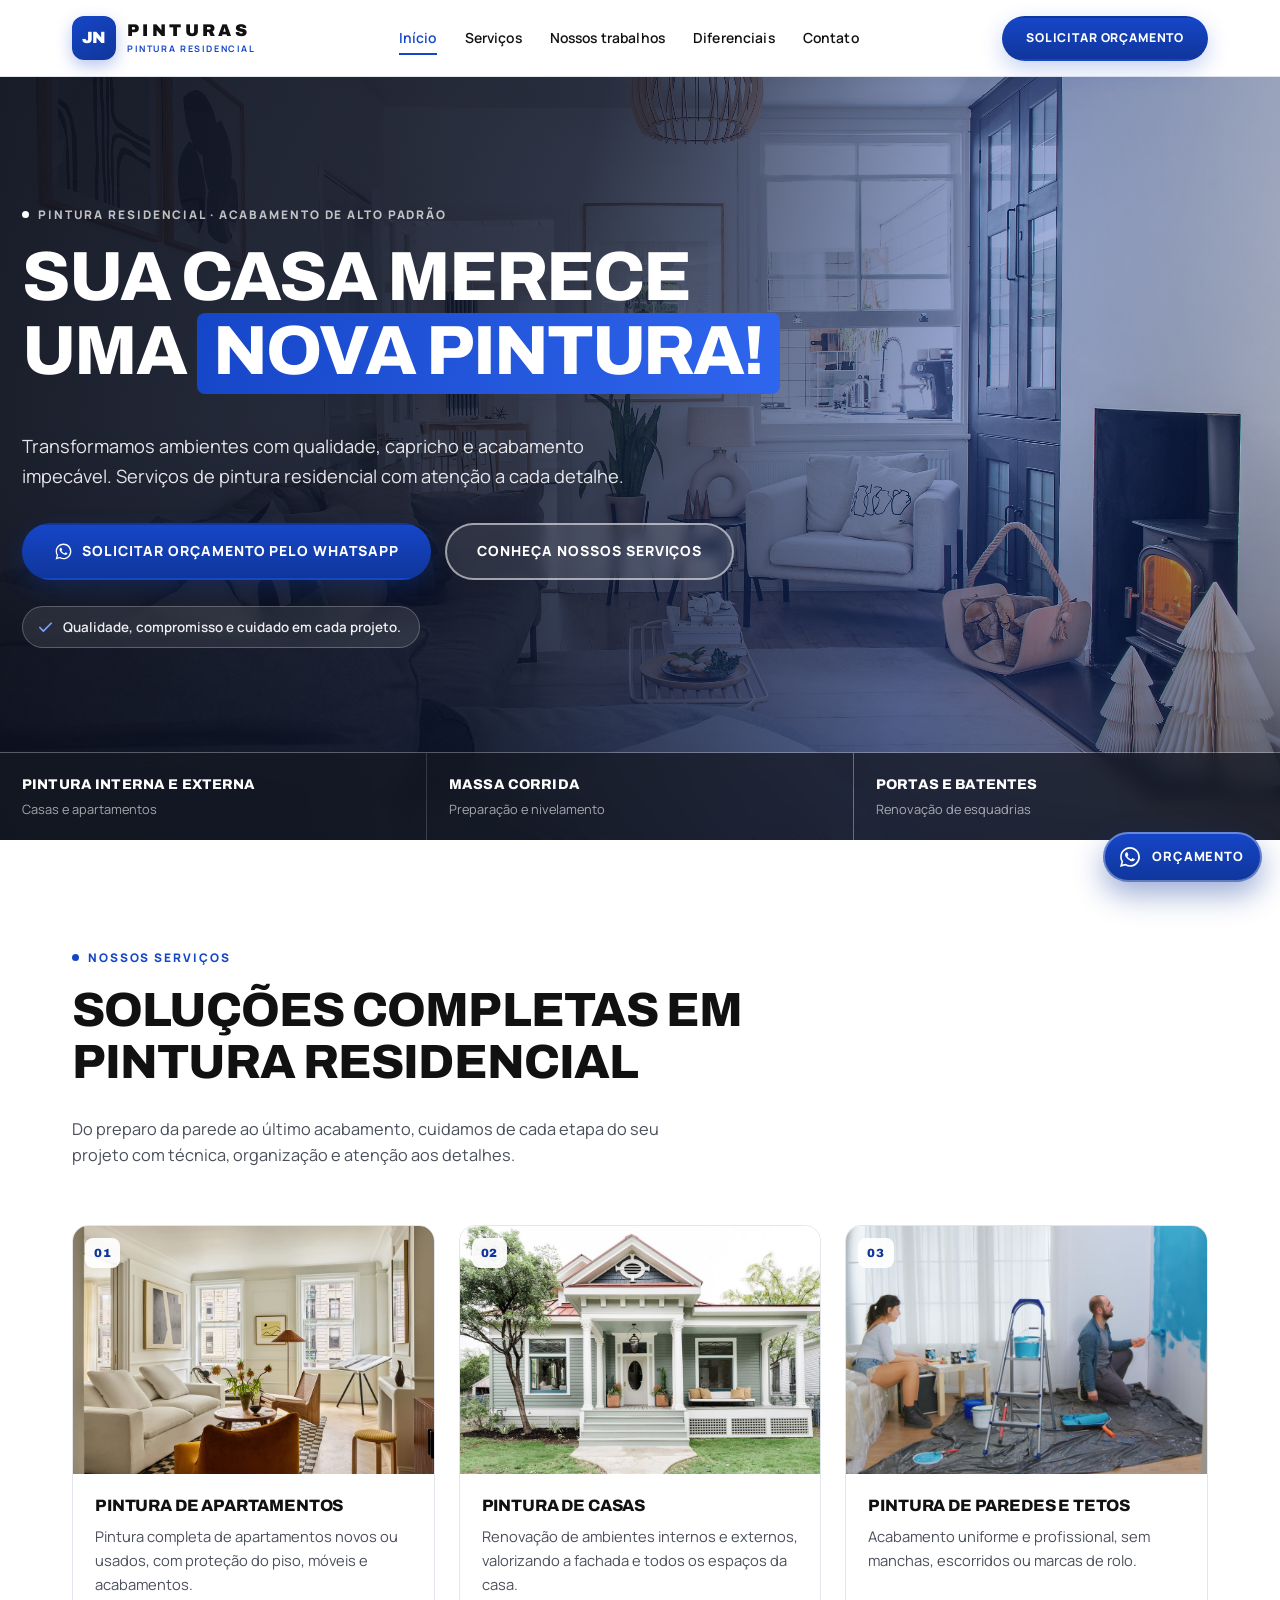
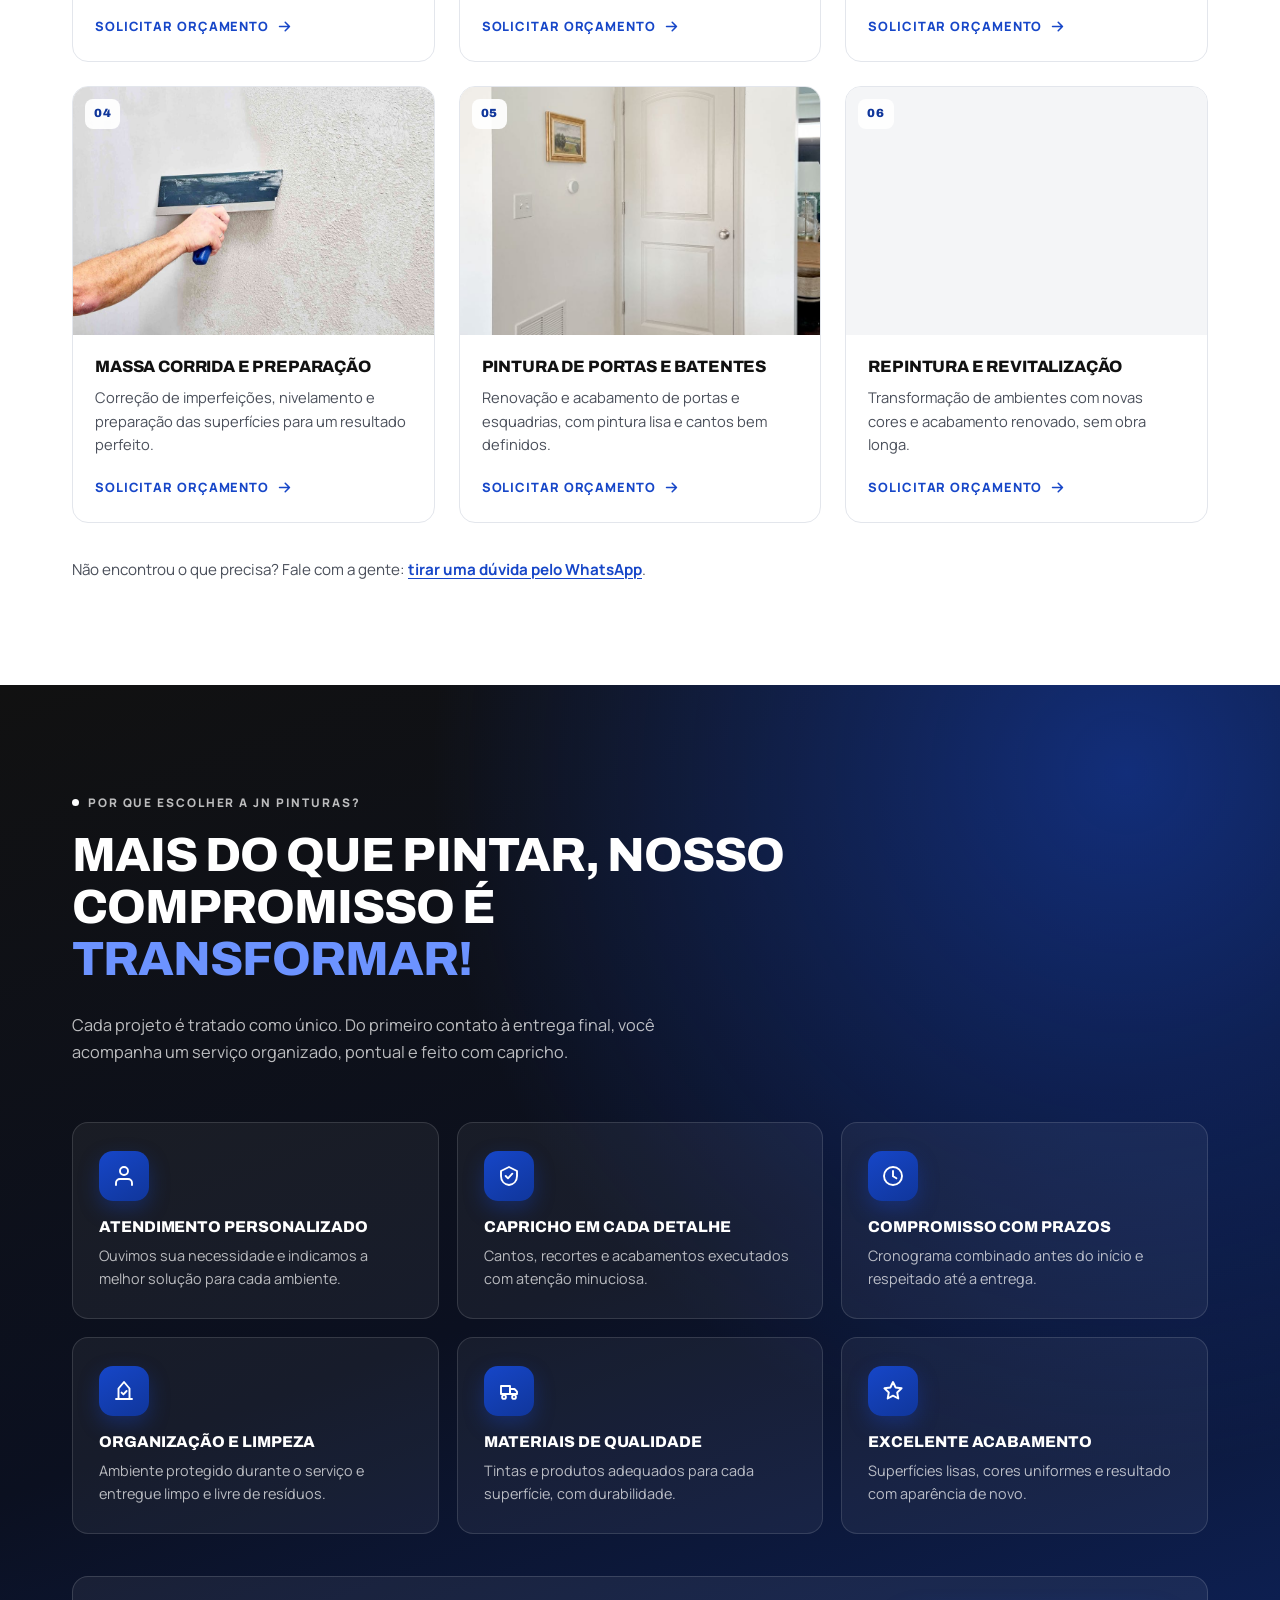
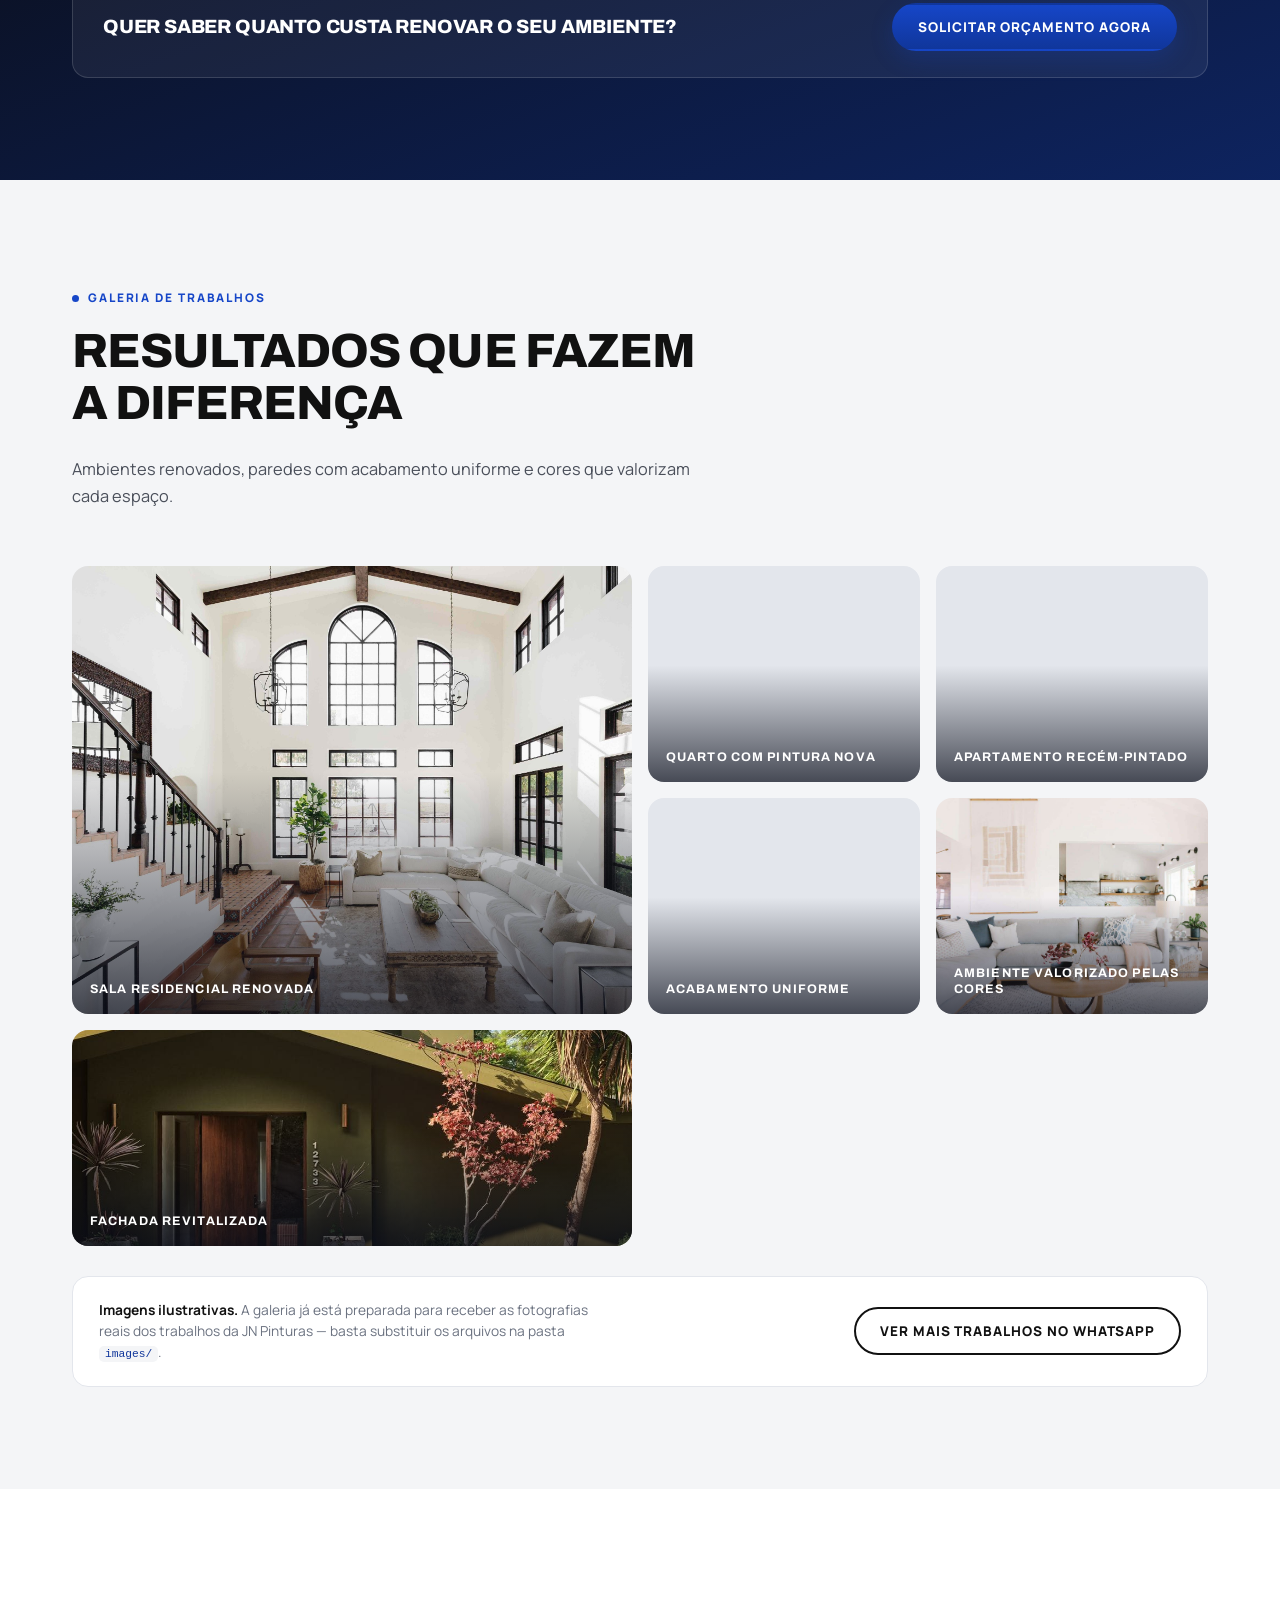
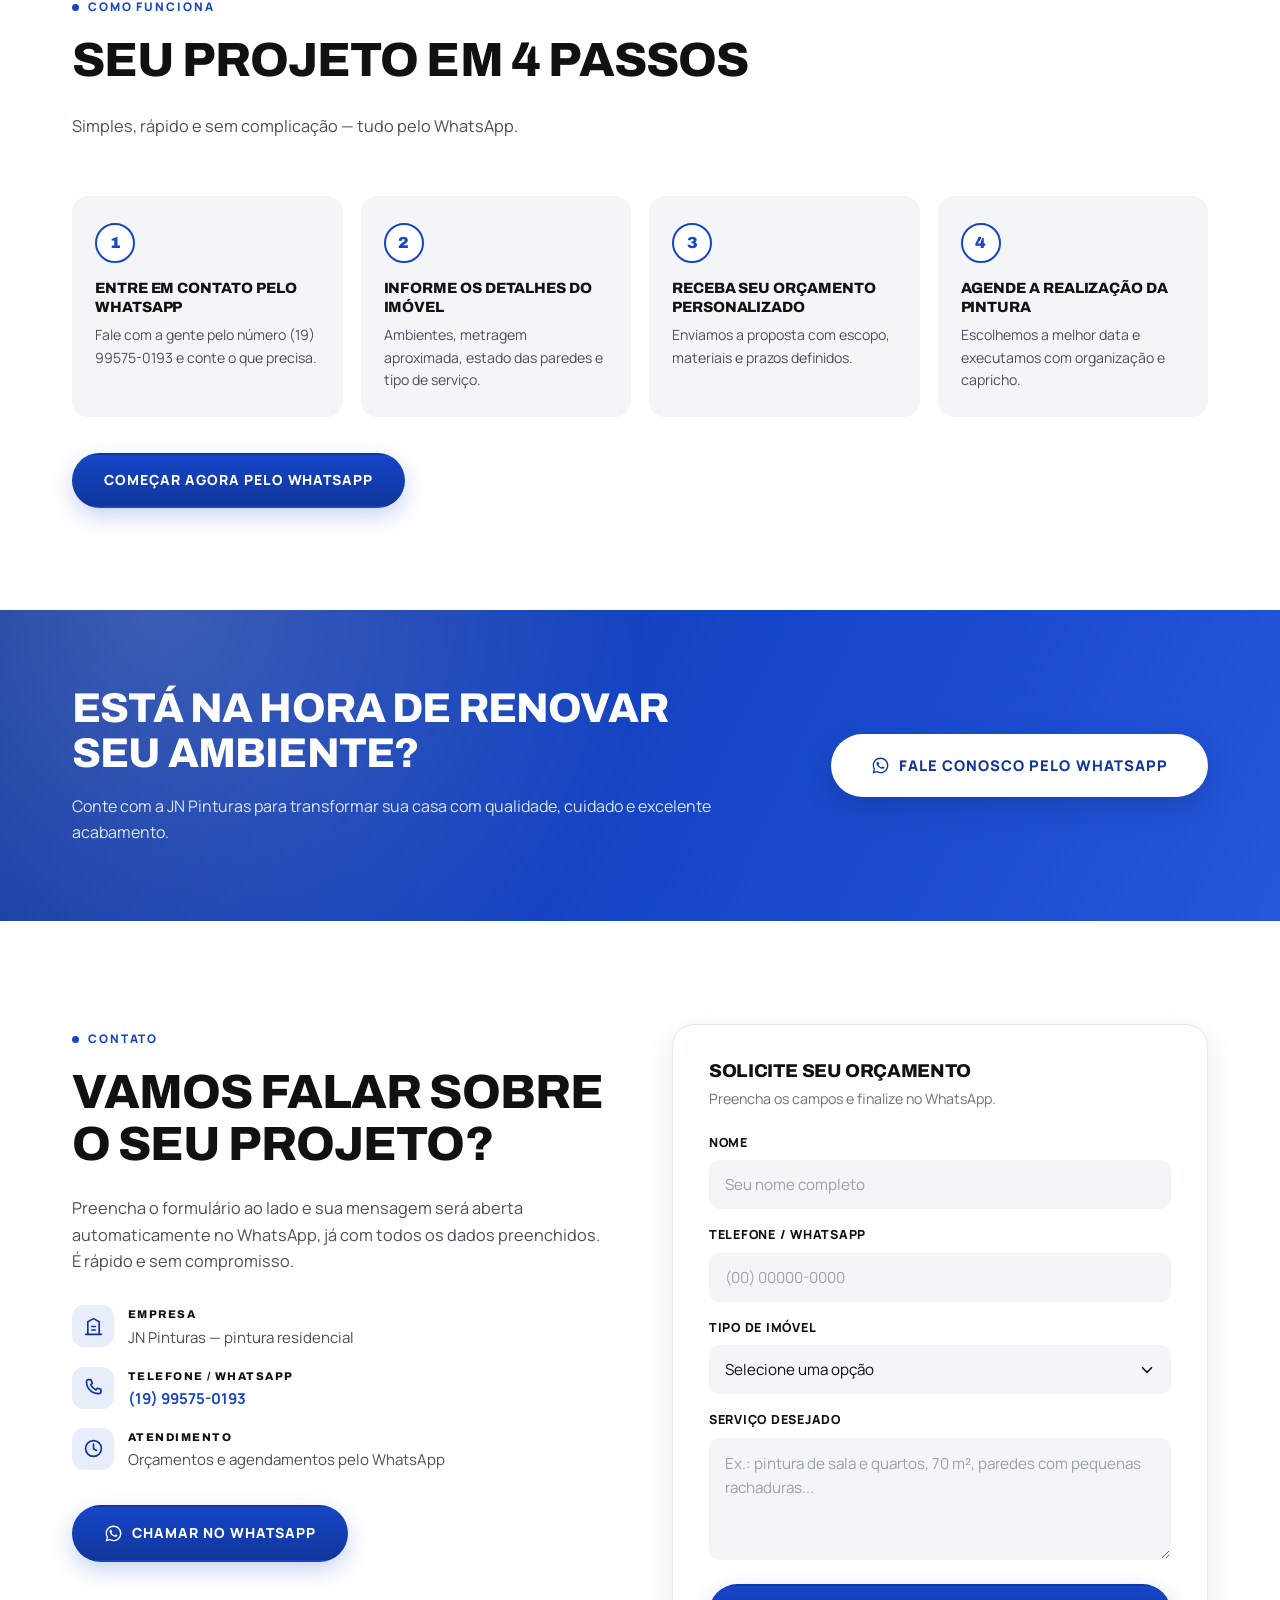
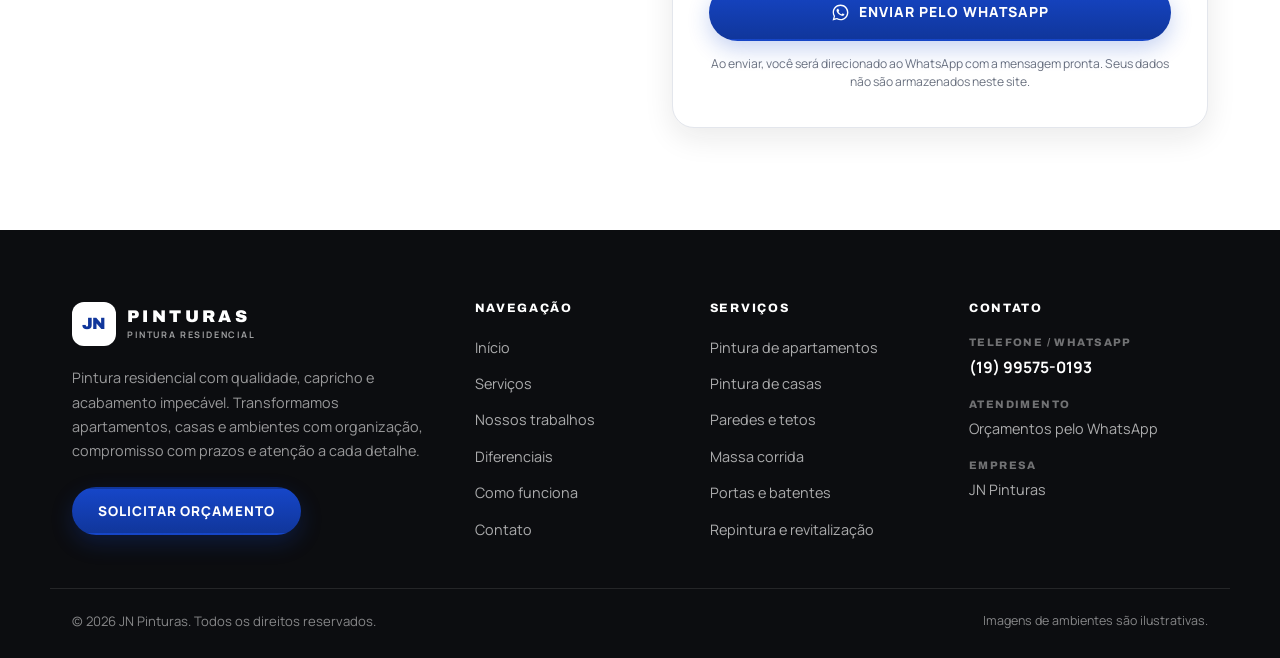
==== index.html @ ca691831 "Add files via upload" ====
<!DOCTYPE html>
<html lang="pt-BR">
<head>
<meta charset="UTF-8">
<meta name="viewport" content="width=device-width, initial-scale=1">
<title>JN Pinturas | Pintura Residencial com Acabamento Impecável</title>
<meta name="description" content="JN Pinturas: pintura residencial de apartamentos, casas, paredes, tetos, portas e batentes. Massa corrida, repintura e revitalização de ambientes com qualidade e capricho. Solicite seu orçamento pelo WhatsApp (19) 99575-0193.">
<meta name="keywords" content="pintura residencial, pintor, pintura de apartamento, pintura de casa, massa corrida, repintura, pintura de paredes e tetos, pintura de portas, JN Pinturas, orçamento de pintura">
<meta name="author" content="JN Pinturas">
<meta name="robots" content="index, follow">
<meta name="theme-color" content="#1646C8">
<link rel="canonical" href="/">

<!-- Open Graph / redes sociais -->
<meta property="og:type" content="website">
<meta property="og:locale" content="pt_BR">
<meta property="og:site_name" content="JN Pinturas">
<meta property="og:title" content="JN Pinturas | Sua casa merece uma nova pintura">
<meta property="og:description" content="Transformamos ambientes com qualidade, capricho e acabamento impecável. Pintura residencial com atenção a cada detalhe. Orçamento pelo WhatsApp.">
<meta property="og:image" content="images/hero-sala-pintada.jpg">
<meta property="og:image:alt" content="Sala residencial moderna com paredes recém-pintadas">
<meta name="twitter:card" content="summary_large_image">
<meta name="twitter:title" content="JN Pinturas | Sua casa merece uma nova pintura">
<meta name="twitter:description" content="Pintura residencial com qualidade, capricho e acabamento impecável. Solicite seu orçamento pelo WhatsApp.">
<meta name="twitter:image" content="images/hero-sala-pintada.jpg">

<link rel="icon" href="images/favicon.svg" type="image/svg+xml">
<link rel="preconnect" href="https://fonts.googleapis.com">
<link rel="preconnect" href="https://fonts.gstatic.com" crossorigin>
<link href="https://fonts.googleapis.com/css2?family=Archivo:wght@600;700;800;900&family=Manrope:wght@400;500;600;700;800&display=swap" rel="stylesheet">
<link rel="stylesheet" href="css/style.css">

<script type="application/ld+json">
{
  "@context": "https://schema.org",
  "@type": "HomeAndConstructionBusiness",
  "name": "JN Pinturas",
  "description": "Serviços de pintura residencial: apartamentos, casas, paredes, tetos, portas e batentes, massa corrida, repintura e revitalização de ambientes.",
  "telephone": "+5519995750193",
  "priceRange": "$$",
  "image": "images/hero-sala-pintada.jpg",
  "areaServed": "Brasil",
  "knowsLanguage": "pt-BR",
  "sameAs": ["https://wa.me/5519995750193"],
  "makesOffer": [
    { "@type": "Offer", "itemOffered": { "@type": "Service", "name": "Pintura de apartamentos" } },
    { "@type": "Offer", "itemOffered": { "@type": "Service", "name": "Pintura de casas" } },
    { "@type": "Offer", "itemOffered": { "@type": "Service", "name": "Pintura de paredes e tetos" } },
    { "@type": "Offer", "itemOffered": { "@type": "Service", "name": "Massa corrida e preparação de superfícies" } },
    { "@type": "Offer", "itemOffered": { "@type": "Service", "name": "Pintura de portas e batentes" } },
    { "@type": "Offer", "itemOffered": { "@type": "Service", "name": "Repintura e revitalização" } }
  ]
}
</script>
</head>
<body>

<a class="skip-link" href="#inicio">Ir para o conteúdo</a>

<!-- ============ CABEÇALHO ============ -->
<header class="site-header" id="topo">
  <div class="container header-inner">
    <a class="logo" href="#inicio" aria-label="JN Pinturas — página inicial">
      <span class="logo-mark" aria-hidden="true">JN</span>
      <span class="logo-type">
        <span class="logo-word">PINTURAS</span>
        <span class="logo-sub">Pintura residencial</span>
      </span>
    </a>

    <nav class="nav" id="nav" aria-label="Navegação principal">
      <ul class="nav-list">
        <li><a class="nav-link" href="#inicio">Início</a></li>
        <li><a class="nav-link" href="#servicos">Serviços</a></li>
        <li><a class="nav-link" href="#trabalhos">Nossos trabalhos</a></li>
        <li><a class="nav-link" href="#diferenciais">Diferenciais</a></li>
        <li><a class="nav-link" href="#contato">Contato</a></li>
      </ul>
      <a class="btn btn-primary btn-block nav-cta wa-link"
         href="https://wa.me/5519995750193"
         data-text="Olá! Gostaria de solicitar um orçamento para pintura residencial."
         target="_blank" rel="noopener">
        <svg class="ico" viewBox="0 0 24 24" aria-hidden="true"><path d="M12.04 2C6.58 2 2.13 6.45 2.13 11.91c0 1.75.46 3.45 1.32 4.95L2 22l5.28-1.38c1.45.79 3.08 1.21 4.76 1.21 5.46 0 9.91-4.45 9.91-9.91C21.95 6.45 17.5 2 12.04 2Zm0 18.13c-1.5 0-2.97-.4-4.25-1.16l-.3-.18-3.14.82.84-3.06-.2-.31a8.16 8.16 0 0 1-1.25-4.33c0-4.53 3.68-8.21 8.21-8.21 4.53 0 8.21 3.68 8.21 8.21 0 4.53-3.68 8.22-8.12 8.22Zm4.5-6.15c-.25-.12-1.46-.72-1.69-.8-.23-.09-.39-.13-.56.12-.16.25-.64.81-.79.97-.14.17-.29.19-.54.06-.25-.12-1.05-.39-2-1.23-.74-.66-1.24-1.47-1.38-1.72-.15-.25-.02-.39.11-.51.11-.11.25-.29.37-.44.12-.14.16-.25.25-.41.08-.17.04-.31-.02-.44-.06-.12-.56-1.34-.76-1.83-.2-.48-.4-.42-.56-.43h-.48c-.16 0-.42.06-.64.31-.22.25-.84.82-.84 2 0 1.18.86 2.32.98 2.48.12.17 1.69 2.58 4.09 3.52.57.25 1.02.39 1.37.5.58.18 1.1.16 1.52.1.46-.07 1.46-.6 1.67-1.18.21-.58.21-1.07.14-1.18-.06-.1-.22-.16-.47-.28Z"/></svg>
        Solicitar orçamento
      </a>
    </nav>

    <div class="header-actions">
      <a class="btn btn-primary header-cta wa-link"
         href="https://wa.me/5519995750193"
         data-text="Olá! Gostaria de solicitar um orçamento para pintura residencial."
         target="_blank" rel="noopener">
        Solicitar orçamento
      </a>
      <button class="menu-toggle" type="button" id="menuToggle" aria-controls="nav" aria-expanded="false" aria-label="Abrir menu">
        <span></span><span></span><span></span>
      </button>
    </div>
  </div>
</header>
<div class="nav-backdrop" id="navBackdrop" hidden></div>

<main>

  <!-- ============ HERO ============ -->
  <section class="hero" id="inicio">
    <div class="hero-media">
      <img src="images/hero-sala-pintada.jpg"
           alt="Sala de estar residencial moderna com paredes claras recém-pintadas e acabamento impecável"
           width="1920" height="1280" fetchpriority="high" decoding="async">
      <span class="hero-scrim" aria-hidden="true"></span>
    </div>

    <div class="container hero-inner">
      <p class="eyebrow eyebrow-light">
        <span class="dot" aria-hidden="true"></span>
        Pintura residencial &middot; acabamento de alto padrão
      </p>

      <h1 class="hero-title">
        Sua casa merece uma
        <span class="hl">nova pintura!</span>
      </h1>

      <p class="hero-sub">
        Transformamos ambientes com qualidade, capricho e acabamento impecável.
        Serviços de pintura residencial com atenção a cada detalhe.
      </p>

      <div class="hero-actions">
        <a class="btn btn-primary btn-lg wa-link"
           href="https://wa.me/5519995750193"
           data-text="Olá! Gostaria de solicitar um orçamento para pintura residencial."
           target="_blank" rel="noopener">
          <svg class="ico" viewBox="0 0 24 24" aria-hidden="true"><path d="M12.04 2C6.58 2 2.13 6.45 2.13 11.91c0 1.75.46 3.45 1.32 4.95L2 22l5.28-1.38c1.45.79 3.08 1.21 4.76 1.21 5.46 0 9.91-4.45 9.91-9.91C21.95 6.45 17.5 2 12.04 2Zm0 18.13c-1.5 0-2.97-.4-4.25-1.16l-.3-.18-3.14.82.84-3.06-.2-.31a8.16 8.16 0 0 1-1.25-4.33c0-4.53 3.68-8.21 8.21-8.21 4.53 0 8.21 3.68 8.21 8.21 0 4.53-3.68 8.22-8.12 8.22Zm4.5-6.15c-.25-.12-1.46-.72-1.69-.8-.23-.09-.39-.13-.56.12-.16.25-.64.81-.79.97-.14.17-.29.19-.54.06-.25-.12-1.05-.39-2-1.23-.74-.66-1.24-1.47-1.38-1.72-.15-.25-.02-.39.11-.51.11-.11.25-.29.37-.44.12-.14.16-.25.25-.41.08-.17.04-.31-.02-.44-.06-.12-.56-1.34-.76-1.83-.2-.48-.4-.42-.56-.43h-.48c-.16 0-.42.06-.64.31-.22.25-.84.82-.84 2 0 1.18.86 2.32.98 2.48.12.17 1.69 2.58 4.09 3.52.57.25 1.02.39 1.37.5.58.18 1.1.16 1.52.1.46-.07 1.46-.6 1.67-1.18.21-.58.21-1.07.14-1.18-.06-.1-.22-.16-.47-.28Z"/></svg>
          Solicitar orçamento pelo WhatsApp
        </a>
        <a class="btn btn-ghost btn-lg" href="#servicos">Conheça nossos serviços</a>
      </div>

      <p class="hero-trust">
        <svg class="ico-check" viewBox="0 0 24 24" aria-hidden="true"><path d="M20 6 9 17l-5-5" fill="none" stroke="currentColor" stroke-width="2.4" stroke-linecap="round" stroke-linejoin="round"/></svg>
        Qualidade, compromisso e cuidado em cada projeto.
      </p>
    </div>

    <ul class="hero-strip" aria-label="Resumo dos serviços oferecidos">
      <li><strong>Pintura interna e externa</strong><span>Casas e apartamentos</span></li>
      <li><strong>Massa corrida</strong><span>Preparação e nivelamento</span></li>
      <li><strong>Portas e batentes</strong><span>Renovação de esquadrias</span></li>
    </ul>
  </section>

  <!-- ============ SERVIÇOS ============ -->
  <section class="section section-light" id="servicos">
    <div class="container">
      <header class="section-head reveal">
        <p class="eyebrow"><span class="dot" aria-hidden="true"></span> Nossos serviços</p>
        <h2 class="section-title">Soluções completas em<br>pintura residencial</h2>
        <p class="section-text">
          Do preparo da parede ao último acabamento, cuidamos de cada etapa do seu projeto
          com técnica, organização e atenção aos detalhes.
        </p>
      </header>

      <div class="cards-grid">
        <article class="card reveal">
          <div class="card-media">
            <img src="images/servico-apartamentos.jpg" alt="Sala de apartamento com paredes claras e acabamento de pintura novo" loading="lazy" decoding="async">
            <span class="card-tag">01</span>
          </div>
          <div class="card-body">
            <h3 class="card-title">Pintura de apartamentos</h3>
            <p class="card-text">Pintura completa de apartamentos novos ou usados, com proteção do piso, móveis e acabamentos.</p>
            <a class="card-link wa-link" href="https://wa.me/5519995750193"
               data-text="Olá! Tenho interesse em pintura de apartamento. Poderia me enviar um orçamento?"
               target="_blank" rel="noopener">
              Solicitar orçamento
              <svg class="ico-arrow" viewBox="0 0 24 24" aria-hidden="true"><path d="M5 12h14M13 6l6 6-6 6" fill="none" stroke="currentColor" stroke-width="2.2" stroke-linecap="round" stroke-linejoin="round"/></svg>
            </a>
          </div>
        </article>

        <article class="card reveal">
          <div class="card-media">
            <img src="images/servico-casas.jpg" alt="Fachada de casa residencial com pintura externa renovada" loading="lazy" decoding="async">
            <span class="card-tag">02</span>
          </div>
          <div class="card-body">
            <h3 class="card-title">Pintura de casas</h3>
            <p class="card-text">Renovação de ambientes internos e externos, valorizando a fachada e todos os espaços da casa.</p>
            <a class="card-link wa-link" href="https://wa.me/5519995750193"
               data-text="Olá! Gostaria de um orçamento para pintura de casa, interna e externa."
               target="_blank" rel="noopener">
              Solicitar orçamento
              <svg class="ico-arrow" viewBox="0 0 24 24" aria-hidden="true"><path d="M5 12h14M13 6l6 6-6 6" fill="none" stroke="currentColor" stroke-width="2.2" stroke-linecap="round" stroke-linejoin="round"/></svg>
            </a>
          </div>
        </article>

        <article class="card reveal">
          <div class="card-media">
            <img src="images/servico-paredes-tetos.jpg" alt="Profissional aplicando tinta em parede com rolo durante pintura residencial" loading="lazy" decoding="async">
            <span class="card-tag">03</span>
          </div>
          <div class="card-body">
            <h3 class="card-title">Pintura de paredes e tetos</h3>
            <p class="card-text">Acabamento uniforme e profissional, sem manchas, escorridos ou marcas de rolo.</p>
            <a class="card-link wa-link" href="https://wa.me/5519995750193"
               data-text="Olá! Gostaria de um orçamento para pintura de paredes e tetos."
               target="_blank" rel="noopener">
              Solicitar orçamento
              <svg class="ico-arrow" viewBox="0 0 24 24" aria-hidden="true"><path d="M5 12h14M13 6l6 6-6 6" fill="none" stroke="currentColor" stroke-width="2.2" stroke-linecap="round" stroke-linejoin="round"/></svg>
            </a>
          </div>
        </article>

        <article class="card reveal">
          <div class="card-media">
            <img src="images/servico-massa-corrida.jpg" alt="Aplicação de massa corrida com espátula para nivelar a parede antes da pintura" loading="lazy" decoding="async">
            <span class="card-tag">04</span>
          </div>
          <div class="card-body">
            <h3 class="card-title">Massa corrida e preparação</h3>
            <p class="card-text">Correção de imperfeições, nivelamento e preparação das superfícies para um resultado perfeito.</p>
            <a class="card-link wa-link" href="https://wa.me/5519995750193"
               data-text="Olá! Preciso de massa corrida e preparação de paredes. Gostaria de um orçamento."
               target="_blank" rel="noopener">
              Solicitar orçamento
              <svg class="ico-arrow" viewBox="0 0 24 24" aria-hidden="true"><path d="M5 12h14M13 6l6 6-6 6" fill="none" stroke="currentColor" stroke-width="2.2" stroke-linecap="round" stroke-linejoin="round"/></svg>
            </a>
          </div>
        </article>

        <article class="card reveal">
          <div class="card-media">
            <img src="images/servico-portas-batentes.jpg" alt="Porta interna e batentes com pintura nova em ambiente residencial" loading="lazy" decoding="async">
            <span class="card-tag">05</span>
          </div>
          <div class="card-body">
            <h3 class="card-title">Pintura de portas e batentes</h3>
            <p class="card-text">Renovação e acabamento de portas e esquadrias, com pintura lisa e cantos bem definidos.</p>
            <a class="card-link wa-link" href="https://wa.me/5519995750193"
               data-text="Olá! Gostaria de um orçamento para pintura de portas e batentes."
               target="_blank" rel="noopener">
              Solicitar orçamento
              <svg class="ico-arrow" viewBox="0 0 24 24" aria-hidden="true"><path d="M5 12h14M13 6l6 6-6 6" fill="none" stroke="currentColor" stroke-width="2.2" stroke-linecap="round" stroke-linejoin="round"/></svg>
            </a>
          </div>
        </article>

        <article class="card reveal">
          <div class="card-media">
            <img src="images/servico-repintura.jpg" alt="Sala residencial revitalizada com nova pintura em tons claros" loading="lazy" decoding="async">
            <span class="card-tag">06</span>
          </div>
          <div class="card-body">
            <h3 class="card-title">Repintura e revitalização</h3>
            <p class="card-text">Transformação de ambientes com novas cores e acabamento renovado, sem obra longa.</p>
            <a class="card-link wa-link" href="https://wa.me/5519995750193"
               data-text="Olá! Quero revitalizar um ambiente com repintura. Pode me enviar um orçamento?"
               target="_blank" rel="noopener">
              Solicitar orçamento
              <svg class="ico-arrow" viewBox="0 0 24 24" aria-hidden="true"><path d="M5 12h14M13 6l6 6-6 6" fill="none" stroke="currentColor" stroke-width="2.2" stroke-linecap="round" stroke-linejoin="round"/></svg>
            </a>
          </div>
        </article>
      </div>

      <p class="section-note reveal">
        Não encontrou o que precisa? Fale com a gente:
        <a class="wa-link link-blue" href="https://wa.me/5519995750193"
           data-text="Olá! Gostaria de conhecer os serviços da JN PINTURAS."
           target="_blank" rel="noopener">tirar uma dúvida pelo WhatsApp</a>.
      </p>
    </div>
  </section>

  <!-- ============ DIFERENCIAIS ============ -->
  <section class="section section-dark" id="diferenciais">
    <div class="container">
      <header class="section-head section-head-dark reveal">
        <p class="eyebrow eyebrow-light"><span class="dot" aria-hidden="true"></span> Por que escolher a JN Pinturas?</p>
        <h2 class="section-title">Mais do que pintar, nosso compromisso é <span class="text-blue">transformar!</span></h2>
        <p class="section-text">
          Cada projeto é tratado como único. Do primeiro contato à entrega final, você acompanha
          um serviço organizado, pontual e feito com capricho.
        </p>
      </header>

      <div class="features-grid">
        <article class="feature reveal">
          <span class="feature-icon" aria-hidden="true">
            <svg viewBox="0 0 24 24"><path d="M20 21v-2a4 4 0 0 0-4-4H8a4 4 0 0 0-4 4v2" fill="none" stroke="currentColor" stroke-width="1.9" stroke-linecap="round"/><circle cx="12" cy="7" r="4" fill="none" stroke="currentColor" stroke-width="1.9"/></svg>
          </span>
          <h3 class="feature-title">Atendimento personalizado</h3>
          <p class="feature-text">Ouvimos sua necessidade e indicamos a melhor solução para cada ambiente.</p>
        </article>

        <article class="feature reveal">
          <span class="feature-icon" aria-hidden="true">
            <svg viewBox="0 0 24 24"><path d="M12 3 4 7v5c0 5 3.4 8.4 8 9 4.6-.6 8-4 8-9V7l-8-4Z" fill="none" stroke="currentColor" stroke-width="1.9" stroke-linejoin="round"/><path d="m8.7 12 2.3 2.3 4.3-4.6" fill="none" stroke="currentColor" stroke-width="1.9" stroke-linecap="round" stroke-linejoin="round"/></svg>
          </span>
          <h3 class="feature-title">Capricho em cada detalhe</h3>
          <p class="feature-text">Cantos, recortes e acabamentos executados com atenção minuciosa.</p>
        </article>

        <article class="feature reveal">
          <span class="feature-icon" aria-hidden="true">
            <svg viewBox="0 0 24 24"><circle cx="12" cy="12" r="9" fill="none" stroke="currentColor" stroke-width="1.9"/><path d="M12 7v5.2l3.4 2" fill="none" stroke="currentColor" stroke-width="1.9" stroke-linecap="round"/></svg>
          </span>
          <h3 class="feature-title">Compromisso com prazos</h3>
          <p class="feature-text">Cronograma combinado antes do início e respeitado até a entrega.</p>
        </article>

        <article class="feature reveal">
          <span class="feature-icon" aria-hidden="true">
            <svg viewBox="0 0 24 24"><path d="M4 20h16" fill="none" stroke="currentColor" stroke-width="1.9" stroke-linecap="round"/><path d="M6.5 20V9.5L12 3l5.5 6.5V20" fill="none" stroke="currentColor" stroke-width="1.9" stroke-linecap="round" stroke-linejoin="round"/><path d="m9.6 13.6 1.8 1.8 3.2-3.4" fill="none" stroke="currentColor" stroke-width="1.9" stroke-linecap="round" stroke-linejoin="round"/></svg>
          </span>
          <h3 class="feature-title">Organização e limpeza</h3>
          <p class="feature-text">Ambiente protegido durante o serviço e entregue limpo e livre de resíduos.</p>
        </article>

        <article class="feature reveal">
          <span class="feature-icon" aria-hidden="true">
            <svg viewBox="0 0 24 24"><path d="M4 7h9v8H4z" fill="none" stroke="currentColor" stroke-width="1.9" stroke-linejoin="round"/><path d="M13 10h4.5L20 12.6V15h-7z" fill="none" stroke="currentColor" stroke-width="1.9" stroke-linejoin="round"/><circle cx="7" cy="18" r="1.9" fill="none" stroke="currentColor" stroke-width="1.9"/><circle cx="17" cy="18" r="1.9" fill="none" stroke="currentColor" stroke-width="1.9"/></svg>
          </span>
          <h3 class="feature-title">Materiais de qualidade</h3>
          <p class="feature-text">Tintas e produtos adequados para cada superfície, com durabilidade.</p>
        </article>

        <article class="feature reveal">
          <span class="feature-icon" aria-hidden="true">
            <svg viewBox="0 0 24 24"><path d="m12 3 2.6 5.5 6 .8-4.4 4.2 1.1 6L12 16.7 6.7 19.5l1.1-6L3.4 9.3l6-.8Z" fill="none" stroke="currentColor" stroke-width="1.9" stroke-linejoin="round"/></svg>
          </span>
          <h3 class="feature-title">Excelente acabamento</h3>
          <p class="feature-text">Superfícies lisas, cores uniformes e resultado com aparência de novo.</p>
        </article>
      </div>

      <div class="dark-cta reveal">
        <p>Quer saber quanto custa renovar o seu ambiente?</p>
        <a class="btn btn-primary wa-link"
           href="https://wa.me/5519995750193"
           data-text="Olá! Gostaria de solicitar um orçamento para pintura residencial."
           target="_blank" rel="noopener">
          Solicitar orçamento agora
        </a>
      </div>
    </div>
  </section>

  <!-- ============ GALERIA ============ -->
  <section class="section section-gray" id="trabalhos">
    <div class="container">
      <header class="section-head reveal">
        <p class="eyebrow"><span class="dot" aria-hidden="true"></span> Galeria de trabalhos</p>
        <h2 class="section-title">Resultados que fazem<br>a diferença</h2>
        <p class="section-text">
          Ambientes renovados, paredes com acabamento uniforme e cores que valorizam cada espaço.
        </p>
      </header>

      <div class="gallery">
        <figure class="gallery-item gallery-item-lg reveal">
          <img src="images/galeria-sala.jpg" alt="Sala residencial renovada com paredes pintadas em tom claro e acabamento uniforme" loading="lazy" decoding="async">
          <figcaption>Sala residencial renovada</figcaption>
        </figure>

        <figure class="gallery-item reveal">
          <img src="images/galeria-quarto.jpg" alt="Quarto com pintura nova em tons suaves e paredes impecáveis" loading="lazy" decoding="async">
          <figcaption>Quarto com pintura nova</figcaption>
        </figure>

        <figure class="gallery-item reveal">
          <img src="images/galeria-apartamento.jpg" alt="Apartamento recém-pintado com paredes neutras e iluminação natural" loading="lazy" decoding="async">
          <figcaption>Apartamento recém-pintado</figcaption>
        </figure>

        <figure class="gallery-item reveal">
          <img src="images/galeria-paredes.jpg" alt="Parede com acabamento uniforme e pintura em tom claro" loading="lazy" decoding="async">
          <figcaption>Acabamento uniforme</figcaption>
        </figure>

        <figure class="gallery-item reveal">
          <img src="images/galeria-sala-2.jpg" alt="Sala de estar com pintura nova e cores neutras valorizando os móveis" loading="lazy" decoding="async">
          <figcaption>Ambiente valorizado pelas cores</figcaption>
        </figure>

        <figure class="gallery-item gallery-item-wide reveal">
          <img src="images/galeria-fachada.jpg" alt="Fachada residencial com pintura externa renovada e acabamento cuidado" loading="lazy" decoding="async">
          <figcaption>Fachada revitalizada</figcaption>
        </figure>
      </div>

      <div class="gallery-foot reveal">
        <p>
          <strong>Imagens ilustrativas.</strong> A galeria já está preparada para receber as fotografias
          reais dos trabalhos da JN Pinturas — basta substituir os arquivos na pasta <code>images/</code>.
        </p>
        <a class="btn btn-outline wa-link"
           href="https://wa.me/5519995750193"
           data-text="Olá! Gostaria de ver mais fotos de trabalhos de pintura e solicitar um orçamento."
           target="_blank" rel="noopener">
          Ver mais trabalhos no WhatsApp
        </a>
      </div>
    </div>
  </section>

  <!-- ============ COMO FUNCIONA ============ -->
  <section class="section section-light" id="como-funciona">
    <div class="container">
      <header class="section-head reveal">
        <p class="eyebrow"><span class="dot" aria-hidden="true"></span> Como funciona</p>
        <h2 class="section-title">Seu projeto em 4 passos</h2>
        <p class="section-text">Simples, rápido e sem complicação — tudo pelo WhatsApp.</p>
      </header>

      <ol class="steps">
        <li class="step reveal">
          <span class="step-num">1</span>
          <h3 class="step-title">Entre em contato pelo WhatsApp</h3>
          <p class="step-text">Fale com a gente pelo número (19) 99575-0193 e conte o que precisa.</p>
        </li>
        <li class="step reveal">
          <span class="step-num">2</span>
          <h3 class="step-title">Informe os detalhes do imóvel</h3>
          <p class="step-text">Ambientes, metragem aproximada, estado das paredes e tipo de serviço.</p>
        </li>
        <li class="step reveal">
          <span class="step-num">3</span>
          <h3 class="step-title">Receba seu orçamento personalizado</h3>
          <p class="step-text">Enviamos a proposta com escopo, materiais e prazos definidos.</p>
        </li>
        <li class="step reveal">
          <span class="step-num">4</span>
          <h3 class="step-title">Agende a realização da pintura</h3>
          <p class="step-text">Escolhemos a melhor data e executamos com organização e capricho.</p>
        </li>
      </ol>

      <div class="steps-cta reveal">
        <a class="btn btn-primary btn-lg wa-link"
           href="https://wa.me/5519995750193"
           data-text="Olá! Gostaria de solicitar um orçamento para pintura residencial."
           target="_blank" rel="noopener">
          Começar agora pelo WhatsApp
        </a>
      </div>
    </div>
  </section>

  <!-- ============ CTA FINAL ============ -->
  <section class="cta-band">
    <div class="container cta-band-inner reveal">
      <div>
        <h2 class="cta-title">Está na hora de renovar seu ambiente?</h2>
        <p class="cta-text">
          Conte com a JN Pinturas para transformar sua casa com qualidade, cuidado e excelente acabamento.
        </p>
      </div>
      <a class="btn btn-light btn-xl wa-link"
         href="https://wa.me/5519995750193"
         data-text="Olá! Gostaria de renovar meu ambiente. Pode me enviar um orçamento de pintura?"
         target="_blank" rel="noopener">
        <svg class="ico" viewBox="0 0 24 24" aria-hidden="true"><path d="M12.04 2C6.58 2 2.13 6.45 2.13 11.91c0 1.75.46 3.45 1.32 4.95L2 22l5.28-1.38c1.45.79 3.08 1.21 4.76 1.21 5.46 0 9.91-4.45 9.91-9.91C21.95 6.45 17.5 2 12.04 2Zm0 18.13c-1.5 0-2.97-.4-4.25-1.16l-.3-.18-3.14.82.84-3.06-.2-.31a8.16 8.16 0 0 1-1.25-4.33c0-4.53 3.68-8.21 8.21-8.21 4.53 0 8.21 3.68 8.21 8.21 0 4.53-3.68 8.22-8.12 8.22Zm4.5-6.15c-.25-.12-1.46-.72-1.69-.8-.23-.09-.39-.13-.56.12-.16.25-.64.81-.79.97-.14.17-.29.19-.54.06-.25-.12-1.05-.39-2-1.23-.74-.66-1.24-1.47-1.38-1.72-.15-.25-.02-.39.11-.51.11-.11.25-.29.37-.44.12-.14.16-.25.25-.41.08-.17.04-.31-.02-.44-.06-.12-.56-1.34-.76-1.83-.2-.48-.4-.42-.56-.43h-.48c-.16 0-.42.06-.64.31-.22.25-.84.82-.84 2 0 1.18.86 2.32.98 2.48.12.17 1.69 2.58 4.09 3.52.57.25 1.02.39 1.37.5.58.18 1.1.16 1.52.1.46-.07 1.46-.6 1.67-1.18.21-.58.21-1.07.14-1.18-.06-.1-.22-.16-.47-.28Z"/></svg>
        Fale conosco pelo WhatsApp
      </a>
    </div>
  </section>

  <!-- ============ CONTATO ============ -->
  <section class="section section-light" id="contato">
    <div class="container">
      <div class="contact-grid">
        <div class="contact-info reveal">
          <p class="eyebrow"><span class="dot" aria-hidden="true"></span> Contato</p>
          <h2 class="section-title">Vamos falar sobre<br>o seu projeto?</h2>
          <p class="section-text">
            Preencha o formulário ao lado e sua mensagem será aberta automaticamente no WhatsApp,
            já com todos os dados preenchidos. É rápido e sem compromisso.
          </p>

          <ul class="contact-list">
            <li>
              <span class="contact-ico" aria-hidden="true">
                <svg viewBox="0 0 24 24"><path d="M3 21h18" fill="none" stroke="currentColor" stroke-width="1.9" stroke-linecap="round"/><path d="M5.5 21V6.5L12 3l6.5 3.5V21" fill="none" stroke="currentColor" stroke-width="1.9" stroke-linejoin="round"/><path d="M10 12h4M10 16h4" fill="none" stroke="currentColor" stroke-width="1.9" stroke-linecap="round"/></svg>
              </span>
              <span>
                <strong>Empresa</strong>
                JN Pinturas — pintura residencial
              </span>
            </li>
            <li>
              <span class="contact-ico" aria-hidden="true">
                <svg viewBox="0 0 24 24"><path d="M6.6 3h2.5l1.6 4.2-2 1.5a12.5 12.5 0 0 0 6.1 6.1l1.5-2L20.5 14v2.5A2.5 2.5 0 0 1 18 19c-8 0-14-6-14-14a2.5 2.5 0 0 1 2.6-2Z" fill="none" stroke="currentColor" stroke-width="1.9" stroke-linejoin="round"/></svg>
              </span>
              <span>
                <strong>Telefone / WhatsApp</strong>
                <a class="wa-link" href="https://wa.me/5519995750193"
                   data-text="Olá! Gostaria de solicitar um orçamento para pintura residencial."
                   target="_blank" rel="noopener">(19) 99575-0193</a>
              </span>
            </li>
            <li>
              <span class="contact-ico" aria-hidden="true">
                <svg viewBox="0 0 24 24"><circle cx="12" cy="12" r="9" fill="none" stroke="currentColor" stroke-width="1.9"/><path d="M12 7v5.2l3.4 2" fill="none" stroke="currentColor" stroke-width="1.9" stroke-linecap="round"/></svg>
              </span>
              <span>
                <strong>Atendimento</strong>
                Orçamentos e agendamentos pelo WhatsApp
              </span>
            </li>
          </ul>

          <a class="btn btn-wa btn-lg wa-link"
             href="https://wa.me/5519995750193"
             data-text="Olá! Gostaria de conhecer os serviços da JN PINTURAS."
             target="_blank" rel="noopener">
            <svg class="ico" viewBox="0 0 24 24" aria-hidden="true"><path d="M12.04 2C6.58 2 2.13 6.45 2.13 11.91c0 1.75.46 3.45 1.32 4.95L2 22l5.28-1.38c1.45.79 3.08 1.21 4.76 1.21 5.46 0 9.91-4.45 9.91-9.91C21.95 6.45 17.5 2 12.04 2Zm0 18.13c-1.5 0-2.97-.4-4.25-1.16l-.3-.18-3.14.82.84-3.06-.2-.31a8.16 8.16 0 0 1-1.25-4.33c0-4.53 3.68-8.21 8.21-8.21 4.53 0 8.21 3.68 8.21 8.21 0 4.53-3.68 8.22-8.12 8.22Zm4.5-6.15c-.25-.12-1.46-.72-1.69-.8-.23-.09-.39-.13-.56.12-.16.25-.64.81-.79.97-.14.17-.29.19-.54.06-.25-.12-1.05-.39-2-1.23-.74-.66-1.24-1.47-1.38-1.72-.15-.25-.02-.39.11-.51.11-.11.25-.29.37-.44.12-.14.16-.25.25-.41.08-.17.04-.31-.02-.44-.06-.12-.56-1.34-.76-1.83-.2-.48-.4-.42-.56-.43h-.48c-.16 0-.42.06-.64.31-.22.25-.84.82-.84 2 0 1.18.86 2.32.98 2.48.12.17 1.69 2.58 4.09 3.52.57.25 1.02.39 1.37.5.58.18 1.1.16 1.52.1.46-.07 1.46-.6 1.67-1.18.21-.58.21-1.07.14-1.18-.06-.1-.22-.16-.47-.28Z"/></svg>
            Chamar no WhatsApp
          </a>
        </div>

        <div class="contact-form-wrap reveal">
          <form class="quote-form" id="quoteForm" novalidate>
            <h3 class="form-title">Solicite seu orçamento</h3>
            <p class="form-sub">Preencha os campos e finalize no WhatsApp.</p>

            <div class="field">
              <label for="nome">Nome</label>
              <input type="text" id="nome" name="nome" autocomplete="name" required
                     placeholder="Seu nome completo" aria-describedby="nome-err">
              <span class="field-error" id="nome-err" role="alert"></span>
            </div>

            <div class="field">
              <label for="telefone">Telefone / WhatsApp</label>
              <input type="tel" id="telefone" name="telefone" autocomplete="tel" inputmode="tel" required
                     placeholder="(00) 00000-0000" maxlength="15" aria-describedby="telefone-err">
              <span class="field-error" id="telefone-err" role="alert"></span>
            </div>

            <div class="field">
              <label for="imovel">Tipo de imóvel</label>
              <select id="imovel" name="imovel" required aria-describedby="imovel-err">
                <option value="" selected disabled>Selecione uma opção</option>
                <option value="Apartamento">Apartamento</option>
                <option value="Casa">Casa</option>
                <option value="Casa em condomínio">Casa em condomínio</option>
                <option value="Sala comercial">Sala comercial</option>
                <option value="Outro">Outro</option>
              </select>
              <span class="field-error" id="imovel-err" role="alert"></span>
            </div>

            <div class="field">
              <label for="servico">Serviço desejado</label>
              <textarea id="servico" name="servico" rows="4" required
                        placeholder="Ex.: pintura de sala e quartos, 70 m², paredes com pequenas rachaduras..."
                        aria-describedby="servico-err"></textarea>
              <span class="field-error" id="servico-err" role="alert"></span>
            </div>

            <button class="btn btn-primary btn-block btn-lg" type="submit">
              <svg class="ico" viewBox="0 0 24 24" aria-hidden="true"><path d="M12.04 2C6.58 2 2.13 6.45 2.13 11.91c0 1.75.46 3.45 1.32 4.95L2 22l5.28-1.38c1.45.79 3.08 1.21 4.76 1.21 5.46 0 9.91-4.45 9.91-9.91C21.95 6.45 17.5 2 12.04 2Zm0 18.13c-1.5 0-2.97-.4-4.25-1.16l-.3-.18-3.14.82.84-3.06-.2-.31a8.16 8.16 0 0 1-1.25-4.33c0-4.53 3.68-8.21 8.21-8.21 4.53 0 8.21 3.68 8.21 8.21 0 4.53-3.68 8.22-8.12 8.22Zm4.5-6.15c-.25-.12-1.46-.72-1.69-.8-.23-.09-.39-.13-.56.12-.16.25-.64.81-.79.97-.14.17-.29.19-.54.06-.25-.12-1.05-.39-2-1.23-.74-.66-1.24-1.47-1.38-1.72-.15-.25-.02-.39.11-.51.11-.11.25-.29.37-.44.12-.14.16-.25.25-.41.08-.17.04-.31-.02-.44-.06-.12-.56-1.34-.76-1.83-.2-.48-.4-.42-.56-.43h-.48c-.16 0-.42.06-.64.31-.22.25-.84.82-.84 2 0 1.18.86 2.32.98 2.48.12.17 1.69 2.58 4.09 3.52.57.25 1.02.39 1.37.5.58.18 1.1.16 1.52.1.46-.07 1.46-.6 1.67-1.18.21-.58.21-1.07.14-1.18-.06-.1-.22-.16-.47-.28Z"/></svg>
              Enviar pelo WhatsApp
            </button>

            <p class="form-feedback" id="formFeedback" role="status" aria-live="polite"></p>
            <p class="form-privacy">
              Ao enviar, você será direcionado ao WhatsApp com a mensagem pronta.
              Seus dados não são armazenados neste site.
            </p>
          </form>
        </div>
      </div>
    </div>
  </section>

</main>

<!-- ============ RODAPÉ ============ -->
<footer class="site-footer">
  <div class="container footer-grid">
    <div class="footer-brand">
      <a class="logo logo-light" href="#inicio" aria-label="JN Pinturas — página inicial">
        <span class="logo-mark" aria-hidden="true">JN</span>
        <span class="logo-type">
          <span class="logo-word">PINTURAS</span>
          <span class="logo-sub">Pintura residencial</span>
        </span>
      </a>
      <p class="footer-text">
        Pintura residencial com qualidade, capricho e acabamento impecável.
        Transformamos apartamentos, casas e ambientes com organização,
        compromisso com prazos e atenção a cada detalhe.
      </p>
      <a class="btn btn-primary wa-link" href="https://wa.me/5519995750193"
         data-text="Olá! Gostaria de solicitar um orçamento para pintura residencial."
         target="_blank" rel="noopener">
        Solicitar orçamento
      </a>
    </div>

    <nav class="footer-col" aria-label="Navegação do rodapé">
      <h3 class="footer-title">Navegação</h3>
      <ul class="footer-links">
        <li><a href="#inicio">Início</a></li>
        <li><a href="#servicos">Serviços</a></li>
        <li><a href="#trabalhos">Nossos trabalhos</a></li>
        <li><a href="#diferenciais">Diferenciais</a></li>
        <li><a href="#como-funciona">Como funciona</a></li>
        <li><a href="#contato">Contato</a></li>
      </ul>
    </nav>

    <div class="footer-col">
      <h3 class="footer-title">Serviços</h3>
      <ul class="footer-links">
        <li><a href="#servicos">Pintura de apartamentos</a></li>
        <li><a href="#servicos">Pintura de casas</a></li>
        <li><a href="#servicos">Paredes e tetos</a></li>
        <li><a href="#servicos">Massa corrida</a></li>
        <li><a href="#servicos">Portas e batentes</a></li>
        <li><a href="#servicos">Repintura e revitalização</a></li>
      </ul>
    </div>

    <div class="footer-col">
      <h3 class="footer-title">Contato</h3>
      <ul class="footer-contact">
        <li>
          <span class="footer-label">Telefone / WhatsApp</span>
          <a class="wa-link" href="https://wa.me/5519995750193"
             data-text="Olá! Gostaria de solicitar um orçamento para pintura residencial."
             target="_blank" rel="noopener">(19) 99575-0193</a>
        </li>
        <li>
          <span class="footer-label">Atendimento</span>
          <span>Orçamentos pelo WhatsApp</span>
        </li>
        <li>
          <span class="footer-label">Empresa</span>
          <span>JN Pinturas</span>
        </li>
      </ul>
    </div>
  </div>

  <div class="container footer-bottom">
    <p>&copy; <span id="anoAtual">2026</span> JN Pinturas. Todos os direitos reservados.</p>
    <p class="footer-note">Imagens de ambientes são ilustrativas.</p>
  </div>
</footer>

<!-- Botão flutuante de WhatsApp -->
<a class="wa-float wa-link"
   href="https://wa.me/5519995750193"
   data-text="Olá! Gostaria de solicitar um orçamento para pintura residencial."
   target="_blank" rel="noopener"
   aria-label="Falar com a JN Pinturas pelo WhatsApp">
  <svg viewBox="0 0 24 24" aria-hidden="true"><path d="M12.04 2C6.58 2 2.13 6.45 2.13 11.91c0 1.75.46 3.45 1.32 4.95L2 22l5.28-1.38c1.45.79 3.08 1.21 4.76 1.21 5.46 0 9.91-4.45 9.91-9.91C21.95 6.45 17.5 2 12.04 2Zm0 18.13c-1.5 0-2.97-.4-4.25-1.16l-.3-.18-3.14.82.84-3.06-.2-.31a8.16 8.16 0 0 1-1.25-4.33c0-4.53 3.68-8.21 8.21-8.21 4.53 0 8.21 3.68 8.21 8.21 0 4.53-3.68 8.22-8.12 8.22Zm4.5-6.15c-.25-.12-1.46-.72-1.69-.8-.23-.09-.39-.13-.56.12-.16.25-.64.81-.79.97-.14.17-.29.19-.54.06-.25-.12-1.05-.39-2-1.23-.74-.66-1.24-1.47-1.38-1.72-.15-.25-.02-.39.11-.51.11-.11.25-.29.37-.44.12-.14.16-.25.25-.41.08-.17.04-.31-.02-.44-.06-.12-.56-1.34-.76-1.83-.2-.48-.4-.42-.56-.43h-.48c-.16 0-.42.06-.64.31-.22.25-.84.82-.84 2 0 1.18.86 2.32.98 2.48.12.17 1.69 2.58 4.09 3.52.57.25 1.02.39 1.37.5.58.18 1.1.16 1.52.1.46-.07 1.46-.6 1.67-1.18.21-.58.21-1.07.14-1.18-.06-.1-.22-.16-.47-.28Z"/></svg>
  <span class="wa-float-label">Orçamento</span>
</a>

<script src="js/main.js" defer></script>
</body>
</html>
---- css/style.css ----
/* ============================================================
   JN PINTURAS — Landing page
   Paleta: branco #FFFFFF | preto #111111 | azul royal #1646C8
           azul escuro #10369B | cinza claro #F4F5F7
   ============================================================ */

/* ---------- Tokens ---------- */
:root {
  --white: #FFFFFF;
  --black: #111111;
  --blue: #1646C8;
  --blue-dark: #10369B;
  --blue-soft: #E8EDFB;
  --gray: #F4F5F7;
  --gray-line: #E3E6EC;
  --ink: #111111;
  --ink-70: #4A4F5A;
  --ink-55: #6B7280;

  --radius-sm: 10px;
  --radius: 16px;
  --radius-lg: 22px;

  --shadow-sm: 0 2px 10px rgba(17, 17, 17, .06);
  --shadow: 0 10px 30px rgba(17, 17, 17, .09);
  --shadow-blue: 0 14px 34px rgba(22, 70, 200, .28);

  --font-display: "Archivo", "Segoe UI", system-ui, -apple-system, sans-serif;
  --font-body: "Manrope", "Segoe UI", system-ui, -apple-system, sans-serif;

  --container: 1180px;
  --header-h: 76px;
  --transition: .28s cubic-bezier(.4, .1, .2, 1);
}

/* ---------- Reset ---------- */
*, *::before, *::after { box-sizing: border-box; }

html {
  scroll-behavior: smooth;
  scroll-padding-top: calc(var(--header-h) + 12px);
  -webkit-text-size-adjust: 100%;
  /* impede que o drawer móvel fora da tela gere scroll horizontal */
  overflow-x: hidden;
  overflow-x: clip;
}

body {
  margin: 0;
  font-family: var(--font-body);
  font-size: 16px;
  line-height: 1.65;
  color: var(--ink);
  background: var(--white);
  -webkit-font-smoothing: antialiased;
  overflow-x: hidden;
}

body.is-locked { overflow: hidden; }

img { max-width: 100%; height: auto; display: block; border: 0; }
svg { display: block; }

h1, h2, h3, h4 {
  font-family: var(--font-display);
  font-weight: 800;
  line-height: 1.08;
  letter-spacing: -.02em;
  text-transform: uppercase;
  margin: 0 0 .5em;
}

p { margin: 0 0 1em; }
ul, ol { margin: 0; padding: 0; list-style: none; }

a { color: var(--blue); text-decoration: none; transition: color var(--transition); }
a:hover { color: var(--blue-dark); }

button { font: inherit; cursor: pointer; }

:focus-visible {
  outline: 3px solid var(--blue);
  outline-offset: 3px;
  border-radius: 6px;
}

.container {
  width: 100%;
  max-width: var(--container);
  margin: 0 auto;
  padding: 0 22px;
}

.skip-link {
  position: absolute;
  left: 12px;
  top: -60px;
  z-index: 999;
  background: var(--blue);
  color: #fff;
  padding: 12px 18px;
  border-radius: 0 0 10px 10px;
  font-weight: 700;
  transition: top var(--transition);
}
.skip-link:focus { top: 0; color: #fff; }

/* ---------- Tipografia auxiliar ---------- */
.eyebrow {
  display: inline-flex;
  align-items: center;
  gap: 9px;
  font-family: var(--font-body);
  font-size: .74rem;
  font-weight: 800;
  letter-spacing: .16em;
  text-transform: uppercase;
  color: var(--blue);
  margin: 0 0 18px;
}
.eyebrow .dot {
  width: 7px;
  height: 7px;
  border-radius: 50%;
  background: var(--blue);
  flex: 0 0 auto;
}
.eyebrow-light { color: rgba(255, 255, 255, .72); }
.eyebrow-light .dot { background: var(--white); }

.section-title {
  font-size: clamp(1.75rem, 4.6vw, 3rem);
  color: var(--ink);
}
.section-text {
  max-width: 62ch;
  color: var(--ink-70);
  font-size: 1.02rem;
  margin-bottom: 0;
}

/* ---------- Botões ---------- */
.btn {
  --btn-bg: var(--blue);
  --btn-fg: #fff;
  display: inline-flex;
  align-items: center;
  justify-content: center;
  gap: 9px;
  padding: 14px 24px;
  border: 2px solid transparent;
  border-radius: 100px;
  background: var(--btn-bg);
  color: var(--btn-fg);
  font-family: var(--font-body);
  font-size: .84rem;
  font-weight: 800;
  letter-spacing: .07em;
  text-transform: uppercase;
  text-align: center;
  line-height: 1.2;
  cursor: pointer;
  transition: transform var(--transition), box-shadow var(--transition),
              background-color var(--transition), color var(--transition),
              border-color var(--transition);
  will-change: transform;
}
.btn .ico { width: 19px; height: 19px; fill: currentColor; flex: 0 0 auto; }

.btn:hover { transform: translateY(-2px); }
.btn:active { transform: translateY(0) scale(.99); }

.btn-primary {
  background: linear-gradient(180deg, var(--blue) 0%, var(--blue-dark) 100%);
  color: #fff;
  box-shadow: 0 8px 22px rgba(22, 70, 200, .24);
}
.btn-primary:hover { color: #fff; box-shadow: var(--shadow-blue); }

.btn-wa {
  background: linear-gradient(180deg, var(--blue) 0%, var(--blue-dark) 100%);
  color: #fff;
  box-shadow: 0 8px 22px rgba(22, 70, 200, .24);
}
.btn-wa:hover { color: #fff; box-shadow: var(--shadow-blue); }

.btn-ghost {
  background: rgba(255, 255, 255, .1);
  border-color: rgba(255, 255, 255, .55);
  color: #fff;
  backdrop-filter: blur(6px);
}
.btn-ghost:hover {
  background: #fff;
  border-color: #fff;
  color: var(--black);
}

.btn-outline {
  background: transparent;
  border-color: var(--black);
  color: var(--black);
}
.btn-outline:hover {
  background: var(--black);
  border-color: var(--black);
  color: #fff;
}

.btn-light {
  background: #fff;
  color: var(--blue-dark);
  box-shadow: 0 10px 28px rgba(9, 26, 74, .22);
}
.btn-light:hover { color: var(--blue); background: var(--gray); }

.btn-lg { padding: 17px 30px; font-size: .87rem; }
.btn-xl { padding: 20px 38px; font-size: .92rem; }
.btn-block { width: 100%; }

.link-blue { font-weight: 700; text-decoration: underline; text-underline-offset: 3px; }

/* ============================================================
   CABEÇALHO
   ============================================================ */
.site-header {
  position: sticky;
  top: 0;
  z-index: 100;
  background: rgba(255, 255, 255, .94);
  backdrop-filter: saturate(180%) blur(14px);
  border-bottom: 1px solid var(--gray-line);
  transition: box-shadow var(--transition), background-color var(--transition);
}
.site-header.is-scrolled {
  box-shadow: 0 6px 24px rgba(17, 17, 17, .09);
}

.header-inner {
  display: flex;
  align-items: center;
  justify-content: space-between;
  gap: 20px;
  min-height: var(--header-h);
}

/* Logotipo tipográfico */
.logo {
  display: inline-flex;
  align-items: center;
  gap: 11px;
  color: var(--ink);
  flex: 0 0 auto;
}
.logo:hover { color: var(--ink); }

.logo-mark {
  display: inline-flex;
  align-items: center;
  justify-content: center;
  width: 44px;
  height: 44px;
  border-radius: 12px;
  background: linear-gradient(150deg, var(--blue) 0%, var(--blue-dark) 100%);
  color: #fff;
  font-family: var(--font-display);
  font-weight: 900;
  font-size: 1.02rem;
  letter-spacing: -.04em;
  line-height: 1;
  box-shadow: 0 6px 16px rgba(22, 70, 200, .3);
}

.logo-type { display: flex; flex-direction: column; line-height: 1; }

.logo-word {
  font-family: var(--font-display);
  font-weight: 900;
  font-size: 1.06rem;
  letter-spacing: .2em;
  color: var(--ink);
  text-transform: uppercase;
}

.logo-sub {
  margin-top: 5px;
  font-family: var(--font-body);
  font-size: .56rem;
  font-weight: 700;
  letter-spacing: .18em;
  text-transform: uppercase;
  color: var(--blue);
}

.logo-light .logo-word { color: #fff; }
.logo-light .logo-sub { color: rgba(255, 255, 255, .6); }
.logo-light .logo-mark {
  background: #fff;
  color: var(--blue-dark);
  box-shadow: none;
}

/* Navegação */
.nav { display: flex; align-items: center; gap: 30px; }

.nav-list {
  display: flex;
  align-items: center;
  gap: 28px;
}

.nav-link {
  position: relative;
  display: inline-block;
  padding: 6px 0;
  color: var(--ink);
  font-size: .87rem;
  font-weight: 600;
  letter-spacing: .01em;
}
.nav-link::after {
  content: "";
  position: absolute;
  left: 0;
  bottom: 0;
  width: 100%;
  height: 2px;
  background: var(--blue);
  transform: scaleX(0);
  transform-origin: left;
  transition: transform var(--transition);
}
.nav-link:hover { color: var(--blue); }
.nav-link:hover::after,
.nav-link.is-active::after { transform: scaleX(1); }
.nav-link.is-active { color: var(--blue); }

.header-actions { display: flex; align-items: center; gap: 12px; }
.nav-cta { display: none; }

.header-cta {
  padding: 13px 22px;
  font-size: .76rem;
  white-space: nowrap;
}

/* Hambúrguer */
.menu-toggle {
  display: none;
  position: relative;
  width: 46px;
  height: 44px;
  padding: 0;
  border: 1px solid var(--gray-line);
  border-radius: 12px;
  background: #fff;
}
.menu-toggle span {
  position: absolute;
  left: 50%;
  width: 20px;
  height: 2px;
  background: var(--ink);
  border-radius: 2px;
  transform: translateX(-50%);
  transition: transform var(--transition), opacity var(--transition), top var(--transition);
}
.menu-toggle span:nth-child(1) { top: 15px; }
.menu-toggle span:nth-child(2) { top: 21px; }
.menu-toggle span:nth-child(3) { top: 27px; }

.menu-toggle[aria-expanded="true"] span:nth-child(1) { top: 21px; transform: translateX(-50%) rotate(45deg); }
.menu-toggle[aria-expanded="true"] span:nth-child(2) { opacity: 0; }
.menu-toggle[aria-expanded="true"] span:nth-child(3) { top: 21px; transform: translateX(-50%) rotate(-45deg); }

.nav-backdrop {
  position: fixed;
  inset: 0;
  background: rgba(17, 17, 17, .45);
  z-index: 90;
  opacity: 0;
  transition: opacity var(--transition);
}
.nav-backdrop.is-visible { opacity: 1; }
.nav-backdrop[hidden] { display: none; }

/* ============================================================
   HERO
   ============================================================ */
.hero {
  position: relative;
  isolation: isolate;
  overflow: hidden;
  background: var(--black);
  padding: 0;
}

.hero-media {
  position: absolute;
  inset: 0;
  z-index: -1;
}
.hero-media img {
  width: 100%;
  height: 100%;
  object-fit: cover;
  object-position: center 58%;
  transform: scale(1.02);
}
.hero-scrim {
  position: absolute;
  inset: 0;
  background:
    linear-gradient(102deg, rgba(9, 13, 26, .93) 0%, rgba(10, 18, 40, .82) 42%, rgba(16, 54, 155, .42) 72%, rgba(16, 54, 155, .18) 100%),
    linear-gradient(0deg, rgba(9, 13, 26, .55) 0%, rgba(9, 13, 26, 0) 55%);
}

.hero-inner {
  position: relative;
  padding-top: clamp(64px, 11vw, 122px);
  padding-bottom: clamp(56px, 9vw, 104px);
  max-width: 860px;
  margin-inline: 0;
}

.hero-title {
  color: #fff;
  font-size: clamp(2.1rem, 6.6vw, 4.35rem);
  letter-spacing: -.03em;
  line-height: 1.02;
  margin-bottom: .55em;
  text-wrap: balance;
}
.hero-title .hl {
  display: inline-block;
  position: relative;
  color: #fff;
  background: linear-gradient(100deg, var(--blue) 0%, #2f66ee 100%);
  padding: .04em .24em .1em;
  border-radius: 8px;
  box-decoration-break: clone;
  -webkit-box-decoration-break: clone;
}

.hero-sub {
  max-width: 56ch;
  color: rgba(255, 255, 255, .88);
  font-size: clamp(1rem, 1.6vw, 1.14rem);
  line-height: 1.62;
  margin-bottom: 32px;
}

.hero-actions {
  display: flex;
  flex-wrap: wrap;
  gap: 14px;
  margin-bottom: 26px;
}

.hero-trust {
  display: inline-flex;
  align-items: center;
  gap: 9px;
  margin: 0;
  padding: 9px 18px 9px 14px;
  border: 1px solid rgba(255, 255, 255, .24);
  border-radius: 100px;
  background: rgba(255, 255, 255, .09);
  color: rgba(255, 255, 255, .92);
  font-size: .84rem;
  font-weight: 600;
  backdrop-filter: blur(6px);
}
.hero-trust .ico-check { width: 17px; height: 17px; color: #7FA0FF; flex: 0 0 auto; }

/* Faixa de resumo sob o hero */
.hero-strip {
  position: relative;
  display: grid;
  grid-template-columns: repeat(3, 1fr);
  gap: 1px;
  background: rgba(255, 255, 255, .16);
  border-top: 1px solid rgba(255, 255, 255, .16);
}
.hero-strip li {
  background: rgba(6, 10, 22, .72);
  backdrop-filter: blur(8px);
  padding: 20px 22px;
  display: flex;
  flex-direction: column;
  gap: 2px;
}
.hero-strip strong {
  font-family: var(--font-display);
  font-size: .88rem;
  font-weight: 800;
  letter-spacing: .01em;
  text-transform: uppercase;
  color: #fff;
}
.hero-strip span { font-size: .8rem; color: rgba(255, 255, 255, .62); }

/* ============================================================
   SEÇÕES
   ============================================================ */
.section { padding: clamp(58px, 8vw, 104px) 0; }
.section-light { background: var(--white); }
.section-gray { background: var(--gray); }

.section-dark {
  position: relative;
  background:
    radial-gradient(circle at 88% 8%, rgba(22, 70, 200, .55) 0%, rgba(22, 70, 200, 0) 46%),
    linear-gradient(160deg, #111111 0%, #0B1020 52%, var(--blue-dark) 145%);
  color: #fff;
  overflow: hidden;
}

.section-head { max-width: 760px; margin-bottom: clamp(34px, 5vw, 56px); }
.section-head .section-title { margin-bottom: .55em; }

.section-head-dark .section-title { color: #fff; }
.section-head-dark .section-text { color: rgba(255, 255, 255, .72); }
.text-blue { color: #6C93FF; }

.section-note {
  margin: 34px 0 0;
  color: var(--ink-70);
  font-size: .95rem;
}

/* ---------- Cards de serviço ---------- */
.cards-grid {
  display: grid;
  grid-template-columns: repeat(3, 1fr);
  gap: 24px;
}

.card {
  display: flex;
  flex-direction: column;
  background: #fff;
  border: 1px solid var(--gray-line);
  border-radius: var(--radius);
  overflow: hidden;
  transition: transform var(--transition), box-shadow var(--transition), border-color var(--transition);
}
.card:hover {
  transform: translateY(-5px);
  border-color: transparent;
  box-shadow: var(--shadow);
}

.card-media {
  position: relative;
  aspect-ratio: 16 / 11;
  overflow: hidden;
  background: var(--gray);
}
.card-media img {
  width: 100%;
  height: 100%;
  object-fit: cover;
  transition: transform .6s cubic-bezier(.2, .6, .2, 1);
}
.card:hover .card-media img { transform: scale(1.06); }

.card-tag {
  position: absolute;
  top: 12px;
  left: 12px;
  display: inline-flex;
  align-items: center;
  justify-content: center;
  min-width: 34px;
  height: 30px;
  padding: 0 9px;
  border-radius: 8px;
  background: rgba(255, 255, 255, .93);
  color: var(--blue-dark);
  font-family: var(--font-display);
  font-size: .74rem;
  font-weight: 900;
  letter-spacing: .05em;
}

.card-body {
  display: flex;
  flex-direction: column;
  flex: 1;
  padding: 22px 22px 24px;
}

.card-title {
  font-size: 1.03rem;
  font-weight: 800;
  letter-spacing: -.01em;
  line-height: 1.22;
  margin-bottom: .55em;
  color: var(--ink);
}

.card-text {
  color: var(--ink-70);
  font-size: .92rem;
  line-height: 1.6;
  margin-bottom: 20px;
}

.card-link {
  display: inline-flex;
  align-items: center;
  gap: 7px;
  margin-top: auto;
  color: var(--blue);
  font-size: .8rem;
  font-weight: 800;
  letter-spacing: .07em;
  text-transform: uppercase;
}
.card-link .ico-arrow {
  width: 17px;
  height: 17px;
  transition: transform var(--transition);
}
.card-link:hover { color: var(--blue-dark); }
.card-link:hover .ico-arrow { transform: translateX(4px); }

/* ---------- Diferenciais ---------- */
.features-grid {
  display: grid;
  grid-template-columns: repeat(3, 1fr);
  gap: 18px;
}

.feature {
  padding: 28px 26px;
  border: 1px solid rgba(255, 255, 255, .13);
  border-radius: var(--radius);
  background: rgba(255, 255, 255, .05);
  transition: background-color var(--transition), border-color var(--transition), transform var(--transition);
}
.feature:hover {
  background: rgba(255, 255, 255, .09);
  border-color: rgba(122, 156, 255, .45);
  transform: translateY(-3px);
}

.feature-icon {
  display: inline-flex;
  align-items: center;
  justify-content: center;
  width: 50px;
  height: 50px;
  margin-bottom: 18px;
  border-radius: 14px;
  background: linear-gradient(150deg, var(--blue) 0%, var(--blue-dark) 100%);
  color: #fff;
  box-shadow: 0 8px 20px rgba(22, 70, 200, .35);
}
.feature-icon svg { width: 24px; height: 24px; }

.feature-title {
  font-size: .98rem;
  letter-spacing: -.005em;
  margin-bottom: .5em;
  color: #fff;
}
.feature-text {
  margin: 0;
  color: rgba(255, 255, 255, .7);
  font-size: .9rem;
  line-height: 1.6;
}

.dark-cta {
  display: flex;
  flex-wrap: wrap;
  align-items: center;
  justify-content: space-between;
  gap: 20px;
  margin-top: 42px;
  padding: 26px 30px;
  border-radius: var(--radius);
  border: 1px solid rgba(255, 255, 255, .14);
  background: rgba(255, 255, 255, .06);
}
.dark-cta p {
  margin: 0;
  font-family: var(--font-display);
  font-size: clamp(1rem, 2vw, 1.2rem);
  font-weight: 800;
  letter-spacing: -.01em;
  text-transform: uppercase;
  color: #fff;
}

/* ---------- Galeria ---------- */
.gallery {
  display: grid;
  grid-template-columns: repeat(4, 1fr);
  grid-auto-rows: 216px;
  gap: 16px;
}

.gallery-item {
  position: relative;
  margin: 0;
  overflow: hidden;
  border-radius: var(--radius);
  background: var(--gray-line);
}
.gallery-item img {
  width: 100%;
  height: 100%;
  object-fit: cover;
  transition: transform .7s cubic-bezier(.2, .6, .2, 1);
}
.gallery-item::after {
  content: "";
  position: absolute;
  inset: 0;
  background: linear-gradient(0deg, rgba(9, 13, 26, .78) 0%, rgba(9, 13, 26, 0) 54%);
  opacity: .92;
  transition: opacity var(--transition);
}
.gallery-item:hover img { transform: scale(1.07); }
.gallery-item:hover::after { opacity: 1; }

.gallery-item figcaption {
  position: absolute;
  left: 18px;
  right: 18px;
  bottom: 16px;
  z-index: 1;
  color: #fff;
  font-family: var(--font-display);
  font-size: .78rem;
  font-weight: 700;
  letter-spacing: .09em;
  text-transform: uppercase;
  line-height: 1.3;
}

.gallery-item-lg {
  grid-column: span 2;
  grid-row: span 2;
}
.gallery-item-wide { grid-column: span 2; }

.gallery-foot {
  display: flex;
  flex-wrap: wrap;
  align-items: center;
  justify-content: space-between;
  gap: 20px;
  margin-top: 30px;
  padding: 22px 26px;
  border-radius: var(--radius);
  background: #fff;
  border: 1px solid var(--gray-line);
}
.gallery-foot p {
  margin: 0;
  max-width: 62ch;
  color: var(--ink-55);
  font-size: .86rem;
  line-height: 1.55;
}
.gallery-foot strong { color: var(--ink); }
.gallery-foot code {
  font-family: ui-monospace, SFMono-Regular, Menlo, monospace;
  font-size: .82em;
  background: var(--gray);
  padding: 2px 6px;
  border-radius: 5px;
  color: var(--blue-dark);
}

/* ---------- Como funciona ---------- */
.steps {
  display: grid;
  grid-template-columns: repeat(4, 1fr);
  gap: 18px;
  counter-reset: step;
}

.step {
  position: relative;
  padding: 26px 22px 24px;
  border-radius: var(--radius);
  background: var(--gray);
  border: 1px solid transparent;
  transition: border-color var(--transition), background-color var(--transition), transform var(--transition);
}
.step:hover {
  background: #fff;
  border-color: var(--blue);
  transform: translateY(-3px);
}

.step-num {
  display: inline-flex;
  align-items: center;
  justify-content: center;
  width: 40px;
  height: 40px;
  margin-bottom: 16px;
  border-radius: 50%;
  background: var(--white);
  border: 2px solid var(--blue);
  color: var(--blue);
  font-family: var(--font-display);
  font-size: 1rem;
  font-weight: 900;
}
.step:hover .step-num {
  background: var(--blue);
  color: #fff;
}

.step-title {
  font-size: .93rem;
  line-height: 1.28;
  letter-spacing: -.005em;
  margin-bottom: .5em;
  color: var(--ink);
}
.step-text {
  margin: 0;
  font-size: .88rem;
  line-height: 1.6;
  color: var(--ink-70);
}

.steps-cta { margin-top: 36px; }

/* ---------- Faixa CTA ---------- */
.cta-band {
  background:
    radial-gradient(circle at 12% 0%, rgba(255, 255, 255, .18) 0%, rgba(255, 255, 255, 0) 42%),
    linear-gradient(115deg, var(--blue-dark) 0%, var(--blue) 55%, #2457DA 100%);
  padding: clamp(46px, 6.5vw, 76px) 0;
  color: #fff;
}
.cta-band-inner {
  display: flex;
  flex-wrap: wrap;
  align-items: center;
  justify-content: space-between;
  gap: 28px;
}
.cta-band-inner > div { max-width: 640px; }
.cta-title {
  color: #fff;
  font-size: clamp(1.6rem, 3.8vw, 2.6rem);
  margin-bottom: .4em;
}
.cta-text {
  margin: 0;
  color: rgba(255, 255, 255, .85);
  font-size: 1rem;
}

/* ---------- Contato ---------- */
.contact-grid {
  display: grid;
  grid-template-columns: 1fr 1fr;
  gap: clamp(32px, 5vw, 64px);
  align-items: start;
}

.contact-list {
  display: flex;
  flex-direction: column;
  gap: 16px;
  margin: 30px 0 32px;
}
.contact-list li {
  display: flex;
  align-items: flex-start;
  gap: 14px;
  font-size: .94rem;
  color: var(--ink-70);
}
.contact-list strong {
  display: block;
  font-family: var(--font-display);
  font-size: .7rem;
  font-weight: 800;
  letter-spacing: .13em;
  text-transform: uppercase;
  color: var(--ink);
  margin-bottom: 2px;
}
.contact-list a { font-weight: 700; color: var(--blue); }
.contact-list a:hover { color: var(--blue-dark); }

.contact-ico {
  display: inline-flex;
  align-items: center;
  justify-content: center;
  width: 42px;
  height: 42px;
  flex: 0 0 auto;
  border-radius: 12px;
  background: var(--blue-soft);
  color: var(--blue-dark);
}
.contact-ico svg { width: 21px; height: 21px; }

/* Formulário */
.contact-form-wrap {
  position: relative;
}
.quote-form {
  padding: clamp(24px, 3.4vw, 36px);
  border-radius: var(--radius-lg);
  background: #fff;
  border: 1px solid var(--gray-line);
  box-shadow: var(--shadow);
}

.form-title {
  font-size: 1.16rem;
  margin-bottom: .35em;
}
.form-sub {
  color: var(--ink-55);
  font-size: .89rem;
  margin-bottom: 22px;
}

.field { margin-bottom: 16px; }

.field label {
  display: block;
  margin-bottom: 7px;
  font-size: .78rem;
  font-weight: 800;
  letter-spacing: .06em;
  text-transform: uppercase;
  color: var(--ink);
}

.field input,
.field select,
.field textarea {
  width: 100%;
  padding: 13px 15px;
  font-family: var(--font-body);
  font-size: .95rem;
  color: var(--ink);
  background: var(--gray);
  border: 1.5px solid transparent;
  border-radius: var(--radius-sm);
  transition: border-color var(--transition), background-color var(--transition), box-shadow var(--transition);
  appearance: none;
}
.field textarea { resize: vertical; min-height: 108px; line-height: 1.55; }

.field select {
  background-image: url("data:image/svg+xml;charset=UTF-8,%3Csvg xmlns='http://www.w3.org/2000/svg' viewBox='0 0 24 24' fill='none' stroke='%23111111' stroke-width='2.2' stroke-linecap='round'%3E%3Cpath d='m6 9 6 6 6-6'/%3E%3C/svg%3E");
  background-repeat: no-repeat;
  background-position: right 14px center;
  background-size: 18px;
  padding-right: 42px;
  cursor: pointer;
}

.field input::placeholder,
.field textarea::placeholder { color: #9AA1AC; }

.field input:focus,
.field select:focus,
.field textarea:focus {
  outline: none;
  background: #fff;
  border-color: var(--blue);
  box-shadow: 0 0 0 4px rgba(22, 70, 200, .12);
}

.field.has-error input,
.field.has-error select,
.field.has-error textarea {
  border-color: #D92D20;
  background: #FEF3F2;
}

.field-error {
  display: none;
  margin-top: 6px;
  color: #D92D20;
  font-size: .78rem;
  font-weight: 600;
}
.field.has-error .field-error { display: block; }

.form-feedback {
  display: none;
  margin: 14px 0 0;
  padding: 11px 14px;
  border-radius: var(--radius-sm);
  background: #ECFDF3;
  color: #05603A;
  font-size: .85rem;
  font-weight: 600;
  text-align: center;
}
.form-feedback.is-visible { display: block; }

.form-privacy {
  margin: 14px 0 0;
  color: var(--ink-55);
  font-size: .76rem;
  line-height: 1.5;
  text-align: center;
}

/* ============================================================
   RODAPÉ
   ============================================================ */
.site-footer {
  background: #0C0D10;
  color: rgba(255, 255, 255, .66);
  padding: clamp(48px, 6vw, 72px) 0 0;
}

.footer-grid {
  display: grid;
  grid-template-columns: 1.55fr .85fr .95fr 1fr;
  gap: 40px 32px;
  padding-bottom: 46px;
}

.footer-text {
  margin: 20px 0 24px;
  max-width: 40ch;
  font-size: .9rem;
  line-height: 1.68;
  color: rgba(255, 255, 255, .58);
}

.footer-title {
  font-size: .76rem;
  font-weight: 800;
  letter-spacing: .14em;
  color: #fff;
  margin-bottom: 18px;
}

.footer-links { display: flex; flex-direction: column; gap: 10px; }
.footer-links a {
  color: rgba(255, 255, 255, .66);
  font-size: .9rem;
  transition: color var(--transition), padding-left var(--transition);
}
.footer-links a:hover { color: #fff; padding-left: 4px; }

.footer-contact { display: flex; flex-direction: column; gap: 16px; }
.footer-contact li { display: flex; flex-direction: column; gap: 3px; font-size: .9rem; }
.footer-label {
  font-family: var(--font-display);
  font-size: .68rem;
  font-weight: 800;
  letter-spacing: .13em;
  text-transform: uppercase;
  color: rgba(255, 255, 255, .42);
}
.footer-contact a { color: #fff; font-weight: 700; font-size: .98rem; }
.footer-contact a:hover { color: #7FA0FF; }

.footer-bottom {
  display: flex;
  flex-wrap: wrap;
  align-items: center;
  justify-content: space-between;
  gap: 10px;
  padding-top: 22px;
  padding-bottom: 26px;
  border-top: 1px solid rgba(255, 255, 255, .1);
}
.footer-bottom p {
  margin: 0;
  font-size: .82rem;
  color: rgba(255, 255, 255, .5);
}
.footer-note { font-size: .78rem !important; }

/* ============================================================
   BOTÃO FLUTUANTE WHATSAPP
   ============================================================ */
.wa-float {
  position: fixed;
  right: 18px;
  bottom: 18px;
  z-index: 120;
  display: inline-flex;
  align-items: center;
  gap: 10px;
  padding: 13px 18px 13px 15px;
  border-radius: 100px;
  background: linear-gradient(180deg, var(--blue) 0%, var(--blue-dark) 100%);
  color: #fff;
  box-shadow: 0 12px 30px rgba(16, 54, 155, .42);
  transition: transform var(--transition), box-shadow var(--transition);
}
.wa-float svg { width: 24px; height: 24px; fill: #fff; flex: 0 0 auto; }
.wa-float-label {
  font-size: .8rem;
  font-weight: 800;
  letter-spacing: .07em;
  text-transform: uppercase;
}
.wa-float:hover {
  color: #fff;
  transform: translateY(-3px) scale(1.02);
  box-shadow: 0 16px 38px rgba(16, 54, 155, .55);
}
.wa-float::before {
  content: "";
  position: absolute;
  inset: 0;
  border-radius: inherit;
  border: 2px solid rgba(255, 255, 255, .35);
  animation: waPulse 2.6s ease-out infinite;
  pointer-events: none;
}
@keyframes waPulse {
  0% { transform: scale(1); opacity: .7; }
  70% { transform: scale(1.18); opacity: 0; }
  100% { transform: scale(1.18); opacity: 0; }
}

/* ============================================================
   REVEAL
   ============================================================ */
.reveal {
  opacity: 0;
  transform: translateY(22px);
  transition: opacity .7s ease, transform .7s cubic-bezier(.2, .6, .2, 1);
}
.reveal.is-visible { opacity: 1; transform: none; }

/* ============================================================
   RESPONSIVO
   ============================================================ */
@media (max-width: 1080px) {
  .nav { gap: 20px; }
  .nav-list { gap: 20px; }
  .header-cta { padding: 12px 18px; font-size: .72rem; }
  .footer-grid { grid-template-columns: 1fr 1fr; }
  .cards-grid { grid-template-columns: repeat(2, 1fr); }
  .features-grid { grid-template-columns: repeat(2, 1fr); }
  .steps { grid-template-columns: repeat(2, 1fr); }
  .gallery { grid-auto-rows: 190px; }
}

@media (max-width: 900px) {
  :root { --header-h: 68px; }

  .header-cta { display: none; }
  .menu-toggle { display: block; }

  /* Drawer */
  .nav {
    position: fixed;
    top: 0;
    right: 0;
    z-index: 95;
    width: min(86vw, 340px);
    height: 100dvh;
    padding: calc(var(--header-h) + 22px) 24px 30px;
    flex-direction: column;
    align-items: stretch;
    justify-content: flex-start;
    gap: 0;
    background: #fff;
    box-shadow: -18px 0 46px rgba(17, 17, 17, .2);
    transform: translateX(100%);
    /* fechado: não pode ser pintado nem capturado fora da viewport */
    visibility: hidden;
    pointer-events: none;
    transition: transform .34s cubic-bezier(.4, .1, .2, 1),
                visibility 0s linear .34s;
    overflow-y: auto;
    overscroll-behavior: contain;
  }
  .nav.is-open {
    transform: translateX(0);
    visibility: visible;
    pointer-events: auto;
    transition: transform .34s cubic-bezier(.4, .1, .2, 1),
                visibility 0s linear 0s;
  }

  .nav-list {
    flex-direction: column;
    align-items: stretch;
    gap: 0;
  }
  .nav-list li { border-bottom: 1px solid var(--gray-line); }
  .nav-link {
    display: block;
    padding: 15px 2px;
    font-size: 1rem;
    font-weight: 700;
  }
  .nav-link::after { display: none; }

  .nav-cta {
    display: inline-flex;
    margin-top: 24px;
    padding: 16px 22px;
  }

  .hero-inner { max-width: 100%; }
  .hero-strip { grid-template-columns: 1fr; }
  .hero-strip li {
    flex-direction: row;
    align-items: baseline;
    gap: 10px;
    padding: 15px 22px;
  }
  .hero-strip li + li { border-top: 1px solid rgba(255, 255, 255, .1); }
  .hero-strip span { font-size: .78rem; }

  .contact-grid { grid-template-columns: 1fr; }
  .dark-cta { flex-direction: column; align-items: flex-start; }
  .cta-band-inner { flex-direction: column; align-items: flex-start; }
  .footer-grid { grid-template-columns: 1fr 1fr; gap: 34px 26px; }
}

@media (max-width: 720px) {
  body { font-size: 15.5px; }

  .section { padding: 54px 0; }
  .container { padding: 0 18px; }

  .hero-inner { padding-top: 56px; padding-bottom: 48px; }
  .hero-title { font-size: clamp(1.9rem, 8.4vw, 2.5rem); }
  .hero-sub { font-size: .98rem; margin-bottom: 26px; }
  .hero-actions { flex-direction: column; align-items: stretch; gap: 11px; }
  .hero-actions .btn { width: 100%; }
  .hero-trust { font-size: .78rem; padding: 9px 14px; }

  .cards-grid { grid-template-columns: 1fr; gap: 16px; }
  .features-grid { grid-template-columns: 1fr; gap: 14px; }
  .steps { grid-template-columns: 1fr; gap: 12px; }

  .feature { padding: 22px 20px; }
  .step { padding: 22px 20px; }

  .gallery {
    grid-template-columns: repeat(2, 1fr);
    grid-auto-rows: 150px;
    gap: 11px;
  }
  .gallery-item-lg { grid-column: span 2; grid-row: span 2; }
  .gallery-item-wide { grid-column: span 2; }
  .gallery-item figcaption { left: 13px; right: 13px; bottom: 12px; font-size: .68rem; }

  .gallery-foot { flex-direction: column; align-items: flex-start; }
  .gallery-foot .btn { width: 100%; }

  .quote-form { padding: 22px 18px; }

  .footer-grid { grid-template-columns: 1fr; gap: 32px; }
  .footer-text { max-width: none; }
  .footer-brand .btn { width: 100%; }

  .wa-float { right: 14px; bottom: 14px; padding: 13px; }
  .wa-float-label { display: none; }
  .wa-float svg { width: 26px; height: 26px; }

  .btn-xl { padding: 17px 26px; font-size: .84rem; width: 100%; }
  .cta-band .btn { width: 100%; }

  .footer-bottom { flex-direction: column; align-items: flex-start; text-align: left; }
}

@media (max-width: 400px) {
  .logo-word { font-size: .95rem; letter-spacing: .14em; }
  .logo-mark { width: 40px; height: 40px; font-size: .94rem; }
  .logo-sub { font-size: .5rem; letter-spacing: .13em; }
  .hero-title { font-size: 1.8rem; }
}

/* ---------- Preferências de usuário ---------- */
@media (prefers-reduced-motion: reduce) {
  html { scroll-behavior: auto; }
  *, *::before, *::after {
    animation-duration: .001ms !important;
    animation-iteration-count: 1 !important;
    transition-duration: .001ms !important;
  }
  .reveal { opacity: 1; transform: none; }
}

/* ---------- Impressão ---------- */
@media print {
  .site-header, .wa-float, .nav-backdrop, .hero-actions { display: none !important; }
  .reveal { opacity: 1 !important; transform: none !important; }
  body { color: #000; }
}
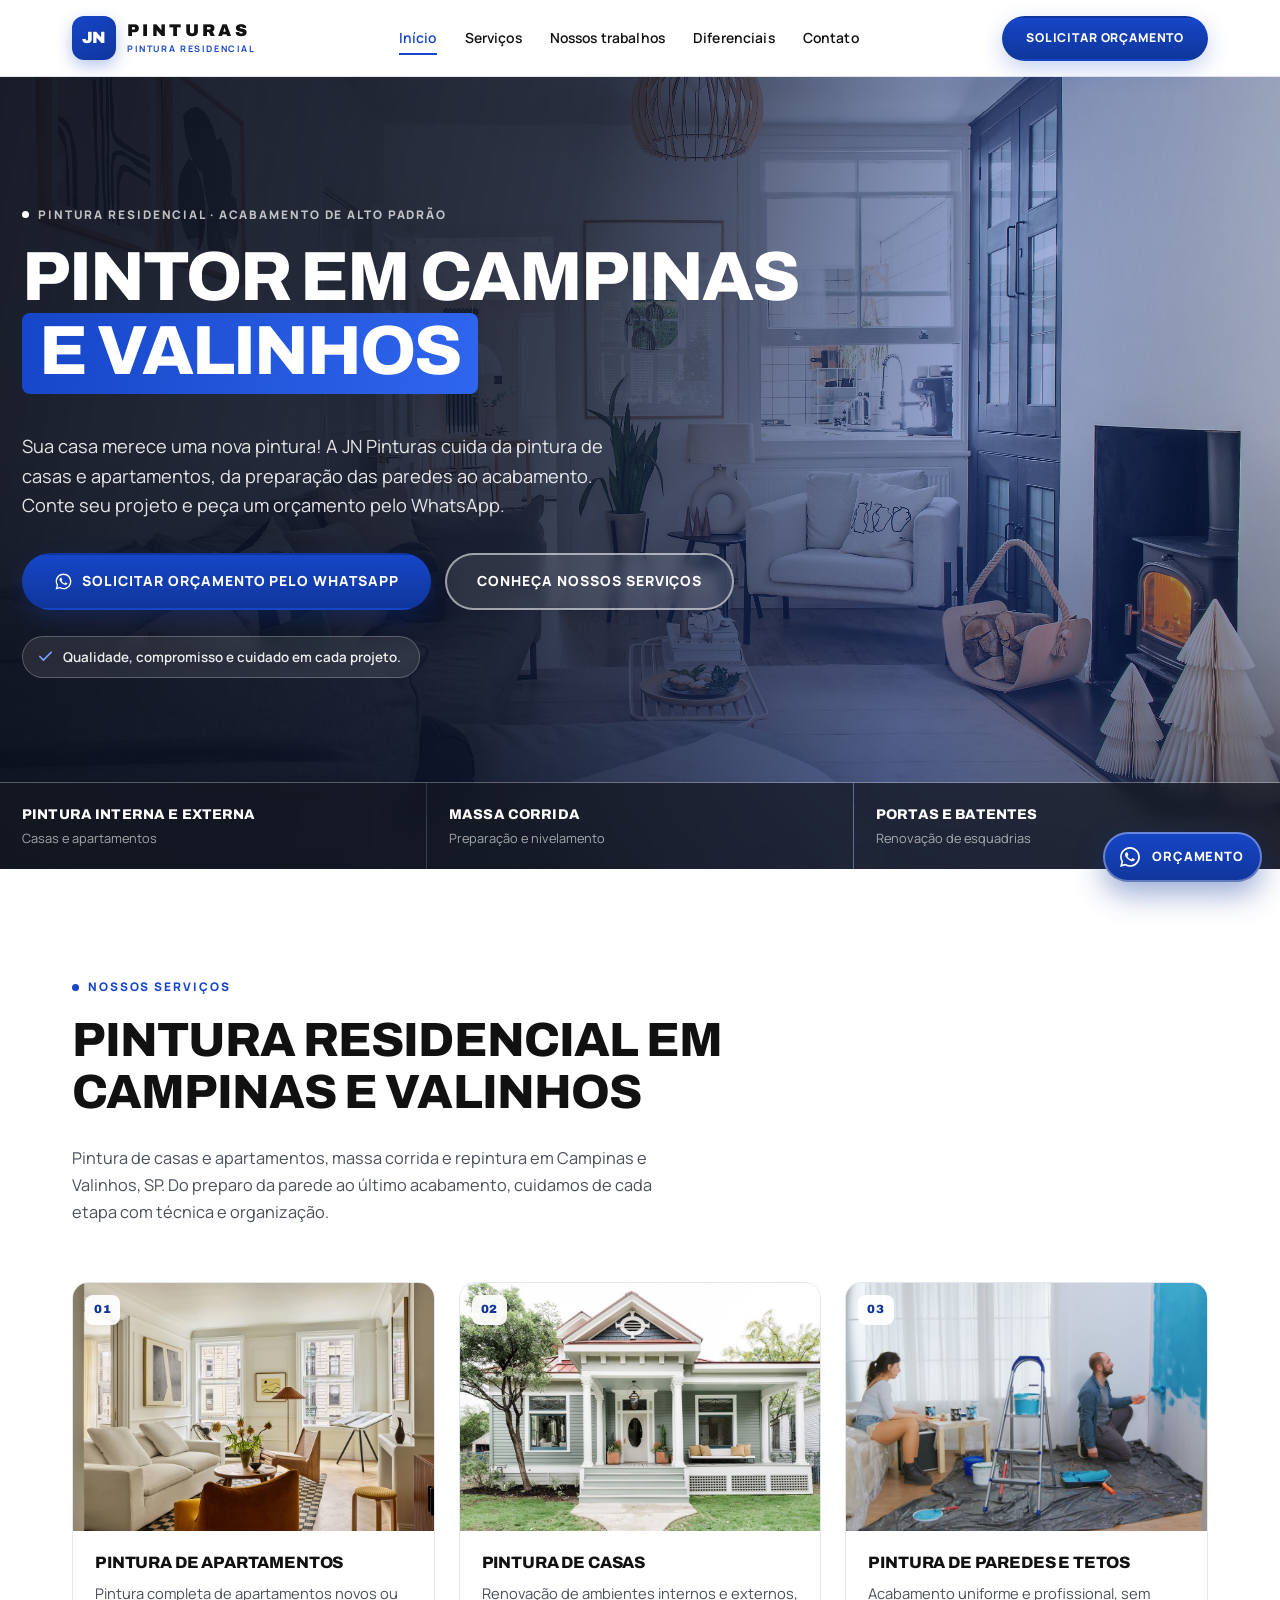
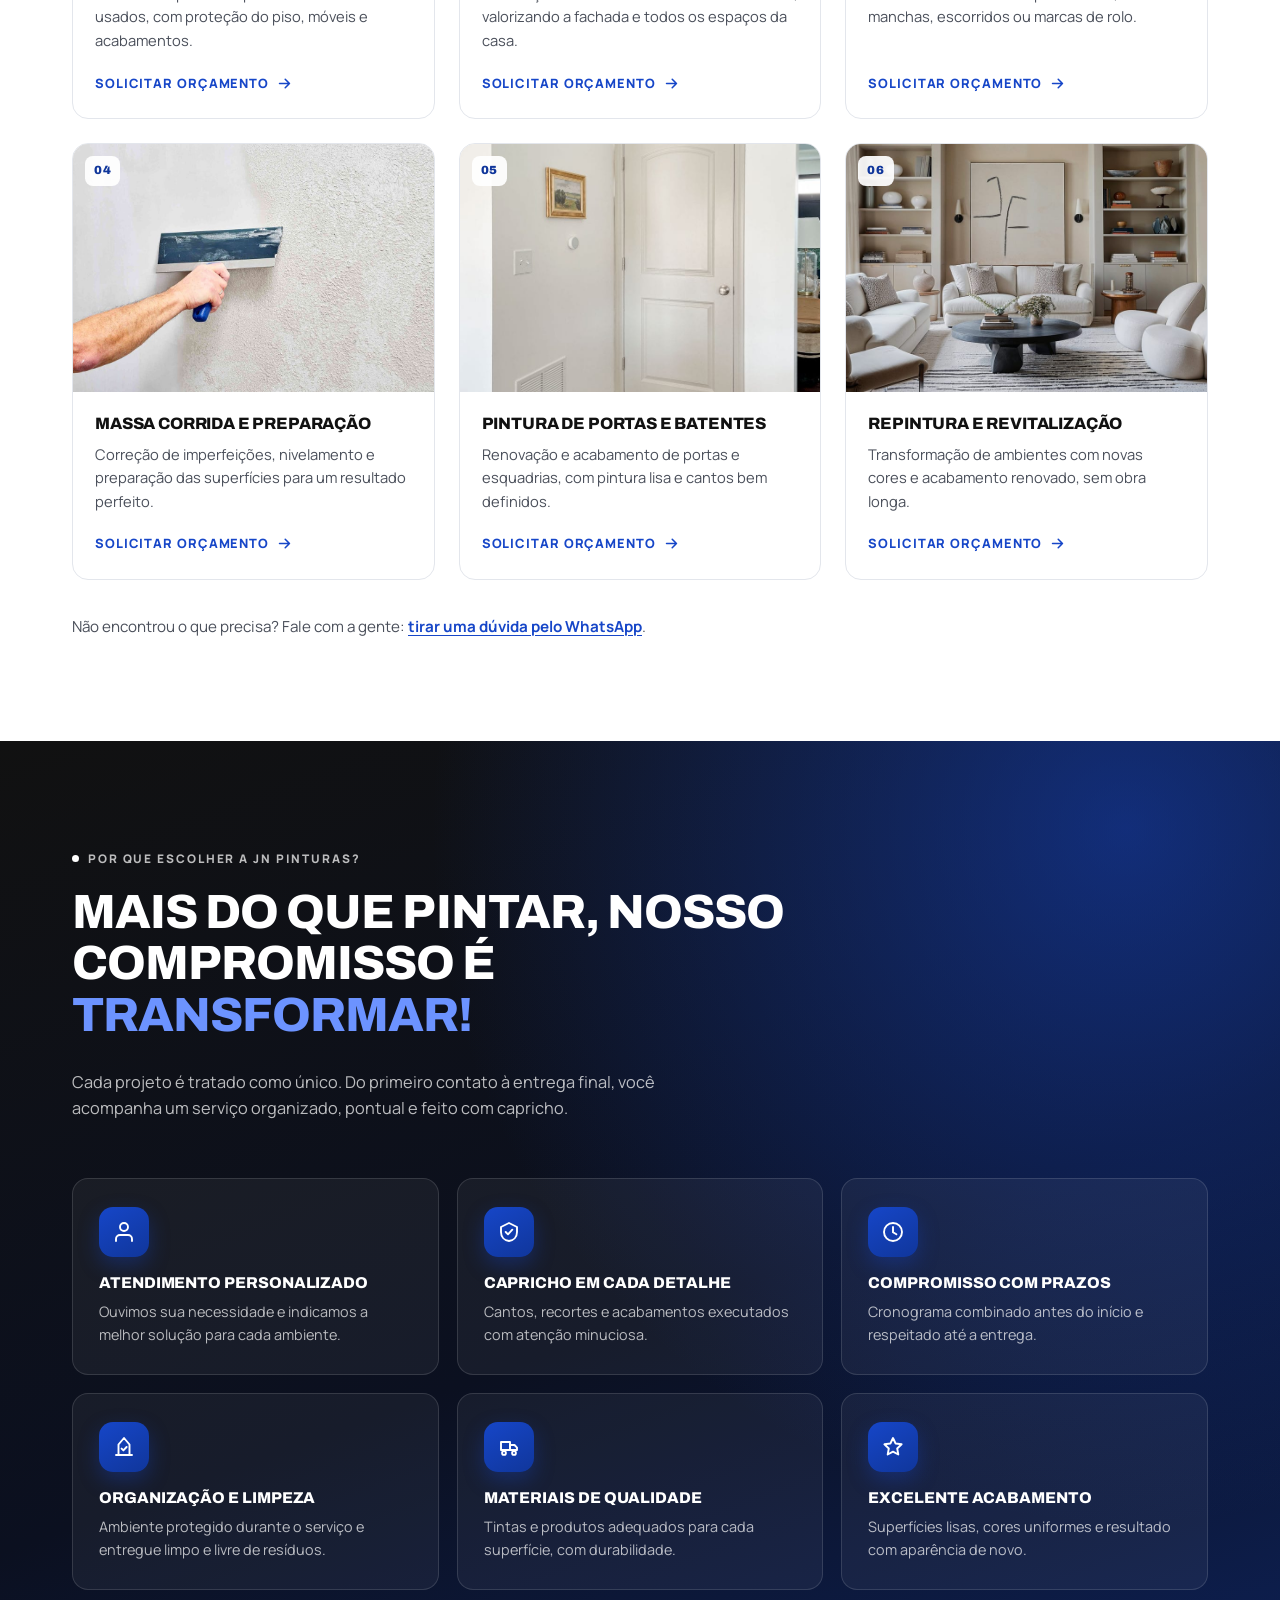
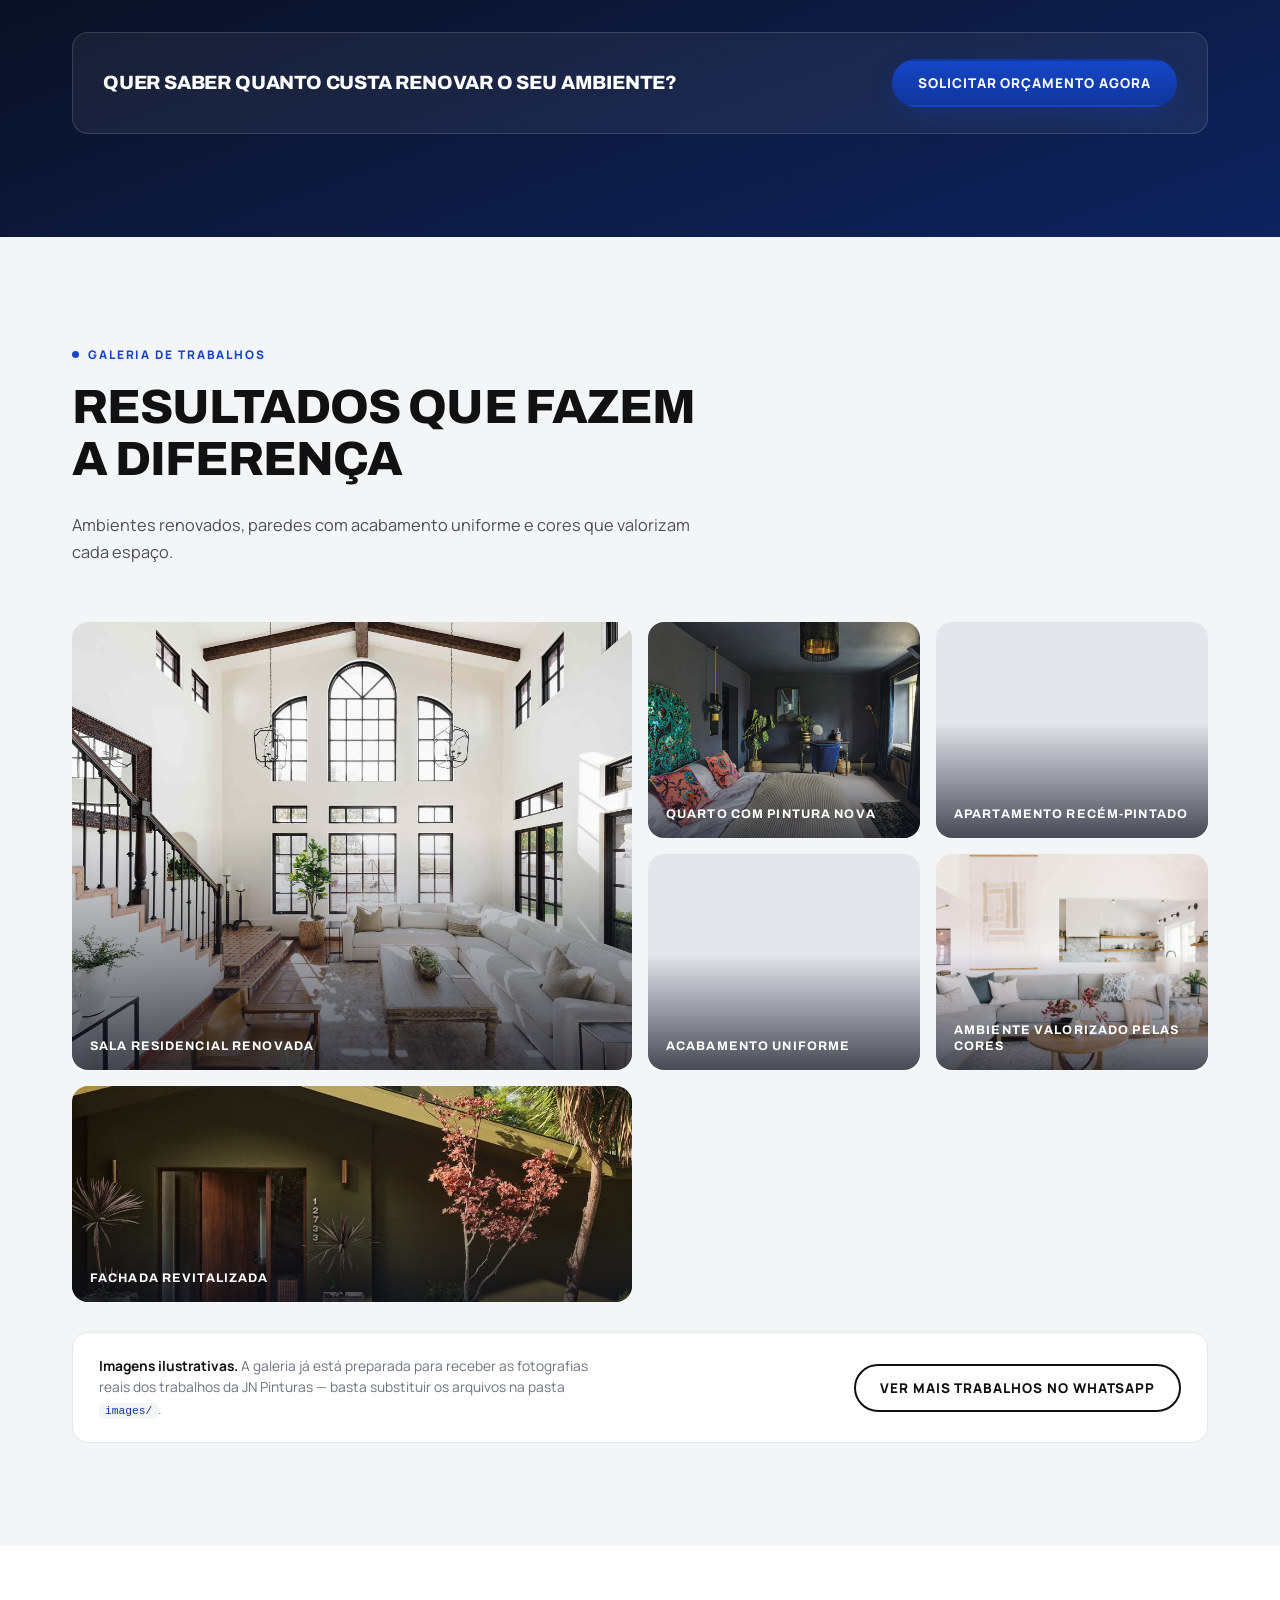
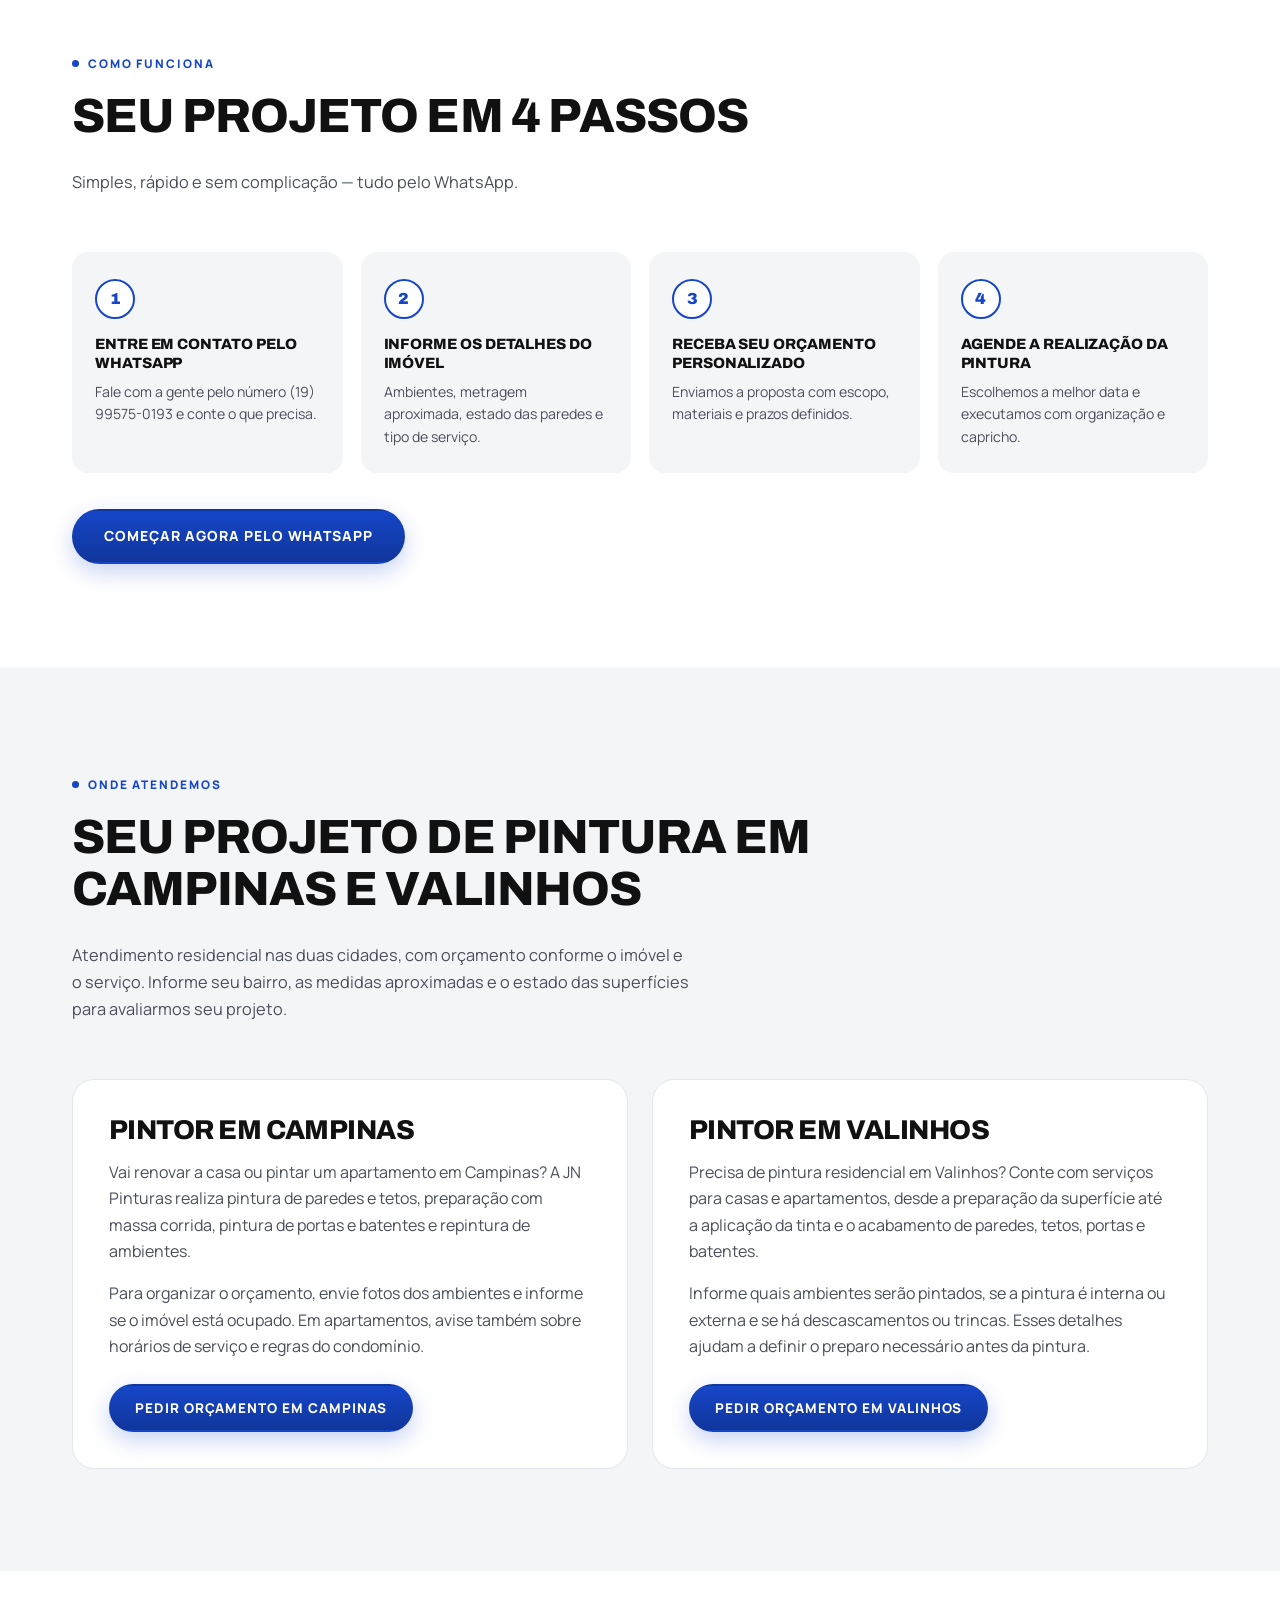
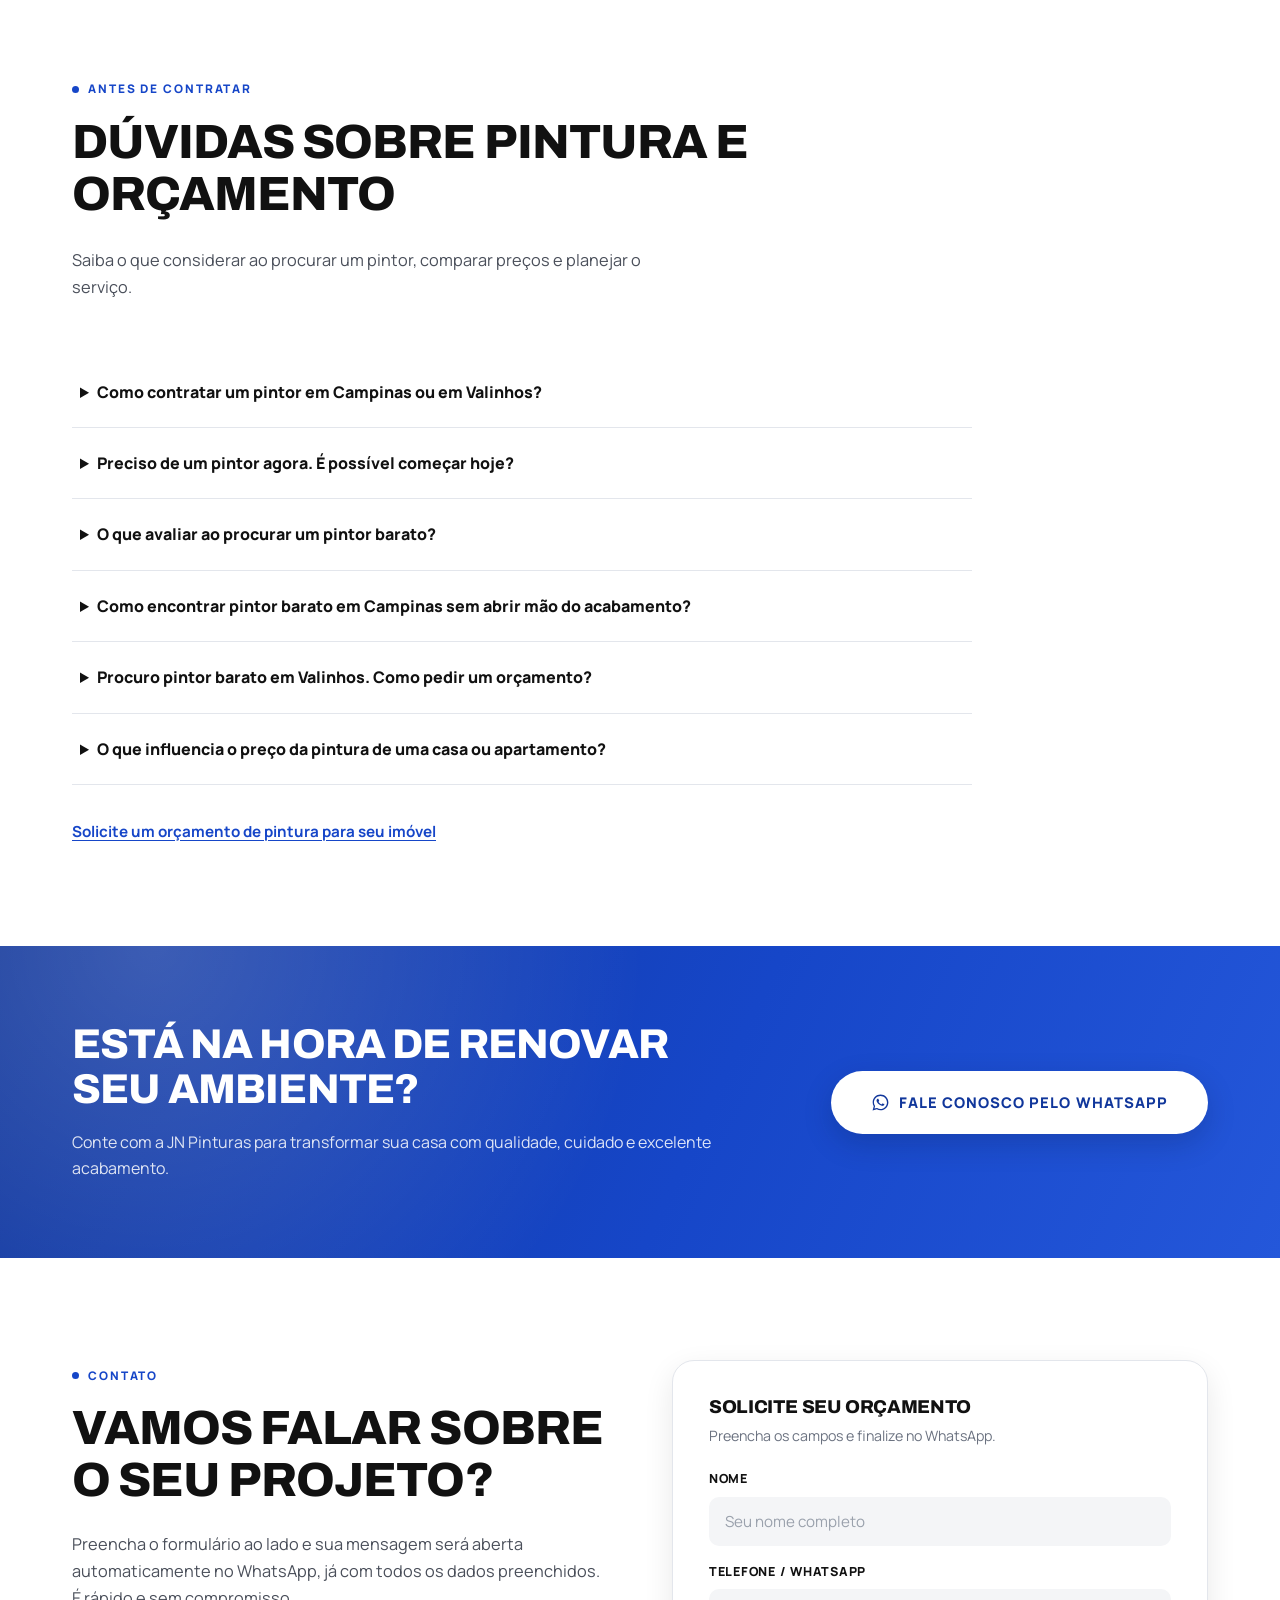
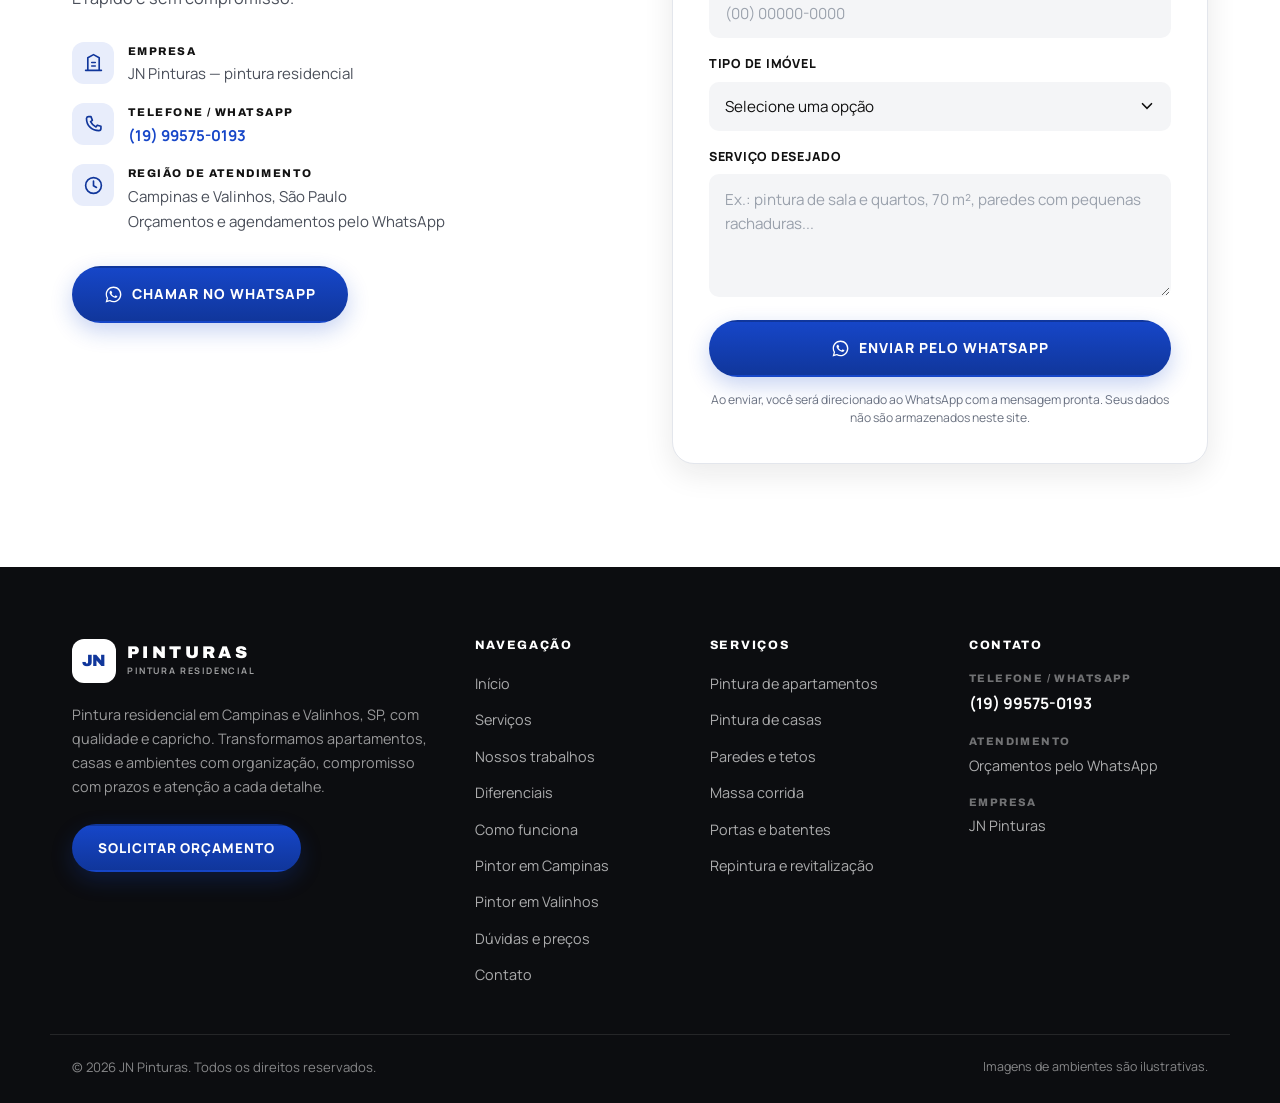
==== commit 0cbdf782: "🦎 GeckoAI: Otimiza SEO local para pintor em Campinas e Valinhos Feito com GeckoAI a pedido do usuári" ====
--- a/index.html
+++ b/index.html
@@ -3,25 +3,24 @@
 <head>
 <meta charset="UTF-8">
 <meta name="viewport" content="width=device-width, initial-scale=1">
-<title>JN Pinturas | Pintura Residencial com Acabamento Impecável</title>
-<meta name="description" content="JN Pinturas: pintura residencial de apartamentos, casas, paredes, tetos, portas e batentes. Massa corrida, repintura e revitalização de ambientes com qualidade e capricho. Solicite seu orçamento pelo WhatsApp (19) 99575-0193.">
-<meta name="keywords" content="pintura residencial, pintor, pintura de apartamento, pintura de casa, massa corrida, repintura, pintura de paredes e tetos, pintura de portas, JN Pinturas, orçamento de pintura">
+<title>Pintor em Campinas e Valinhos | JN Pinturas</title>
+<meta name="description" content="Precisa de pintor em Campinas ou Valinhos? JN Pinturas: pintura de casas e apartamentos, massa corrida e repintura. Peça orçamento pelo WhatsApp (19) 99575-0193.">
 <meta name="author" content="JN Pinturas">
-<meta name="robots" content="index, follow">
+<meta name="robots" content="index, follow, max-image-preview:large">
 <meta name="theme-color" content="#1646C8">
-<link rel="canonical" href="/">
+<!-- Adicionar canonical absoluto somente após confirmar o domínio público oficial. -->
 
 <!-- Open Graph / redes sociais -->
 <meta property="og:type" content="website">
 <meta property="og:locale" content="pt_BR">
 <meta property="og:site_name" content="JN Pinturas">
-<meta property="og:title" content="JN Pinturas | Sua casa merece uma nova pintura">
-<meta property="og:description" content="Transformamos ambientes com qualidade, capricho e acabamento impecável. Pintura residencial com atenção a cada detalhe. Orçamento pelo WhatsApp.">
+<meta property="og:title" content="Pintor em Campinas e Valinhos | JN Pinturas">
+<meta property="og:description" content="Pintura de casas e apartamentos em Campinas e Valinhos, com preparação de paredes e atenção ao acabamento. Solicite seu orçamento pelo WhatsApp.">
 <meta property="og:image" content="images/hero-sala-pintada.jpg">
 <meta property="og:image:alt" content="Sala residencial moderna com paredes recém-pintadas">
 <meta name="twitter:card" content="summary_large_image">
-<meta name="twitter:title" content="JN Pinturas | Sua casa merece uma nova pintura">
-<meta name="twitter:description" content="Pintura residencial com qualidade, capricho e acabamento impecável. Solicite seu orçamento pelo WhatsApp.">
+<meta name="twitter:title" content="Pintor em Campinas e Valinhos | JN Pinturas">
+<meta name="twitter:description" content="Pintura residencial em Campinas e Valinhos: casas, apartamentos, massa corrida e repintura. Peça orçamento pelo WhatsApp.">
 <meta name="twitter:image" content="images/hero-sala-pintada.jpg">
 
 <link rel="icon" href="images/favicon.svg" type="image/svg+xml">
@@ -33,15 +32,16 @@
 <script type="application/ld+json">
 {
   "@context": "https://schema.org",
-  "@type": "HomeAndConstructionBusiness",
+  "@type": "HousePainter",
   "name": "JN Pinturas",
-  "description": "Serviços de pintura residencial: apartamentos, casas, paredes, tetos, portas e batentes, massa corrida, repintura e revitalização de ambientes.",
+  "description": "Pintor em Campinas e Valinhos, SP. Pintura residencial de casas e apartamentos, paredes e tetos, portas e batentes, massa corrida e repintura.",
   "telephone": "+5519995750193",
-  "priceRange": "$$",
   "image": "images/hero-sala-pintada.jpg",
-  "areaServed": "Brasil",
+  "areaServed": [
+    { "@type": "City", "name": "Campinas", "containedInPlace": { "@type": "State", "name": "São Paulo" } },
+    { "@type": "City", "name": "Valinhos", "containedInPlace": { "@type": "State", "name": "São Paulo" } }
+  ],
   "knowsLanguage": "pt-BR",
-  "sameAs": ["https://wa.me/5519995750193"],
   "makesOffer": [
     { "@type": "Offer", "itemOffered": { "@type": "Service", "name": "Pintura de apartamentos" } },
     { "@type": "Offer", "itemOffered": { "@type": "Service", "name": "Pintura de casas" } },
@@ -118,13 +118,13 @@
       </p>
 
       <h1 class="hero-title">
-        Sua casa merece uma
-        <span class="hl">nova pintura!</span>
+        Pintor em Campinas
+        <span class="hl">e Valinhos</span>
       </h1>
 
       <p class="hero-sub">
-        Transformamos ambientes com qualidade, capricho e acabamento impecável.
-        Serviços de pintura residencial com atenção a cada detalhe.
+        Sua casa merece uma nova pintura! A JN Pinturas cuida da pintura de casas e apartamentos,
+        da preparação das paredes ao acabamento. Conte seu projeto e peça um orçamento pelo WhatsApp.
       </p>
 
       <div class="hero-actions">
@@ -156,10 +156,10 @@
     <div class="container">
       <header class="section-head reveal">
         <p class="eyebrow"><span class="dot" aria-hidden="true"></span> Nossos serviços</p>
-        <h2 class="section-title">Soluções completas em<br>pintura residencial</h2>
+        <h2 class="section-title">Pintura residencial em<br>Campinas e Valinhos</h2>
         <p class="section-text">
-          Do preparo da parede ao último acabamento, cuidamos de cada etapa do seu projeto
-          com técnica, organização e atenção aos detalhes.
+          Pintura de casas e apartamentos, massa corrida e repintura em Campinas e Valinhos, SP.
+          Do preparo da parede ao último acabamento, cuidamos de cada etapa com técnica e organização.
         </p>
       </header>
 
@@ -448,6 +448,69 @@
           Começar agora pelo WhatsApp
         </a>
       </div>
+    </div>
+  </section>
+
+  <!-- ============ ATENDIMENTO LOCAL ============ -->
+  <section class="section section-gray" id="atendimento" aria-labelledby="atendimento-titulo">
+    <div class="container">
+      <header class="section-head">
+        <p class="eyebrow"><span class="dot" aria-hidden="true"></span> Onde atendemos</p>
+        <h2 class="section-title" id="atendimento-titulo">Seu projeto de pintura em Campinas e Valinhos</h2>
+        <p class="section-text">Atendimento residencial nas duas cidades, com orçamento conforme o imóvel e o serviço. Informe seu bairro, as medidas aproximadas e o estado das superfícies para avaliarmos seu projeto.</p>
+      </header>
+      <div class="local-services-grid">
+        <article class="local-card" id="pintor-em-campinas">
+          <h3>Pintor em Campinas</h3>
+          <p>Vai renovar a casa ou pintar um apartamento em Campinas? A JN Pinturas realiza pintura de paredes e tetos, preparação com massa corrida, pintura de portas e batentes e repintura de ambientes.</p>
+          <p>Para organizar o orçamento, envie fotos dos ambientes e informe se o imóvel está ocupado. Em apartamentos, avise também sobre horários de serviço e regras do condomínio.</p>
+          <a class="btn btn-primary wa-link" href="https://wa.me/5519995750193" data-text="Olá! Procuro pintor em Campinas. Meu bairro é: ___. Gostaria de um orçamento de pintura." target="_blank" rel="noopener">Pedir orçamento em Campinas</a>
+        </article>
+        <article class="local-card" id="pintor-em-valinhos">
+          <h3>Pintor em Valinhos</h3>
+          <p>Precisa de pintura residencial em Valinhos? Conte com serviços para casas e apartamentos, desde a preparação da superfície até a aplicação da tinta e o acabamento de paredes, tetos, portas e batentes.</p>
+          <p>Informe quais ambientes serão pintados, se a pintura é interna ou externa e se há descascamentos ou trincas. Esses detalhes ajudam a definir o preparo necessário antes da pintura.</p>
+          <a class="btn btn-primary wa-link" href="https://wa.me/5519995750193" data-text="Olá! Procuro pintor em Valinhos. Meu bairro é: ___. Gostaria de um orçamento de pintura." target="_blank" rel="noopener">Pedir orçamento em Valinhos</a>
+        </article>
+      </div>
+    </div>
+  </section>
+
+  <!-- ============ DÚVIDAS FREQUENTES ============ -->
+  <section class="section section-light" id="duvidas" aria-labelledby="duvidas-titulo">
+    <div class="container">
+      <header class="section-head">
+        <p class="eyebrow"><span class="dot" aria-hidden="true"></span> Antes de contratar</p>
+        <h2 class="section-title" id="duvidas-titulo">Dúvidas sobre pintura e orçamento</h2>
+        <p class="section-text">Saiba o que considerar ao procurar um pintor, comparar preços e planejar o serviço.</p>
+      </header>
+      <div class="faq-list">
+        <details>
+          <summary>Como contratar um pintor em Campinas ou em Valinhos?</summary>
+          <p>Entre em contato com a JN Pinturas pelo WhatsApp <a href="https://wa.me/5519995750193" target="_blank" rel="noopener">(19) 99575-0193</a>. Informe a cidade, o bairro, o tipo de imóvel e o serviço desejado. Envie fotos e medidas aproximadas para avaliarmos o escopo e combinarmos os próximos passos.</p>
+        </details>
+        <details>
+          <summary>Preciso de um pintor agora. É possível começar hoje?</summary>
+          <p>Fale pelo WhatsApp e informe sua necessidade e a data desejada. O início do serviço depende da agenda, da localização e da preparação necessária no imóvel. Atendimento no mesmo dia não é garantido; confirme a disponibilidade antes de se programar.</p>
+        </details>
+        <details>
+          <summary>O que avaliar ao procurar um pintor barato?</summary>
+          <p>Compare propostas para o mesmo serviço: preparo da superfície, quantidade de demãos, materiais incluídos, proteção dos móveis e limpeza. O menor valor isolado não garante economia se etapas importantes forem deixadas de fora. Peça um orçamento com o escopo definido.</p>
+        </details>
+        <details>
+          <summary>Como encontrar pintor barato em Campinas sem abrir mão do acabamento?</summary>
+          <p>Informe quais ambientes precisam de pintura e o estado das paredes. O custo depende da área, dos reparos e dos produtos escolhidos. Na JN Pinturas, você pode solicitar um orçamento para seu imóvel em Campinas e comparar o serviço proposto, sem promessa de menor preço.</p>
+        </details>
+        <details>
+          <summary>Procuro pintor barato em Valinhos. Como pedir um orçamento?</summary>
+          <p>Envie fotos do imóvel em Valinhos, medidas aproximadas e os detalhes do acabamento desejado. Avise se haverá troca de cores ou necessidade de massa corrida. Assim, é possível avaliar o trabalho necessário e planejar a pintura de acordo com suas prioridades e seu orçamento.</p>
+        </details>
+        <details>
+          <summary>O que influencia o preço da pintura de uma casa ou apartamento?</summary>
+          <p>Os principais fatores são a área a pintar, a condição da superfície, a preparação necessária, o tipo de tinta, o número de demãos e as condições de acesso. Confirme no orçamento se tintas e outros materiais estão incluídos e qual é o prazo previsto.</p>
+        </details>
+      </div>
+      <p class="section-note"><a href="#contato" class="link-blue">Solicite um orçamento de pintura para seu imóvel</a></p>
     </div>
   </section>
 
@@ -508,7 +571,8 @@
                 <svg viewBox="0 0 24 24"><circle cx="12" cy="12" r="9" fill="none" stroke="currentColor" stroke-width="1.9"/><path d="M12 7v5.2l3.4 2" fill="none" stroke="currentColor" stroke-width="1.9" stroke-linecap="round"/></svg>
               </span>
               <span>
-                <strong>Atendimento</strong>
+                <strong>Região de atendimento</strong>
+                Campinas e Valinhos, São Paulo<br>
                 Orçamentos e agendamentos pelo WhatsApp
               </span>
             </li>
@@ -593,7 +657,7 @@
         </span>
       </a>
       <p class="footer-text">
-        Pintura residencial com qualidade, capricho e acabamento impecável.
+        Pintura residencial em Campinas e Valinhos, SP, com qualidade e capricho.
         Transformamos apartamentos, casas e ambientes com organização,
         compromisso com prazos e atenção a cada detalhe.
       </p>
@@ -612,6 +676,9 @@
         <li><a href="#trabalhos">Nossos trabalhos</a></li>
         <li><a href="#diferenciais">Diferenciais</a></li>
         <li><a href="#como-funciona">Como funciona</a></li>
+        <li><a href="#pintor-em-campinas">Pintor em Campinas</a></li>
+        <li><a href="#pintor-em-valinhos">Pintor em Valinhos</a></li>
+        <li><a href="#duvidas">Dúvidas e preços</a></li>
         <li><a href="#contato">Contato</a></li>
       </ul>
     </nav>
--- a/css/style.css
+++ b/css/style.css
@@ -137,6 +137,43 @@
   color: var(--ink-70);
   font-size: 1.02rem;
   margin-bottom: 0;
+}
+
+/* ---------- Atendimento local e dúvidas ---------- */
+.local-services-grid {
+  display: grid;
+  grid-template-columns: repeat(2, minmax(0, 1fr));
+  gap: 24px;
+}
+.local-card {
+  padding: clamp(24px, 4vw, 36px);
+  background: var(--white);
+  border: 1px solid var(--gray-line);
+  border-radius: var(--radius-lg);
+}
+.local-card h3 { font-size: clamp(1.3rem, 3vw, 1.7rem); }
+.local-card p { color: var(--ink-70); }
+.local-card .btn { margin-top: 8px; }
+.faq-list { max-width: 900px; }
+.faq-list details { border-bottom: 1px solid var(--gray-line); }
+.faq-list summary {
+  padding: 22px 8px;
+  color: var(--ink);
+  font-weight: 800;
+  cursor: pointer;
+  overflow-wrap: anywhere;
+}
+.faq-list details[open] summary { color: var(--blue); }
+.faq-list details p {
+  padding: 0 8px 22px;
+  margin: 0;
+  color: var(--ink-70);
+  max-width: 78ch;
+}
+.faq-list a { text-decoration: underline; }
+@media (max-width: 720px) {
+  .local-services-grid { grid-template-columns: 1fr; }
+  .local-card .btn { width: 100%; }
 }
 
 /* ---------- Botões ---------- */
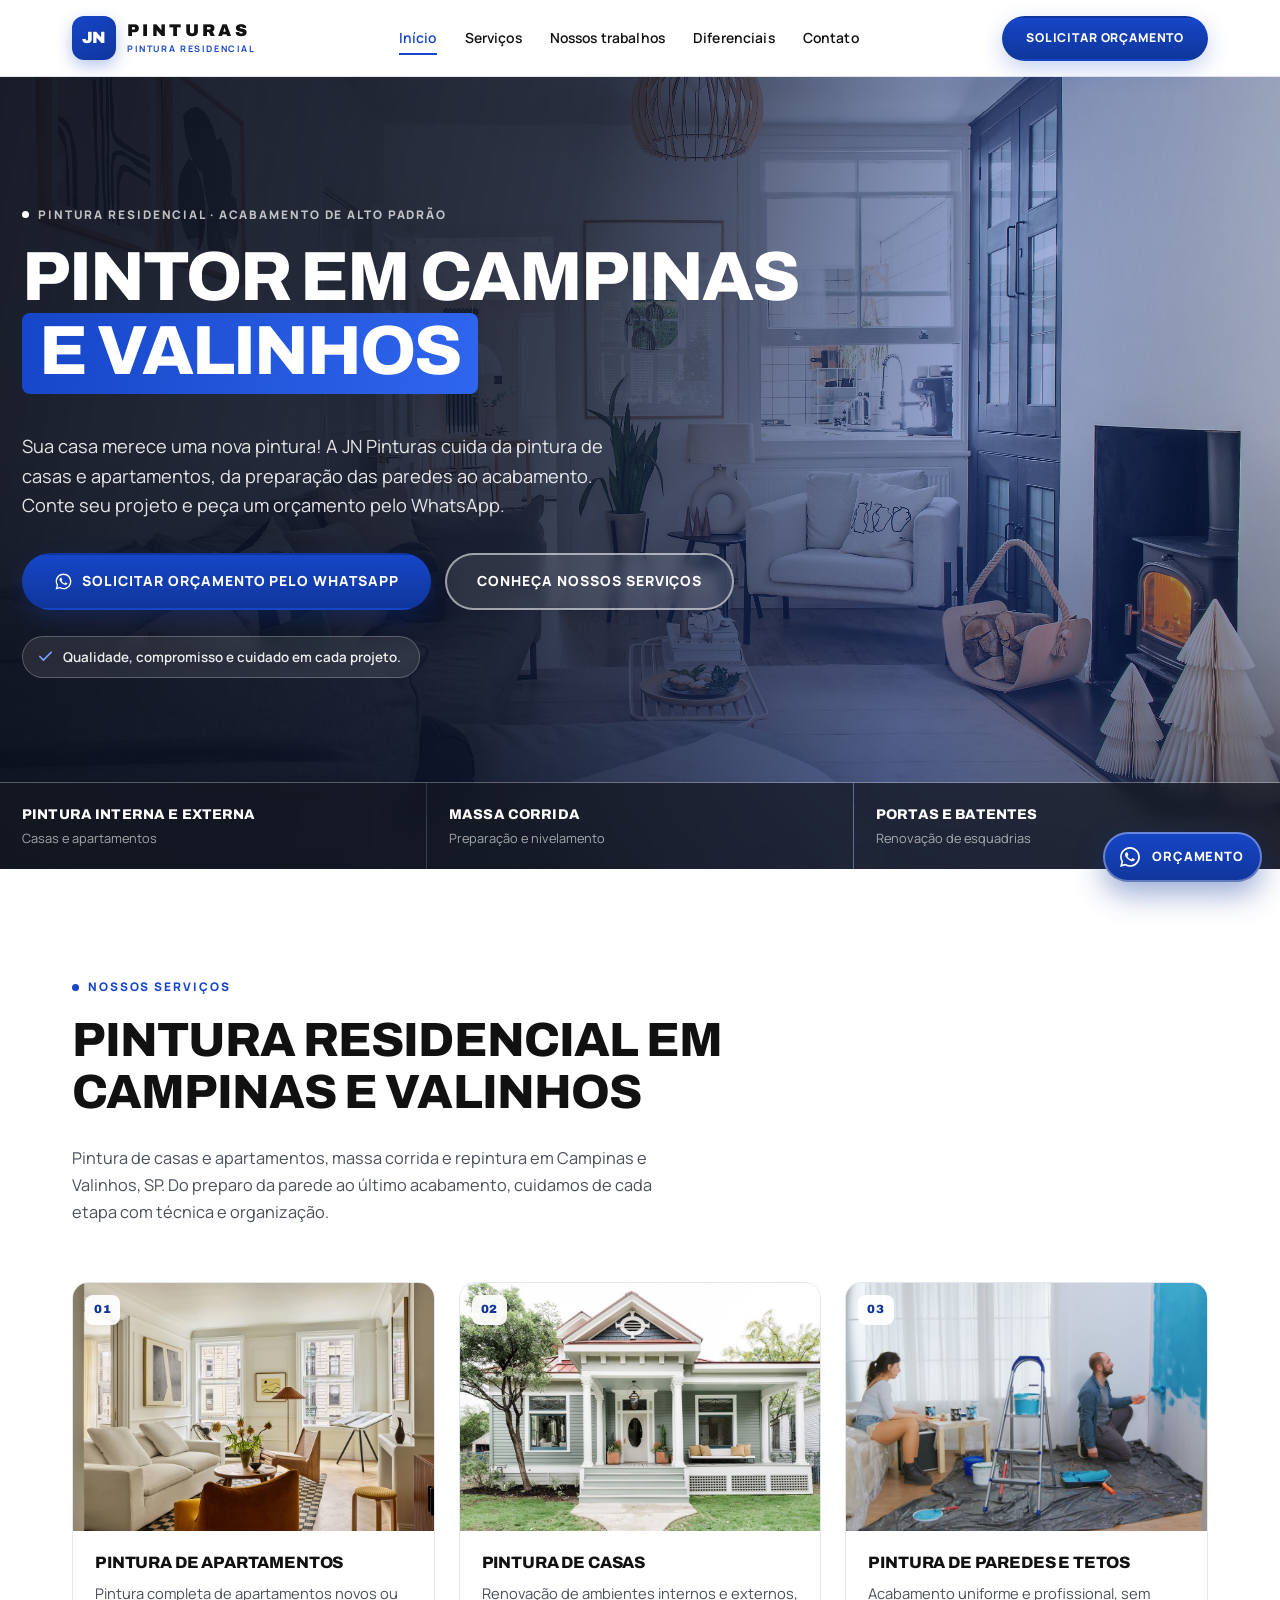
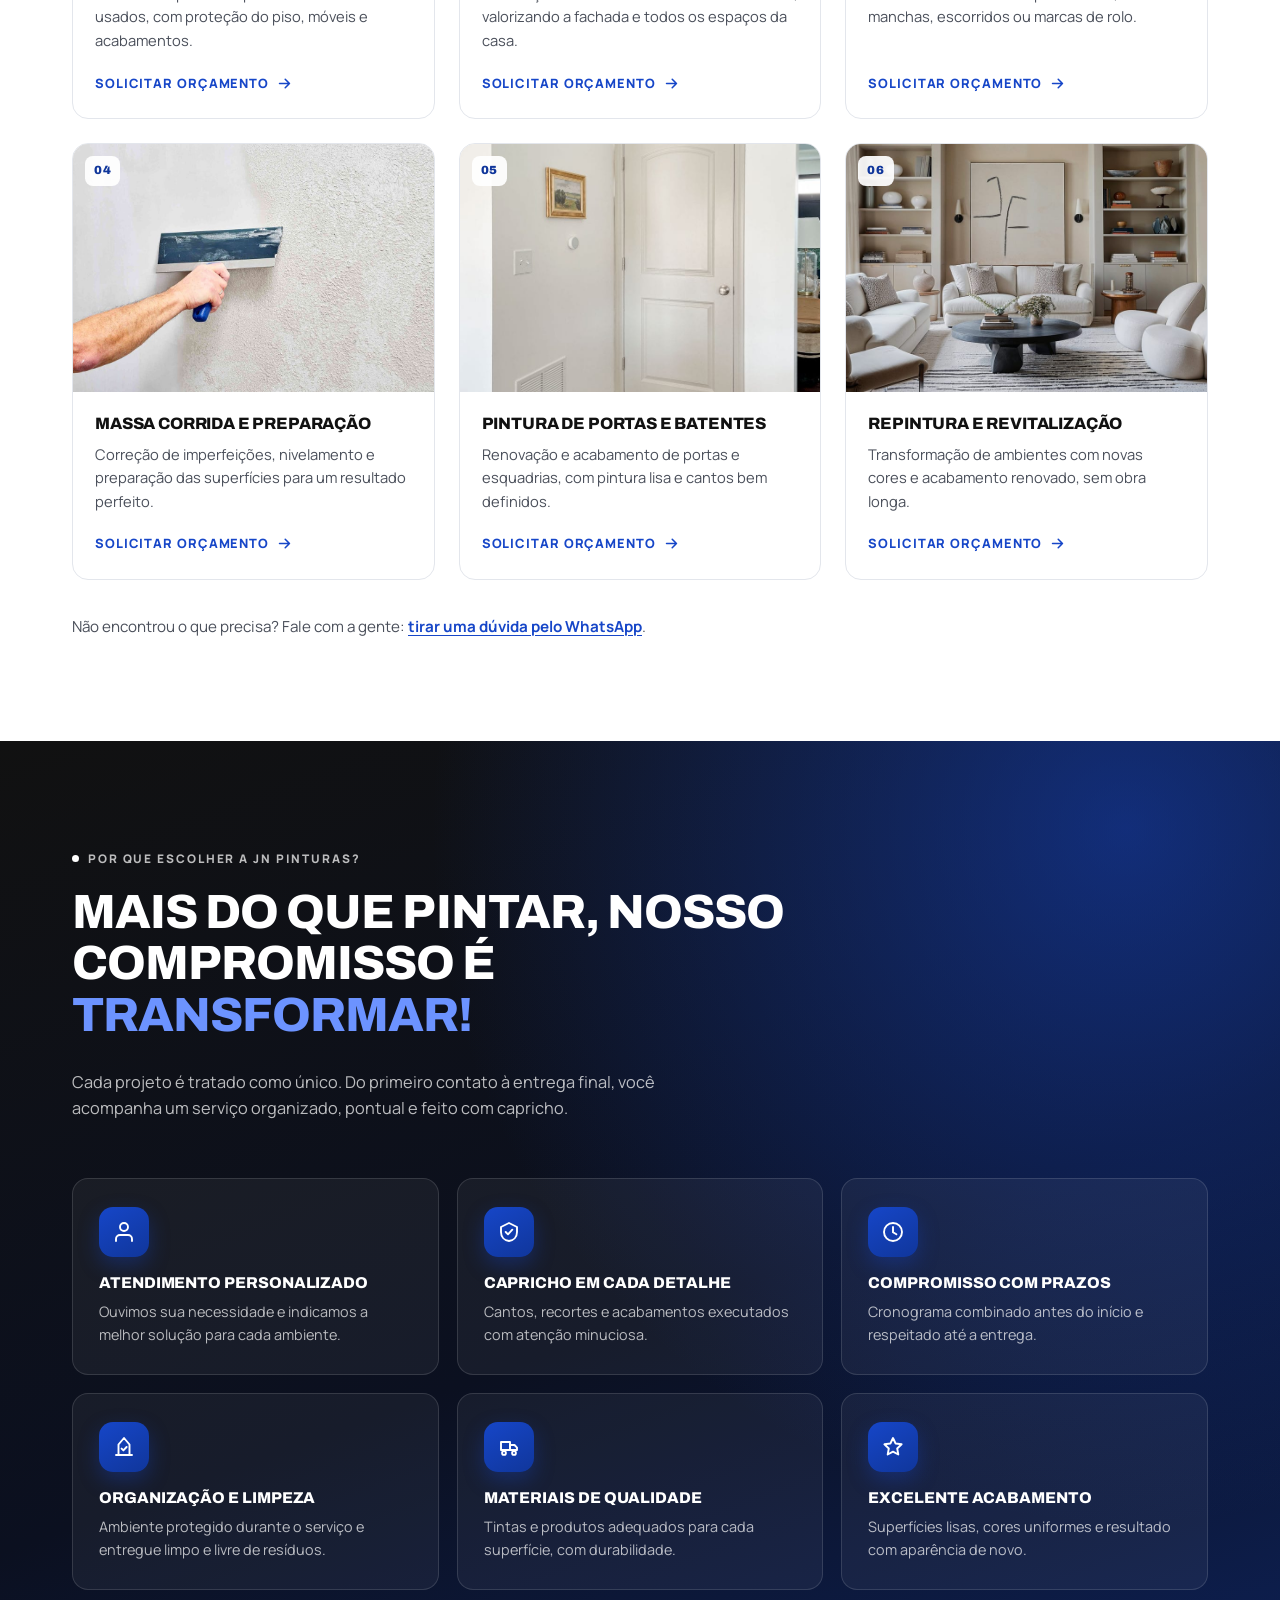
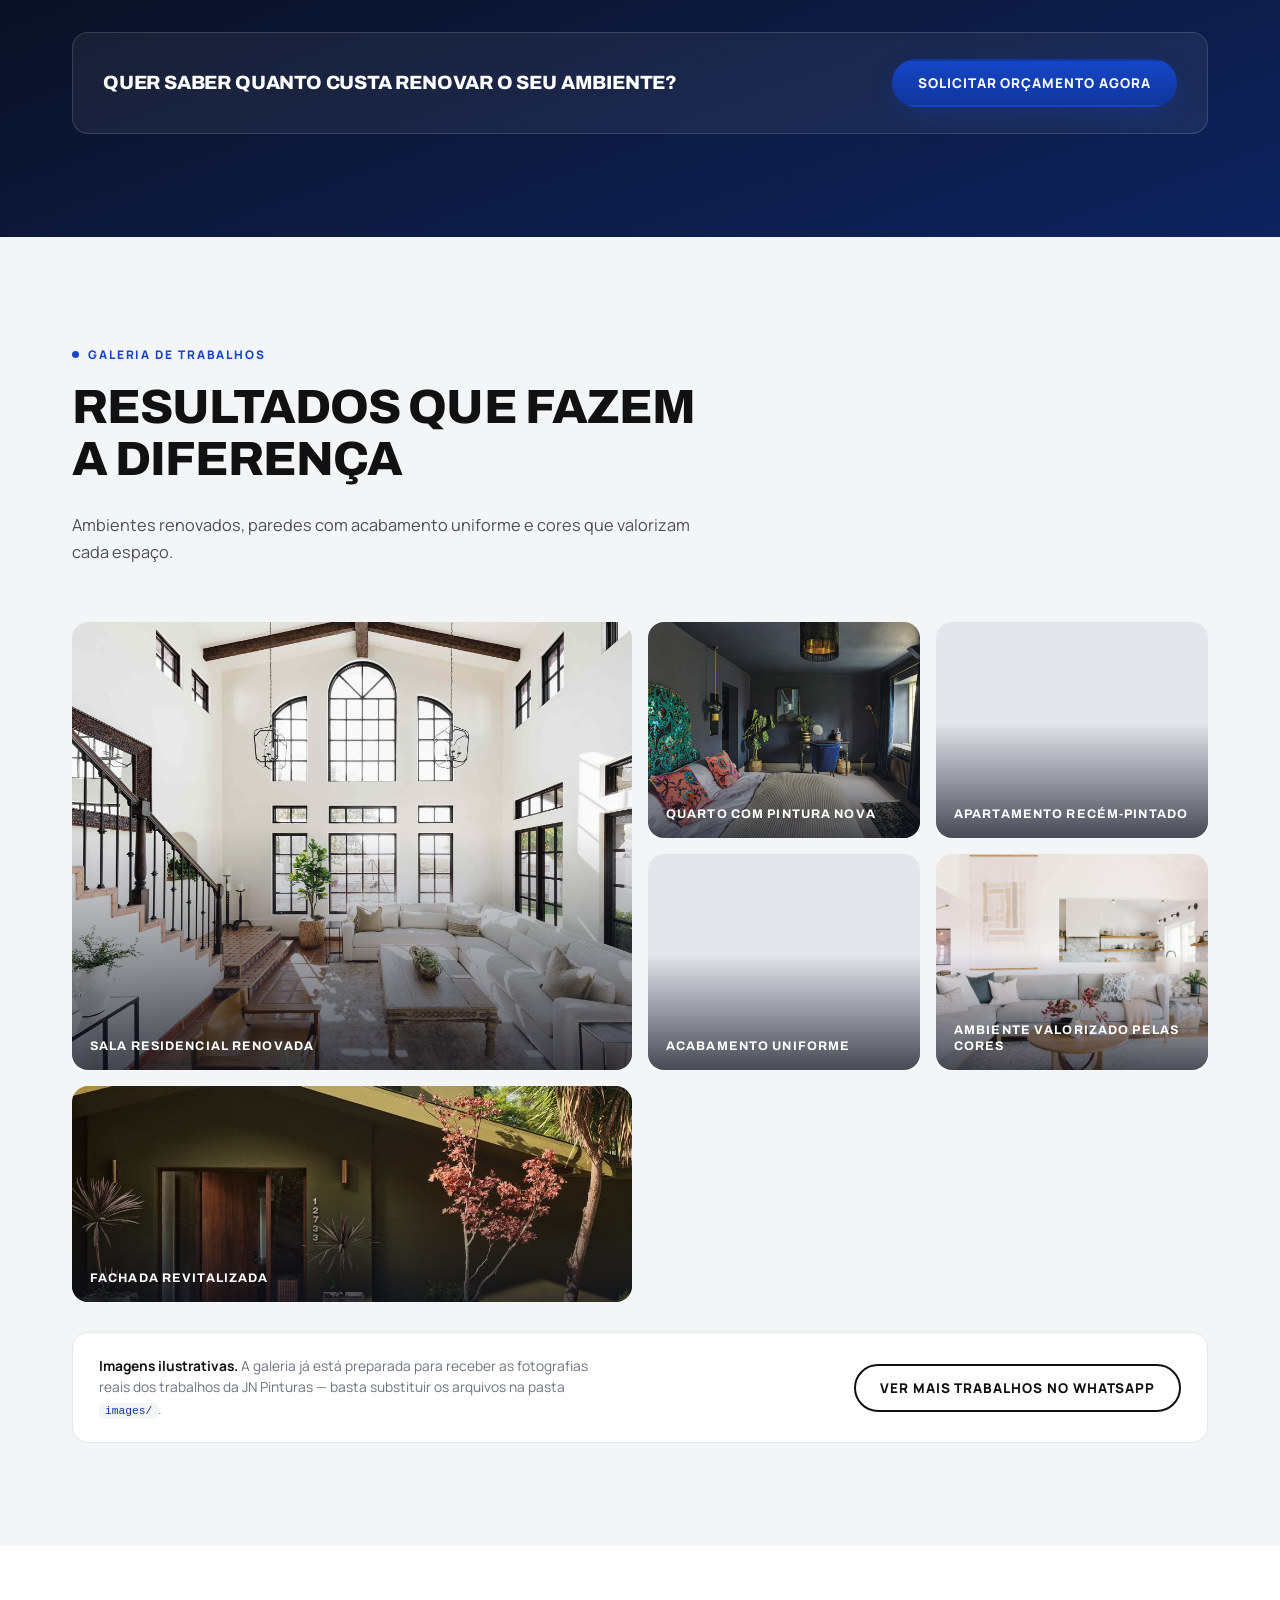
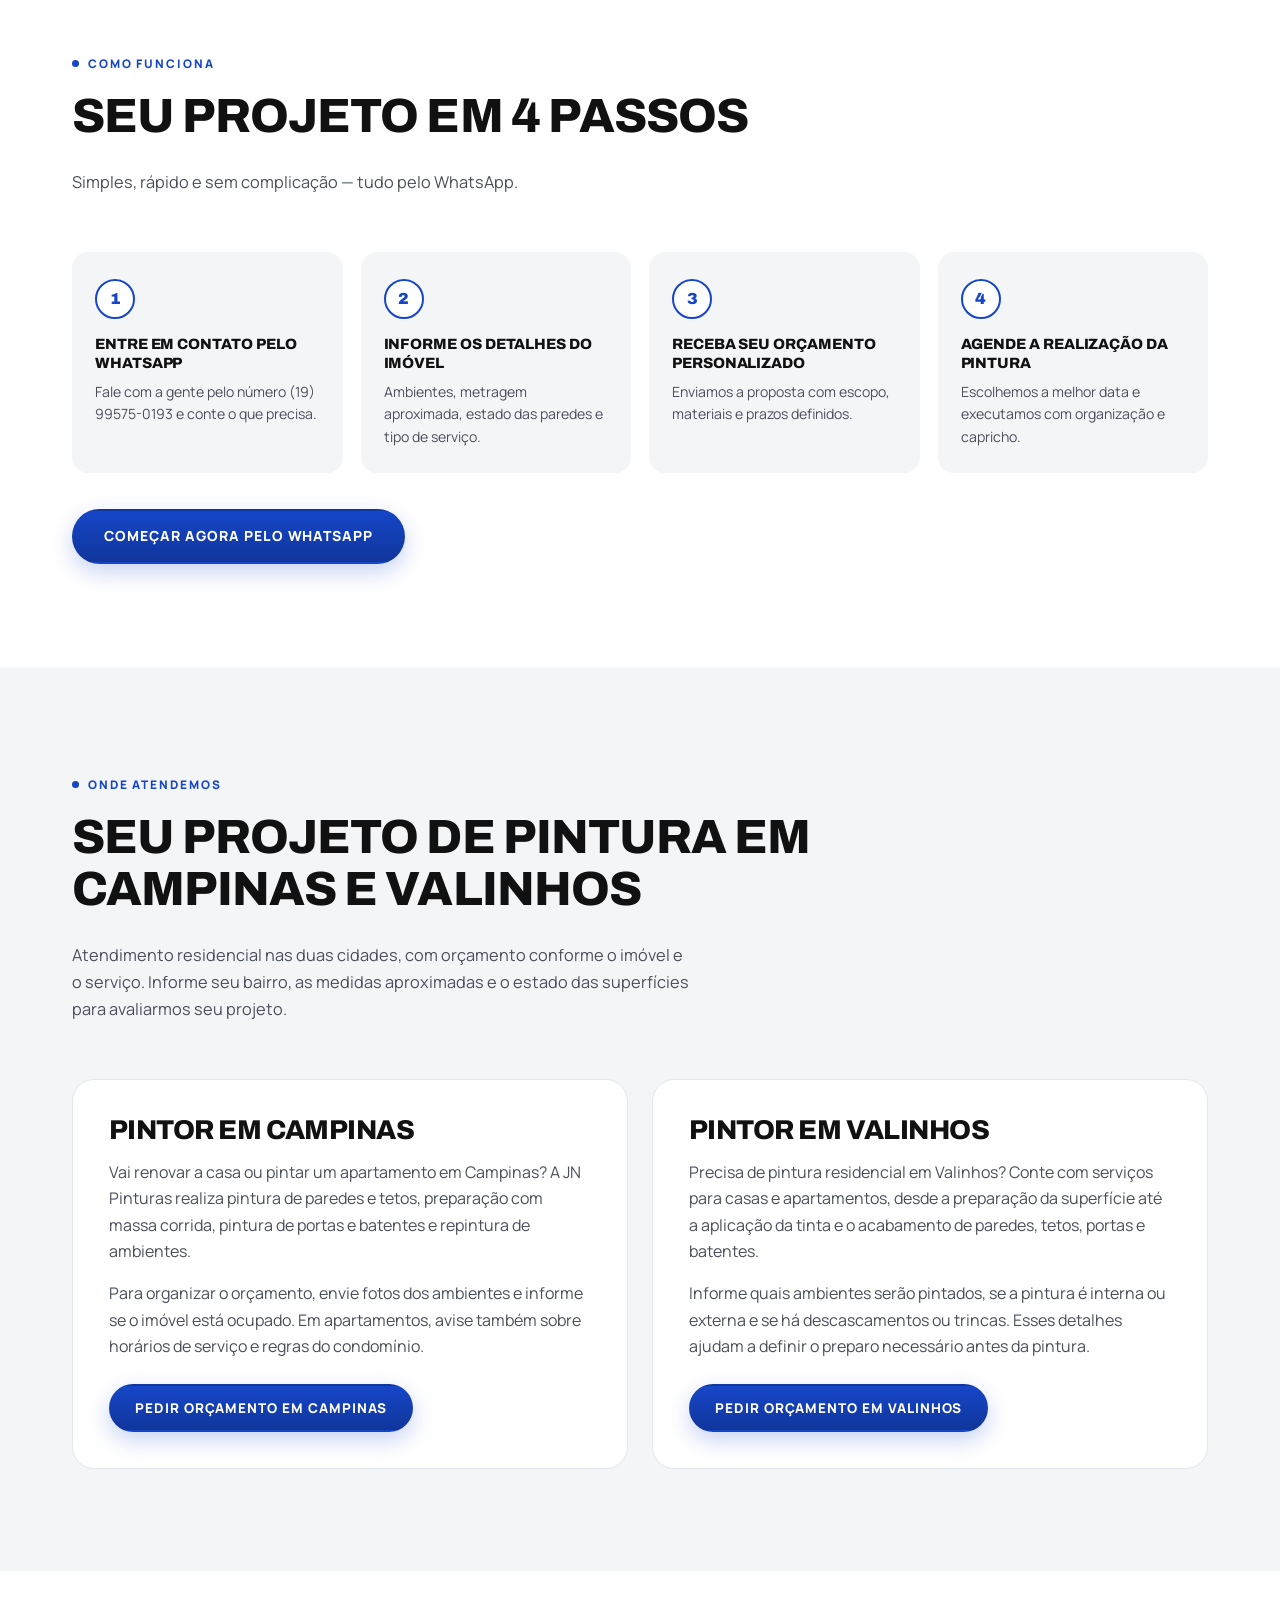
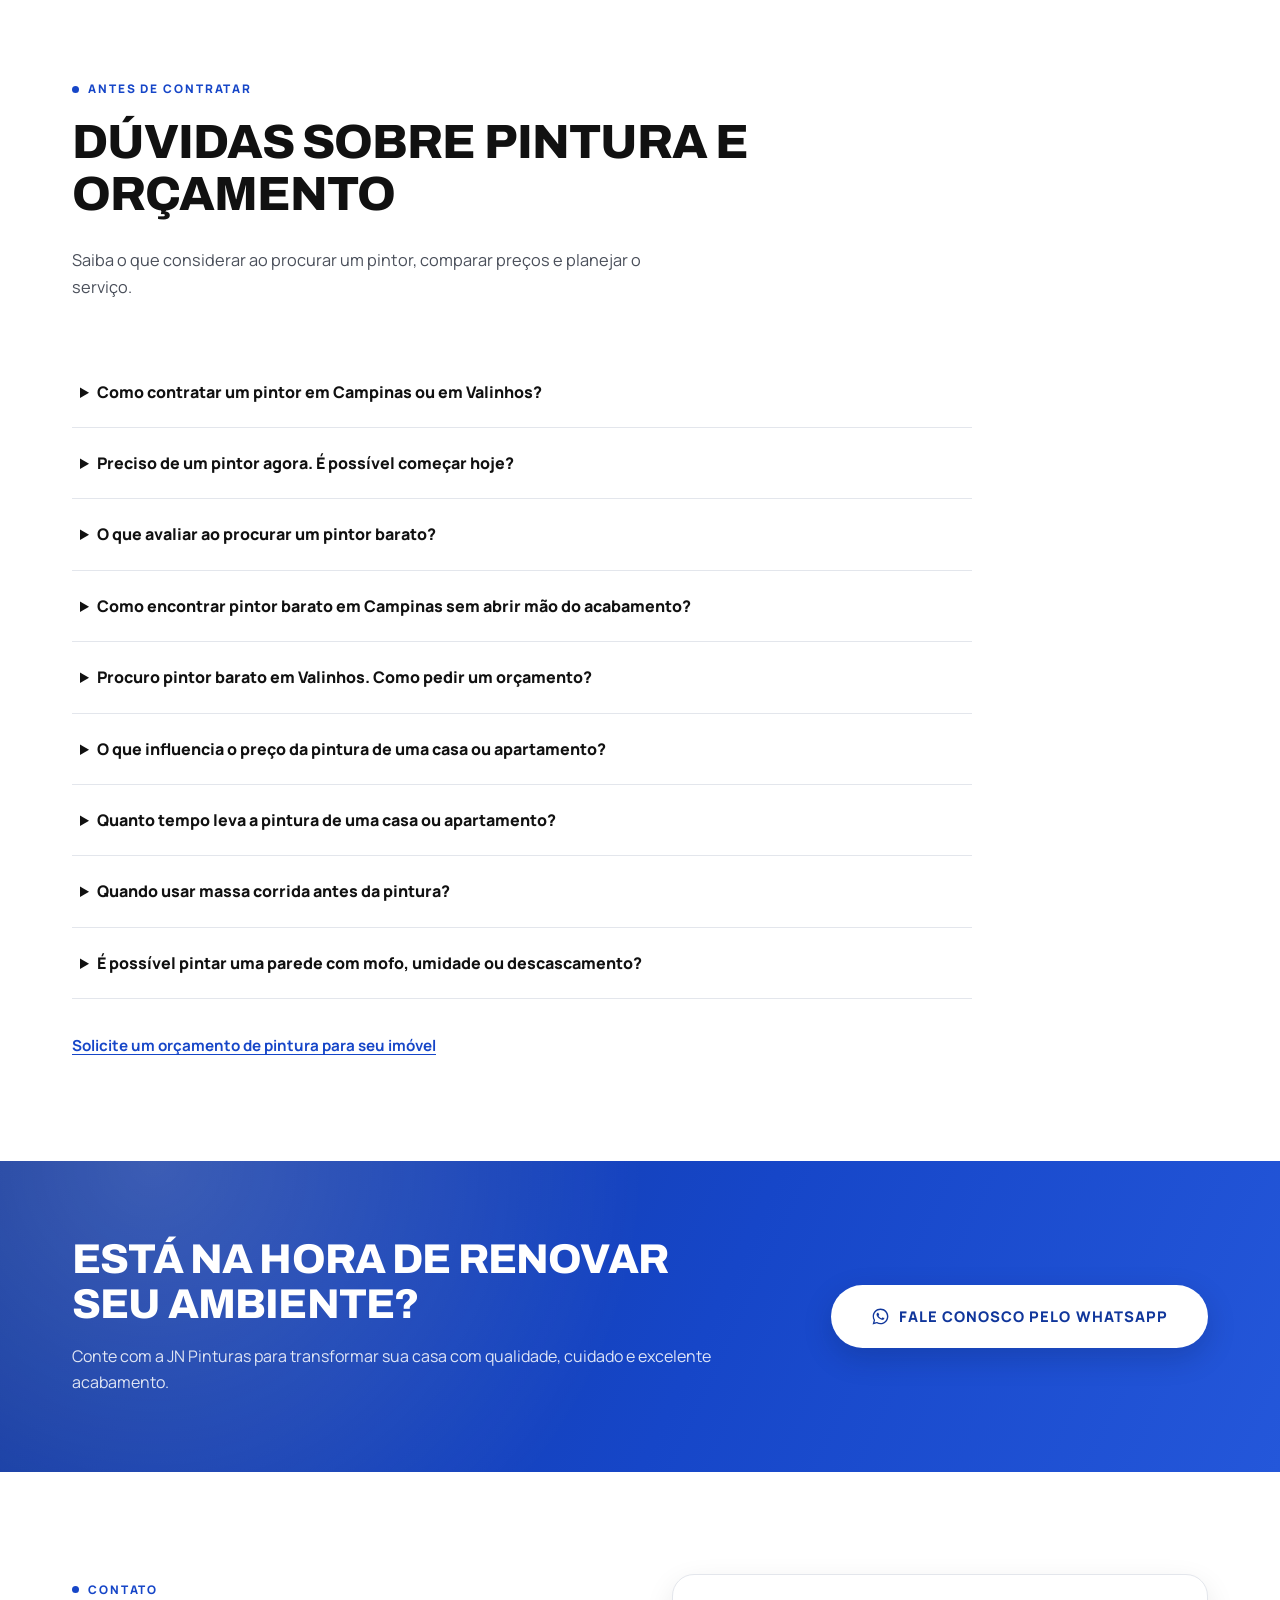
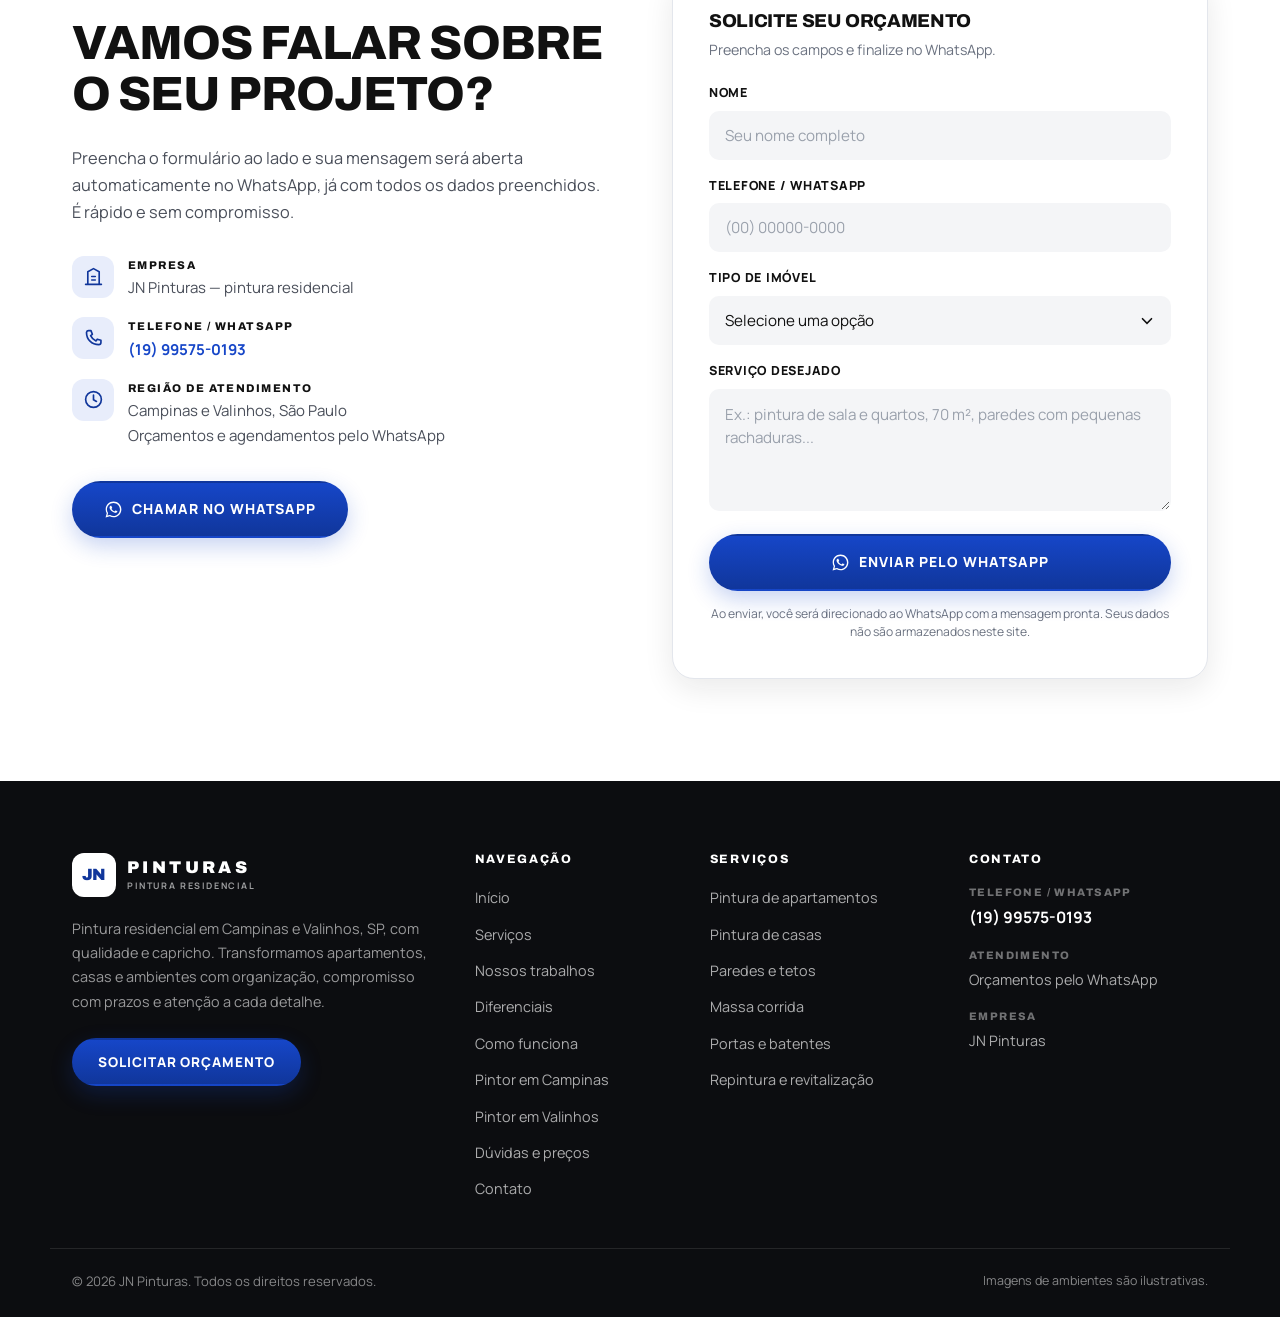
==== commit c4d9605d: "🦎 GeckoAI: Reforça SEO local, dados estruturados e conteúdo de dúvidas Feito com GeckoAI a pedido do" ====
--- a/index.html
+++ b/index.html
@@ -4,11 +4,12 @@
 <meta charset="UTF-8">
 <meta name="viewport" content="width=device-width, initial-scale=1">
 <title>Pintor em Campinas e Valinhos | JN Pinturas</title>
-<meta name="description" content="Precisa de pintor em Campinas ou Valinhos? JN Pinturas: pintura de casas e apartamentos, massa corrida e repintura. Peça orçamento pelo WhatsApp (19) 99575-0193.">
+<meta name="description" content="Pintura residencial em Campinas e Valinhos: casas, apartamentos, massa corrida e repintura. Solicite seu orçamento com a JN Pinturas pelo WhatsApp.">
 <meta name="author" content="JN Pinturas">
-<meta name="robots" content="index, follow, max-image-preview:large">
+<meta name="robots" content="index, follow, max-image-preview:large, max-snippet:-1, max-video-preview:-1">
 <meta name="theme-color" content="#1646C8">
-<!-- Adicionar canonical absoluto somente após confirmar o domínio público oficial. -->
+<link rel="canonical" href="https://www.jnpinturas.com.br/">
+<meta property="og:url" content="https://www.jnpinturas.com.br/">
 
 <!-- Open Graph / redes sociais -->
 <meta property="og:type" content="website">
@@ -16,13 +17,15 @@
 <meta property="og:site_name" content="JN Pinturas">
 <meta property="og:title" content="Pintor em Campinas e Valinhos | JN Pinturas">
 <meta property="og:description" content="Pintura de casas e apartamentos em Campinas e Valinhos, com preparação de paredes e atenção ao acabamento. Solicite seu orçamento pelo WhatsApp.">
-<meta property="og:image" content="images/hero-sala-pintada.jpg">
+<meta property="og:image" content="https://www.jnpinturas.com.br/images/hero-sala-pintada.jpg">
 <meta property="og:image:alt" content="Sala residencial moderna com paredes recém-pintadas">
 <meta name="twitter:card" content="summary_large_image">
 <meta name="twitter:title" content="Pintor em Campinas e Valinhos | JN Pinturas">
 <meta name="twitter:description" content="Pintura residencial em Campinas e Valinhos: casas, apartamentos, massa corrida e repintura. Peça orçamento pelo WhatsApp.">
-<meta name="twitter:image" content="images/hero-sala-pintada.jpg">
-
+<meta name="twitter:image" content="https://www.jnpinturas.com.br/images/hero-sala-pintada.jpg">
+<meta name="twitter:image:alt" content="Imagem ilustrativa de sala residencial com paredes recém-pintadas">
+
+<link rel="preload" as="image" href="images/hero-sala-pintada.jpg" fetchpriority="high">
 <link rel="icon" href="images/favicon.svg" type="image/svg+xml">
 <link rel="preconnect" href="https://fonts.googleapis.com">
 <link rel="preconnect" href="https://fonts.gstatic.com" crossorigin>
@@ -32,23 +35,77 @@
 <script type="application/ld+json">
 {
   "@context": "https://schema.org",
-  "@type": "HousePainter",
-  "name": "JN Pinturas",
-  "description": "Pintor em Campinas e Valinhos, SP. Pintura residencial de casas e apartamentos, paredes e tetos, portas e batentes, massa corrida e repintura.",
-  "telephone": "+5519995750193",
-  "image": "images/hero-sala-pintada.jpg",
-  "areaServed": [
-    { "@type": "City", "name": "Campinas", "containedInPlace": { "@type": "State", "name": "São Paulo" } },
-    { "@type": "City", "name": "Valinhos", "containedInPlace": { "@type": "State", "name": "São Paulo" } }
-  ],
-  "knowsLanguage": "pt-BR",
-  "makesOffer": [
-    { "@type": "Offer", "itemOffered": { "@type": "Service", "name": "Pintura de apartamentos" } },
-    { "@type": "Offer", "itemOffered": { "@type": "Service", "name": "Pintura de casas" } },
-    { "@type": "Offer", "itemOffered": { "@type": "Service", "name": "Pintura de paredes e tetos" } },
-    { "@type": "Offer", "itemOffered": { "@type": "Service", "name": "Massa corrida e preparação de superfícies" } },
-    { "@type": "Offer", "itemOffered": { "@type": "Service", "name": "Pintura de portas e batentes" } },
-    { "@type": "Offer", "itemOffered": { "@type": "Service", "name": "Repintura e revitalização" } }
+  "@graph": [
+    {
+      "@type": "WebSite",
+      "@id": "https://www.jnpinturas.com.br/#site",
+      "url": "https://www.jnpinturas.com.br/",
+      "name": "JN Pinturas",
+      "inLanguage": "pt-BR",
+      "publisher": { "@id": "https://www.jnpinturas.com.br/#empresa" }
+    },
+    {
+      "@type": "WebPage",
+      "@id": "https://www.jnpinturas.com.br/#pagina",
+      "url": "https://www.jnpinturas.com.br/",
+      "name": "Pintor em Campinas e Valinhos | JN Pinturas",
+      "description": "Pintura residencial em Campinas e Valinhos: casas, apartamentos, massa corrida e repintura. Solicite seu orçamento com a JN Pinturas pelo WhatsApp.",
+      "inLanguage": "pt-BR",
+      "isPartOf": { "@id": "https://www.jnpinturas.com.br/#site" },
+      "mainEntity": { "@id": "https://www.jnpinturas.com.br/#empresa" },
+      "primaryImageOfPage": {
+        "@type": "ImageObject",
+        "url": "https://www.jnpinturas.com.br/images/hero-sala-pintada.jpg",
+        "caption": "Imagem ilustrativa de sala residencial com paredes pintadas"
+      }
+    },
+    {
+      "@type": "HousePainter",
+      "@id": "https://www.jnpinturas.com.br/#empresa",
+      "url": "https://www.jnpinturas.com.br/",
+      "name": "JN Pinturas",
+      "description": "Pintor em Campinas e Valinhos, SP. Pintura residencial de casas e apartamentos, paredes e tetos, portas e batentes, massa corrida e repintura.",
+      "telephone": "+5519995750193",
+      "image": "https://www.jnpinturas.com.br/images/hero-sala-pintada.jpg",
+      "mainEntityOfPage": { "@id": "https://www.jnpinturas.com.br/#pagina" },
+      "areaServed": [
+        { "@id": "https://www.jnpinturas.com.br/#campinas" },
+        { "@id": "https://www.jnpinturas.com.br/#valinhos" }
+      ],
+      "knowsLanguage": "pt-BR",
+      "contactPoint": {
+        "@type": "ContactPoint",
+        "telephone": "+5519995750193",
+        "url": "https://wa.me/5519995750193",
+        "contactType": "Orçamentos e agendamentos",
+        "availableLanguage": "pt-BR"
+      },
+      "hasOfferCatalog": {
+        "@type": "OfferCatalog",
+        "name": "Serviços de pintura residencial em Campinas e Valinhos",
+        "url": "https://www.jnpinturas.com.br/#servicos",
+        "itemListElement": [
+          { "@type": "Offer", "itemOffered": { "@type": "Service", "name": "Pintura de apartamentos", "serviceType": "Pintura residencial", "provider": { "@id": "https://www.jnpinturas.com.br/#empresa" } } },
+          { "@type": "Offer", "itemOffered": { "@type": "Service", "name": "Pintura de casas", "serviceType": "Pintura residencial interna e externa", "provider": { "@id": "https://www.jnpinturas.com.br/#empresa" } } },
+          { "@type": "Offer", "itemOffered": { "@type": "Service", "name": "Pintura de paredes e tetos", "provider": { "@id": "https://www.jnpinturas.com.br/#empresa" } } },
+          { "@type": "Offer", "itemOffered": { "@type": "Service", "name": "Massa corrida e preparação de superfícies", "provider": { "@id": "https://www.jnpinturas.com.br/#empresa" } } },
+          { "@type": "Offer", "itemOffered": { "@type": "Service", "name": "Pintura de portas e batentes", "provider": { "@id": "https://www.jnpinturas.com.br/#empresa" } } },
+          { "@type": "Offer", "itemOffered": { "@type": "Service", "name": "Repintura e revitalização", "provider": { "@id": "https://www.jnpinturas.com.br/#empresa" } } }
+        ]
+      }
+    },
+    {
+      "@type": "City",
+      "@id": "https://www.jnpinturas.com.br/#campinas",
+      "name": "Campinas",
+      "containedInPlace": { "@type": "State", "name": "São Paulo", "containedInPlace": { "@type": "Country", "name": "Brasil" } }
+    },
+    {
+      "@type": "City",
+      "@id": "https://www.jnpinturas.com.br/#valinhos",
+      "name": "Valinhos",
+      "containedInPlace": { "@type": "State", "name": "São Paulo", "containedInPlace": { "@type": "Country", "name": "Brasil" } }
+    }
   ]
 }
 </script>
@@ -509,6 +566,18 @@
           <summary>O que influencia o preço da pintura de uma casa ou apartamento?</summary>
           <p>Os principais fatores são a área a pintar, a condição da superfície, a preparação necessária, o tipo de tinta, o número de demãos e as condições de acesso. Confirme no orçamento se tintas e outros materiais estão incluídos e qual é o prazo previsto.</p>
         </details>
+        <details>
+          <summary>Quanto tempo leva a pintura de uma casa ou apartamento?</summary>
+          <p>O prazo depende da área, do estado das paredes, dos reparos e dos intervalos de secagem indicados para cada produto. Imóveis ocupados, regras do condomínio e chuva em áreas externas também podem afetar o cronograma. Informe esses detalhes ao <a href="#contato">solicitar seu orçamento</a> para combinar um prazo adequado ao serviço.</p>
+        </details>
+        <details>
+          <summary>Quando usar massa corrida antes da pintura?</summary>
+          <p>A massa corrida pode ajudar a nivelar pequenas imperfeições em paredes internas secas, quando a superfície e o produto são compatíveis. Áreas externas ou sujeitas à umidade exigem materiais apropriados, conforme orientação do fabricante. A preparação também pode envolver limpeza, remoção de partes soltas, lixamento e fundo adequado; nem toda repintura precisa de massa em toda a parede.</p>
+        </details>
+        <details>
+          <summary>É possível pintar uma parede com mofo, umidade ou descascamento?</summary>
+          <p>Antes de pintar, é importante identificar e corrigir a origem da umidade ou infiltração. Cobrir o problema com tinta não resolve sua causa e pode comprometer o acabamento. Envie fotos e descreva o que acontece na parede para avaliar a preparação; reparos de impermeabilização ou hidráulica podem precisar de um profissional específico antes da pintura.</p>
+        </details>
       </div>
       <p class="section-note"><a href="#contato" class="link-blue">Solicite um orçamento de pintura para seu imóvel</a></p>
     </div>
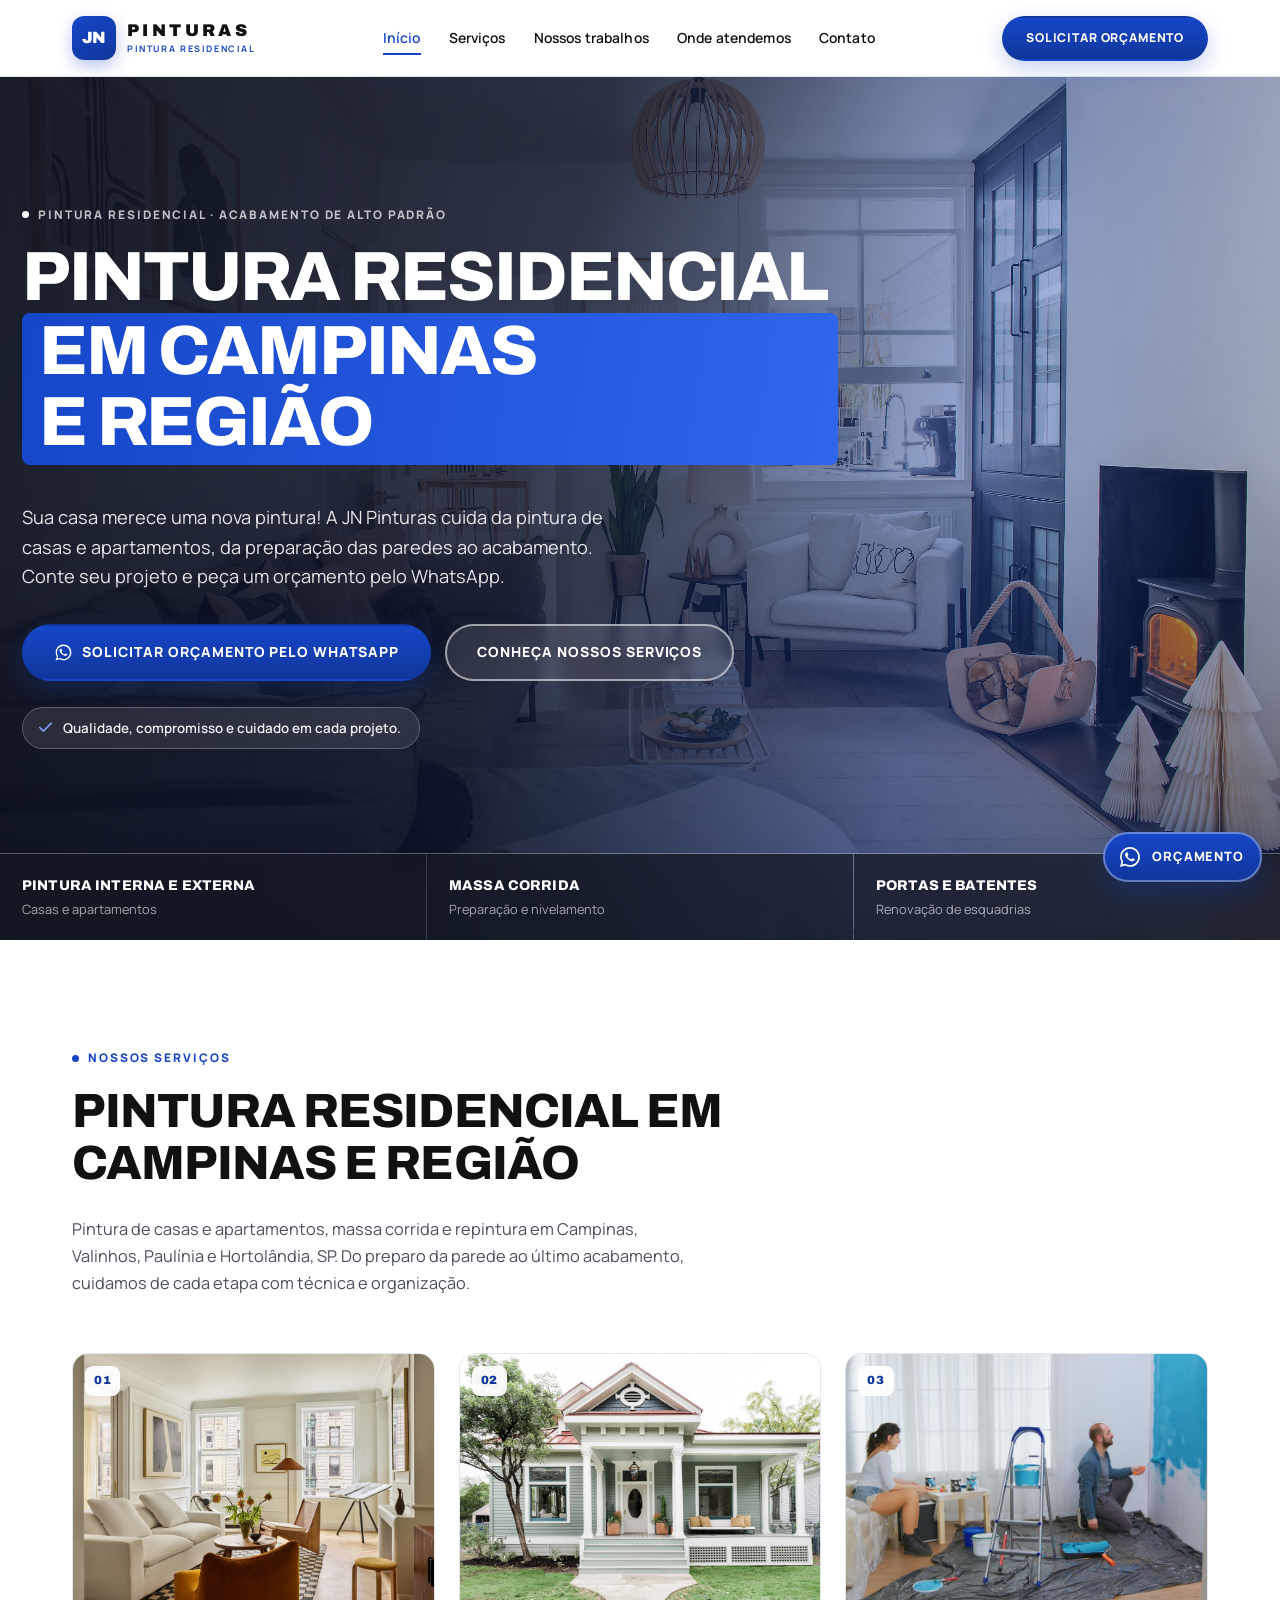
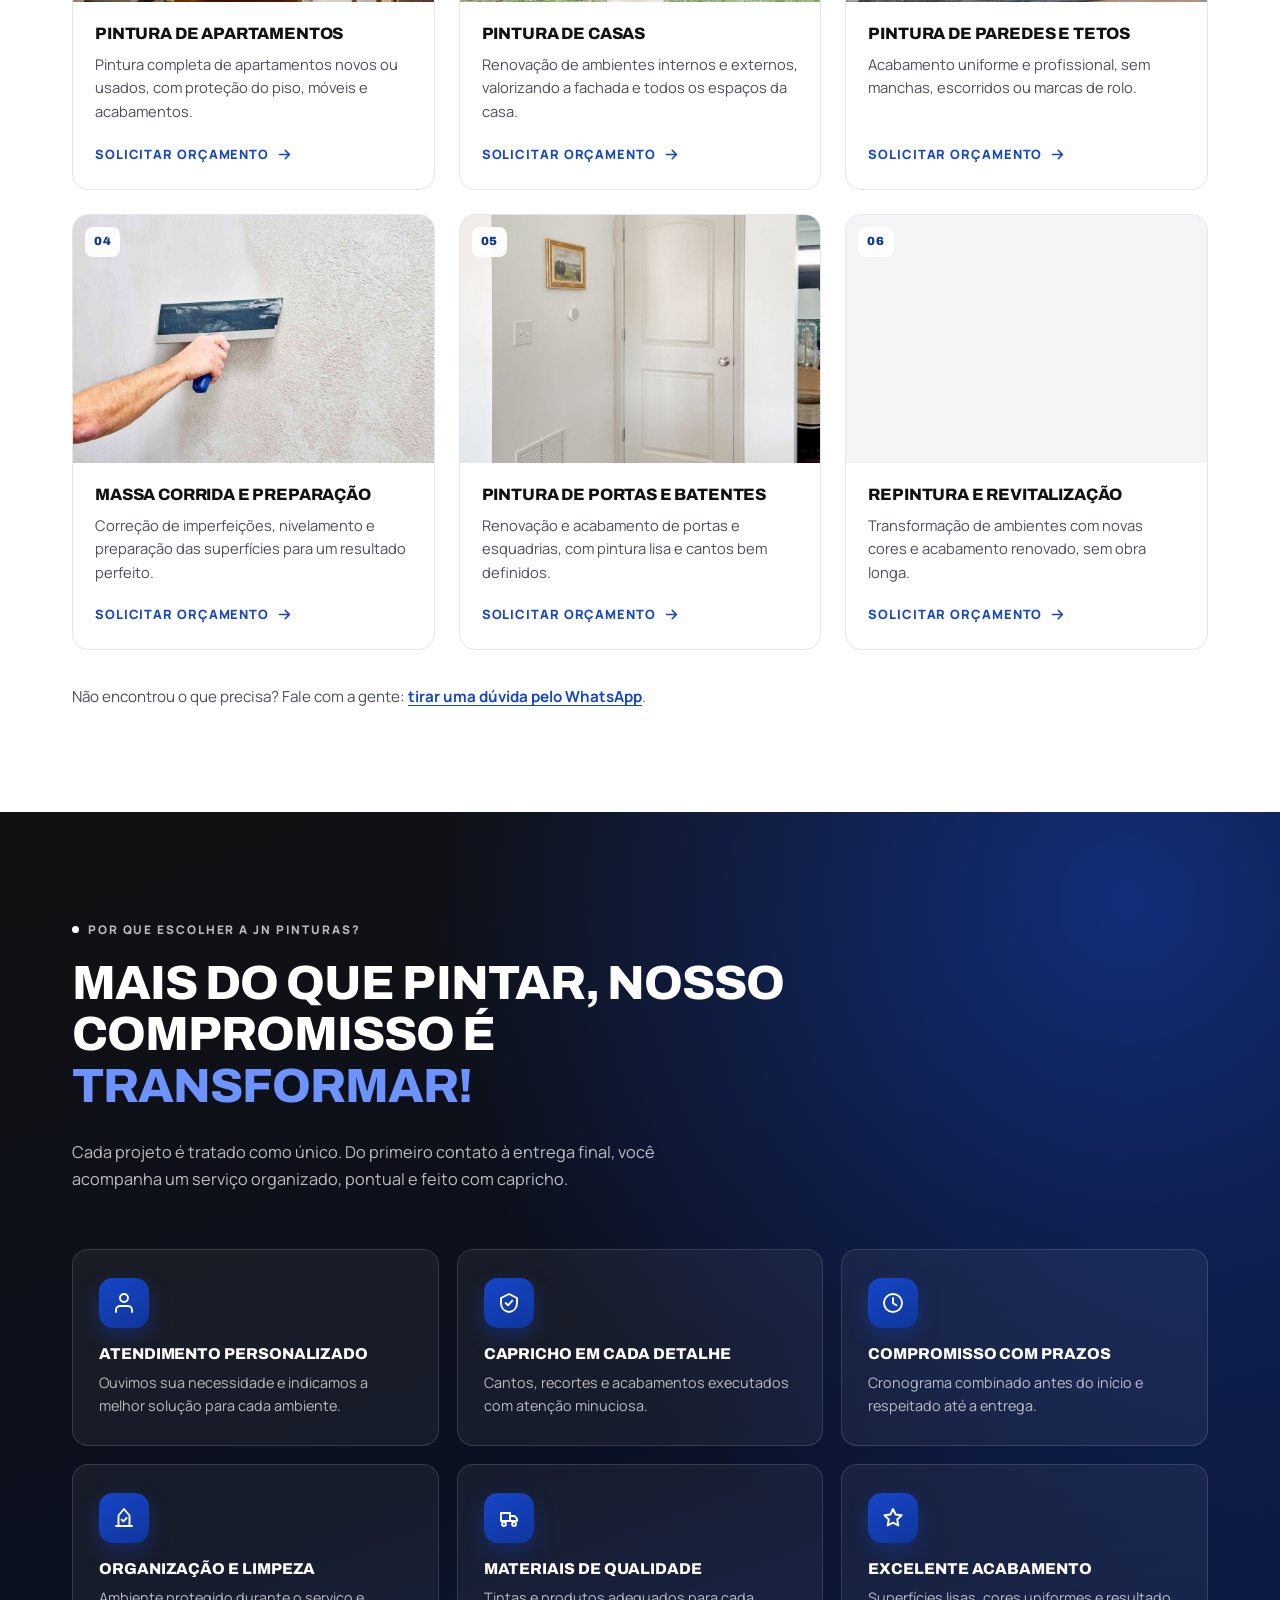
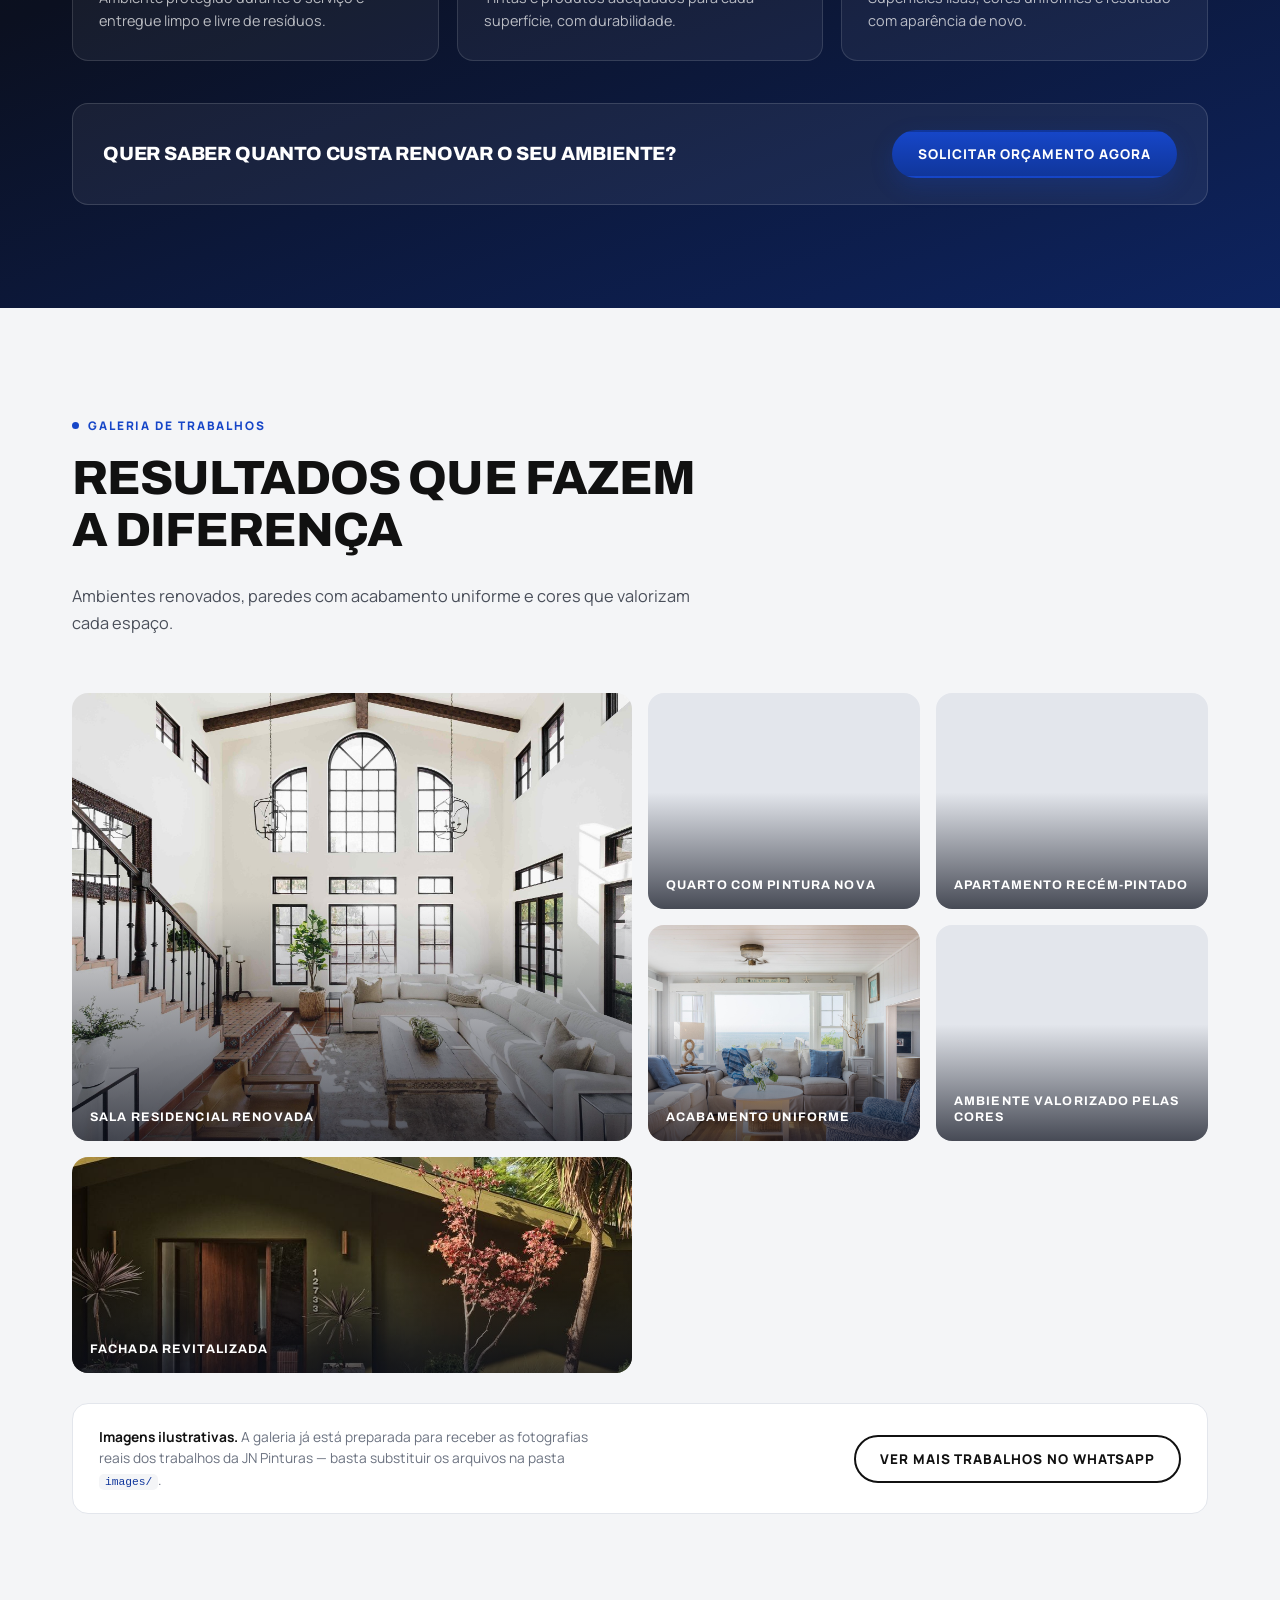
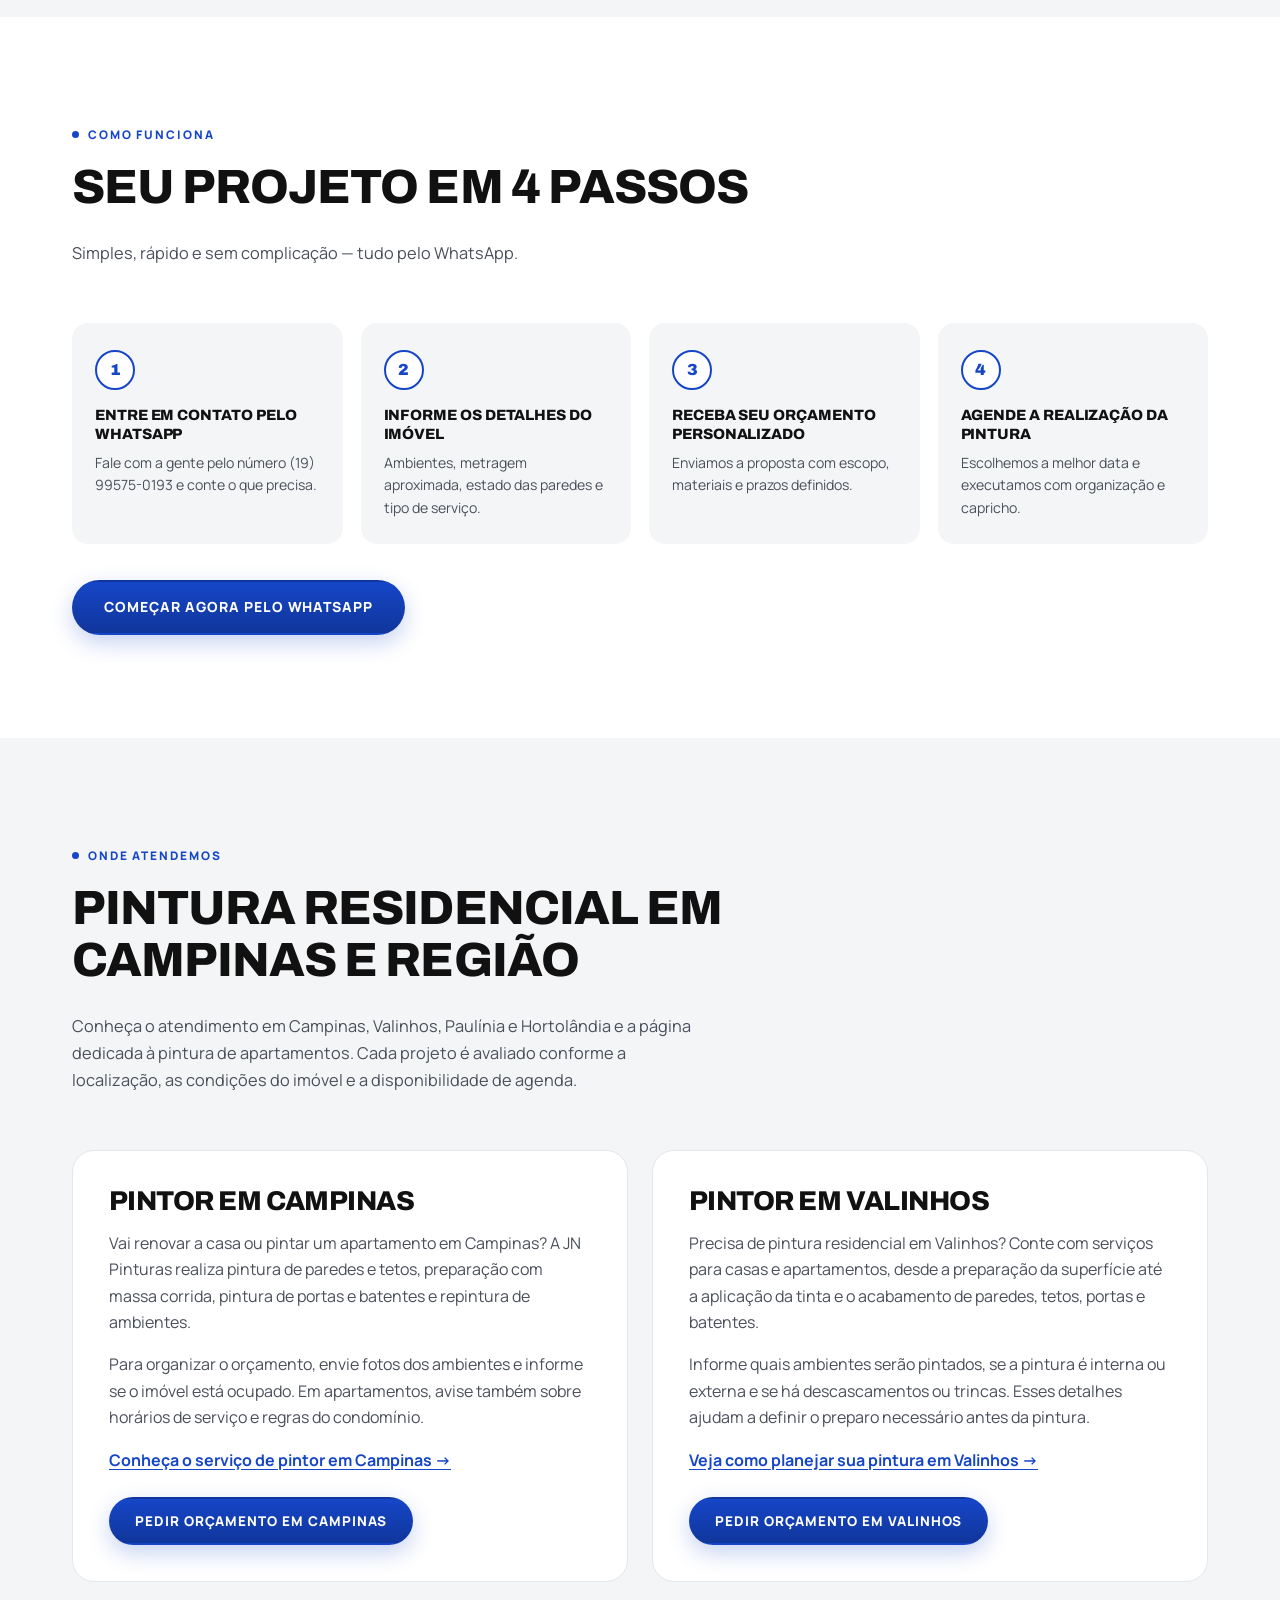
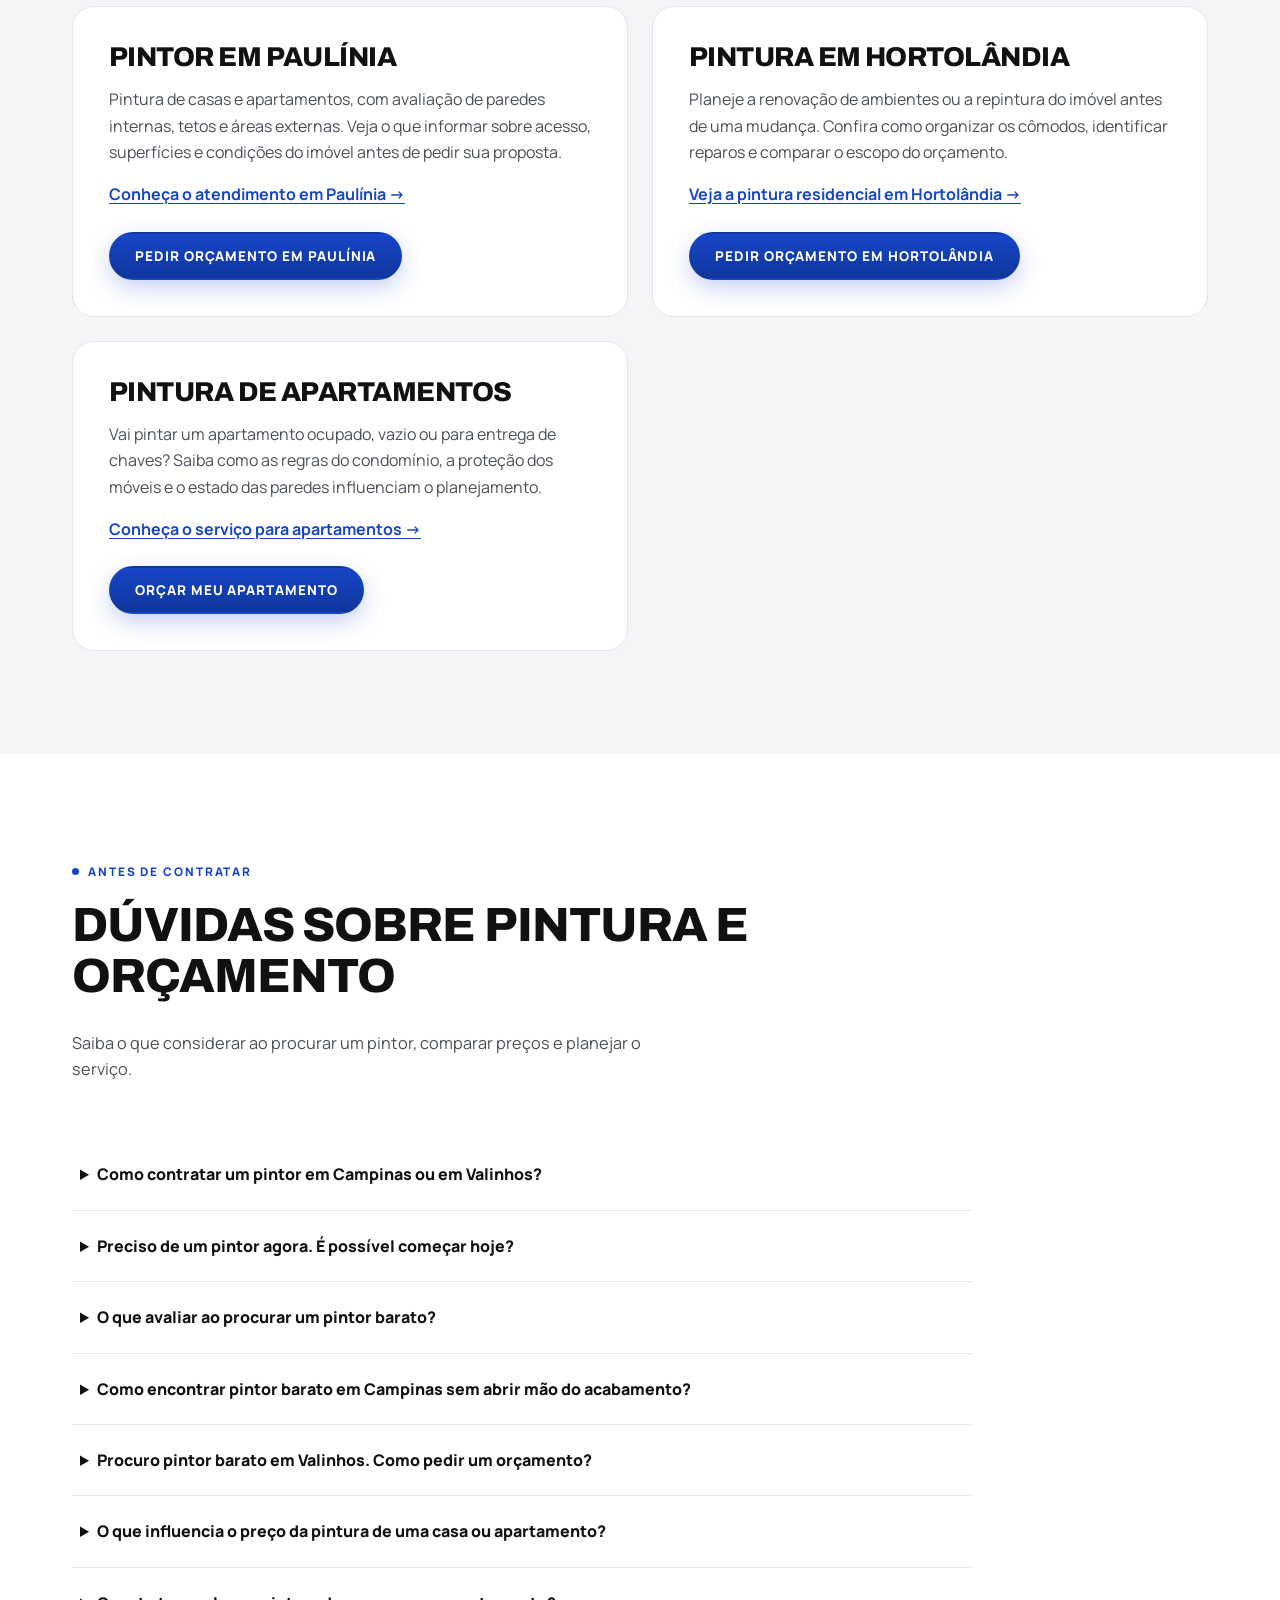
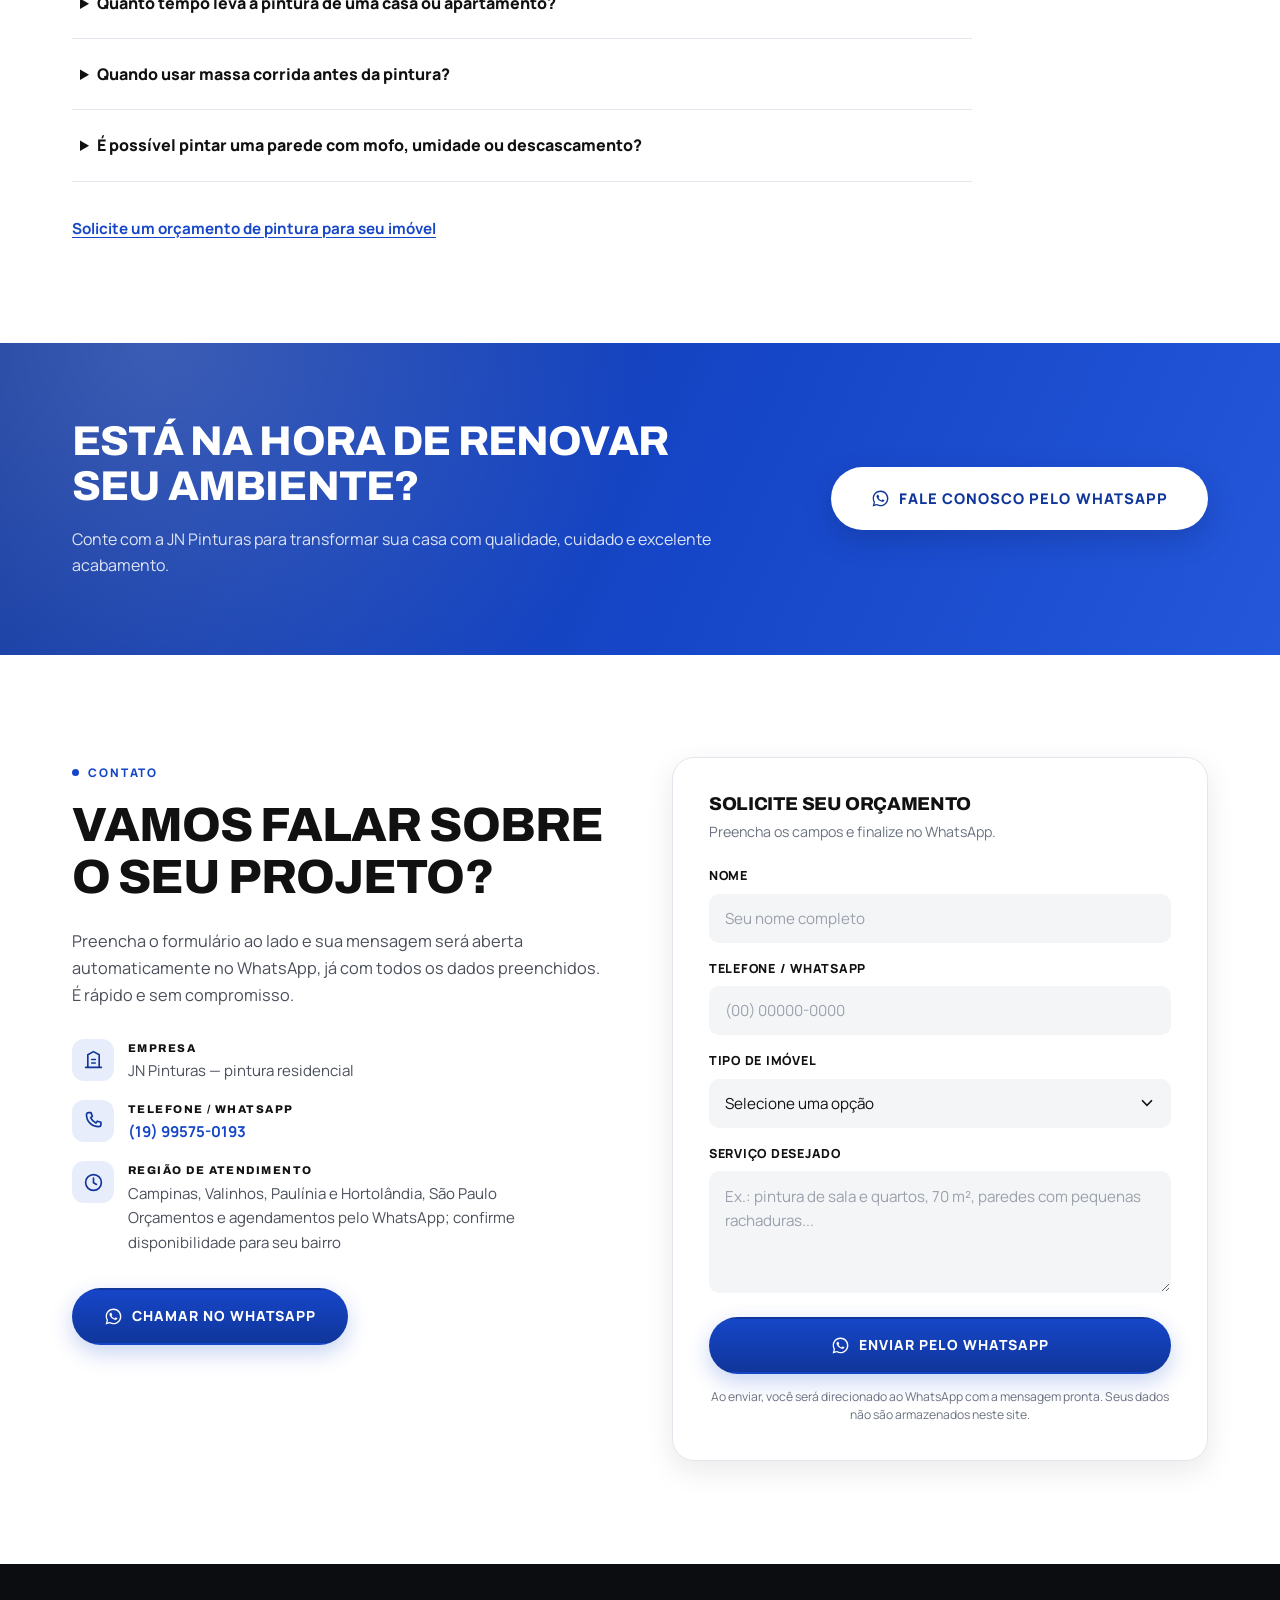
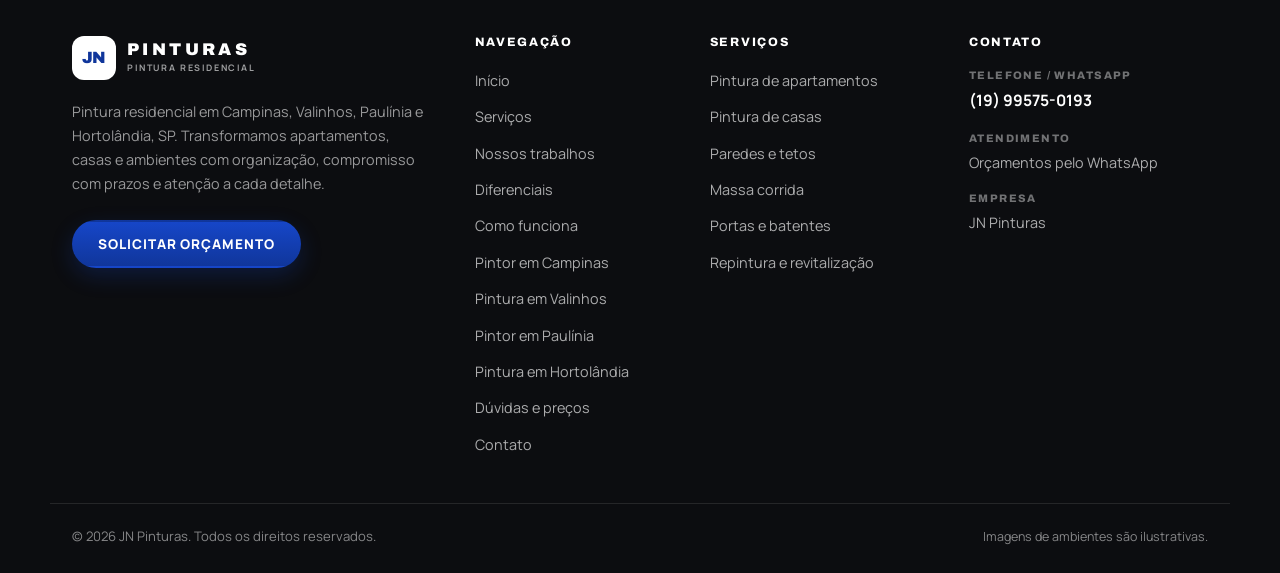
==== commit 97a75ac3: "🦎 GeckoAI: Adiciona páginas de destino por cidade e serviço com SEO local Feito com GeckoAI a pedido" ====
--- a/index.html
+++ b/index.html
@@ -3,8 +3,8 @@
 <head>
 <meta charset="UTF-8">
 <meta name="viewport" content="width=device-width, initial-scale=1">
-<title>Pintor em Campinas e Valinhos | JN Pinturas</title>
-<meta name="description" content="Pintura residencial em Campinas e Valinhos: casas, apartamentos, massa corrida e repintura. Solicite seu orçamento com a JN Pinturas pelo WhatsApp.">
+<title>Pintura Residencial em Campinas e Região | JN Pinturas</title>
+<meta name="description" content="Pintura de casas e apartamentos em Campinas, Valinhos, Paulínia e Hortolândia. Preparação de paredes e repintura. Peça orçamento à JN Pinturas pelo WhatsApp.">
 <meta name="author" content="JN Pinturas">
 <meta name="robots" content="index, follow, max-image-preview:large, max-snippet:-1, max-video-preview:-1">
 <meta name="theme-color" content="#1646C8">
@@ -15,13 +15,13 @@
 <meta property="og:type" content="website">
 <meta property="og:locale" content="pt_BR">
 <meta property="og:site_name" content="JN Pinturas">
-<meta property="og:title" content="Pintor em Campinas e Valinhos | JN Pinturas">
-<meta property="og:description" content="Pintura de casas e apartamentos em Campinas e Valinhos, com preparação de paredes e atenção ao acabamento. Solicite seu orçamento pelo WhatsApp.">
+<meta property="og:title" content="Pintura Residencial em Campinas e Região | JN Pinturas">
+<meta property="og:description" content="Pintura de casas e apartamentos em Campinas, Valinhos, Paulínia e Hortolândia. Conheça os serviços e solicite seu orçamento pelo WhatsApp.">
 <meta property="og:image" content="https://www.jnpinturas.com.br/images/hero-sala-pintada.jpg">
-<meta property="og:image:alt" content="Sala residencial moderna com paredes recém-pintadas">
+<meta property="og:image:alt" content="Imagem ilustrativa de sala residencial com paredes recém-pintadas">
 <meta name="twitter:card" content="summary_large_image">
-<meta name="twitter:title" content="Pintor em Campinas e Valinhos | JN Pinturas">
-<meta name="twitter:description" content="Pintura residencial em Campinas e Valinhos: casas, apartamentos, massa corrida e repintura. Peça orçamento pelo WhatsApp.">
+<meta name="twitter:title" content="Pintura Residencial em Campinas e Região | JN Pinturas">
+<meta name="twitter:description" content="Pintura de casas e apartamentos em Campinas, Valinhos, Paulínia e Hortolândia. Peça orçamento pelo WhatsApp.">
 <meta name="twitter:image" content="https://www.jnpinturas.com.br/images/hero-sala-pintada.jpg">
 <meta name="twitter:image:alt" content="Imagem ilustrativa de sala residencial com paredes recém-pintadas">
 
@@ -48,8 +48,8 @@
       "@type": "WebPage",
       "@id": "https://www.jnpinturas.com.br/#pagina",
       "url": "https://www.jnpinturas.com.br/",
-      "name": "Pintor em Campinas e Valinhos | JN Pinturas",
-      "description": "Pintura residencial em Campinas e Valinhos: casas, apartamentos, massa corrida e repintura. Solicite seu orçamento com a JN Pinturas pelo WhatsApp.",
+      "name": "Pintura Residencial em Campinas e Região | JN Pinturas",
+      "description": "Pintura de casas e apartamentos em Campinas, Valinhos, Paulínia e Hortolândia. Preparação de paredes e repintura. Peça orçamento à JN Pinturas pelo WhatsApp.",
       "inLanguage": "pt-BR",
       "isPartOf": { "@id": "https://www.jnpinturas.com.br/#site" },
       "mainEntity": { "@id": "https://www.jnpinturas.com.br/#empresa" },
@@ -64,13 +64,15 @@
       "@id": "https://www.jnpinturas.com.br/#empresa",
       "url": "https://www.jnpinturas.com.br/",
       "name": "JN Pinturas",
-      "description": "Pintor em Campinas e Valinhos, SP. Pintura residencial de casas e apartamentos, paredes e tetos, portas e batentes, massa corrida e repintura.",
+      "description": "Pintura residencial em Campinas, Valinhos, Paulínia e Hortolândia. Casas e apartamentos, paredes e tetos, portas e batentes, preparação e repintura.",
       "telephone": "+5519995750193",
       "image": "https://www.jnpinturas.com.br/images/hero-sala-pintada.jpg",
       "mainEntityOfPage": { "@id": "https://www.jnpinturas.com.br/#pagina" },
       "areaServed": [
         { "@id": "https://www.jnpinturas.com.br/#campinas" },
-        { "@id": "https://www.jnpinturas.com.br/#valinhos" }
+        { "@id": "https://www.jnpinturas.com.br/#valinhos" },
+        { "@type": "City", "name": "Paulínia", "containedInPlace": { "@type": "State", "name": "São Paulo" } },
+        { "@type": "City", "name": "Hortolândia", "containedInPlace": { "@type": "State", "name": "São Paulo" } }
       ],
       "knowsLanguage": "pt-BR",
       "contactPoint": {
@@ -82,7 +84,7 @@
       },
       "hasOfferCatalog": {
         "@type": "OfferCatalog",
-        "name": "Serviços de pintura residencial em Campinas e Valinhos",
+        "name": "Serviços de pintura residencial em Campinas e região",
         "url": "https://www.jnpinturas.com.br/#servicos",
         "itemListElement": [
           { "@type": "Offer", "itemOffered": { "@type": "Service", "name": "Pintura de apartamentos", "serviceType": "Pintura residencial", "provider": { "@id": "https://www.jnpinturas.com.br/#empresa" } } },
@@ -130,7 +132,7 @@
         <li><a class="nav-link" href="#inicio">Início</a></li>
         <li><a class="nav-link" href="#servicos">Serviços</a></li>
         <li><a class="nav-link" href="#trabalhos">Nossos trabalhos</a></li>
-        <li><a class="nav-link" href="#diferenciais">Diferenciais</a></li>
+        <li><a class="nav-link" href="#atendimento">Onde atendemos</a></li>
         <li><a class="nav-link" href="#contato">Contato</a></li>
       </ul>
       <a class="btn btn-primary btn-block nav-cta wa-link"
@@ -175,8 +177,8 @@
       </p>
 
       <h1 class="hero-title">
-        Pintor em Campinas
-        <span class="hl">e Valinhos</span>
+        Pintura residencial
+        <span class="hl">em Campinas e região</span>
       </h1>
 
       <p class="hero-sub">
@@ -213,9 +215,9 @@
     <div class="container">
       <header class="section-head reveal">
         <p class="eyebrow"><span class="dot" aria-hidden="true"></span> Nossos serviços</p>
-        <h2 class="section-title">Pintura residencial em<br>Campinas e Valinhos</h2>
+        <h2 class="section-title">Pintura residencial em<br>Campinas e região</h2>
         <p class="section-text">
-          Pintura de casas e apartamentos, massa corrida e repintura em Campinas e Valinhos, SP.
+          Pintura de casas e apartamentos, massa corrida e repintura em Campinas, Valinhos, Paulínia e Hortolândia, SP.
           Do preparo da parede ao último acabamento, cuidamos de cada etapa com técnica e organização.
         </p>
       </header>
@@ -513,21 +515,41 @@
     <div class="container">
       <header class="section-head">
         <p class="eyebrow"><span class="dot" aria-hidden="true"></span> Onde atendemos</p>
-        <h2 class="section-title" id="atendimento-titulo">Seu projeto de pintura em Campinas e Valinhos</h2>
-        <p class="section-text">Atendimento residencial nas duas cidades, com orçamento conforme o imóvel e o serviço. Informe seu bairro, as medidas aproximadas e o estado das superfícies para avaliarmos seu projeto.</p>
+        <h2 class="section-title" id="atendimento-titulo">Pintura residencial em Campinas e região</h2>
+        <p class="section-text">Conheça o atendimento em Campinas, Valinhos, Paulínia e Hortolândia e a página dedicada à pintura de apartamentos. Cada projeto é avaliado conforme a localização, as condições do imóvel e a disponibilidade de agenda.</p>
       </header>
       <div class="local-services-grid">
         <article class="local-card" id="pintor-em-campinas">
           <h3>Pintor em Campinas</h3>
           <p>Vai renovar a casa ou pintar um apartamento em Campinas? A JN Pinturas realiza pintura de paredes e tetos, preparação com massa corrida, pintura de portas e batentes e repintura de ambientes.</p>
           <p>Para organizar o orçamento, envie fotos dos ambientes e informe se o imóvel está ocupado. Em apartamentos, avise também sobre horários de serviço e regras do condomínio.</p>
+          <p><a class="link-blue" href="/pintor-em-campinas/">Conheça o serviço de pintor em Campinas →</a></p>
           <a class="btn btn-primary wa-link" href="https://wa.me/5519995750193" data-text="Olá! Procuro pintor em Campinas. Meu bairro é: ___. Gostaria de um orçamento de pintura." target="_blank" rel="noopener">Pedir orçamento em Campinas</a>
         </article>
         <article class="local-card" id="pintor-em-valinhos">
           <h3>Pintor em Valinhos</h3>
           <p>Precisa de pintura residencial em Valinhos? Conte com serviços para casas e apartamentos, desde a preparação da superfície até a aplicação da tinta e o acabamento de paredes, tetos, portas e batentes.</p>
           <p>Informe quais ambientes serão pintados, se a pintura é interna ou externa e se há descascamentos ou trincas. Esses detalhes ajudam a definir o preparo necessário antes da pintura.</p>
+          <p><a class="link-blue" href="/pintura-residencial-valinhos/">Veja como planejar sua pintura em Valinhos →</a></p>
           <a class="btn btn-primary wa-link" href="https://wa.me/5519995750193" data-text="Olá! Procuro pintor em Valinhos. Meu bairro é: ___. Gostaria de um orçamento de pintura." target="_blank" rel="noopener">Pedir orçamento em Valinhos</a>
+        </article>
+        <article class="local-card">
+          <h3>Pintor em Paulínia</h3>
+          <p>Pintura de casas e apartamentos, com avaliação de paredes internas, tetos e áreas externas. Veja o que informar sobre acesso, superfícies e condições do imóvel antes de pedir sua proposta.</p>
+          <p><a class="link-blue" href="/pintor-em-paulinia/">Conheça o atendimento em Paulínia →</a></p>
+          <a class="btn btn-primary wa-link" href="https://wa.me/5519995750193" data-text="Olá! Gostaria de um orçamento de pintura em Paulínia. Meu bairro é: ___." target="_blank" rel="noopener">Pedir orçamento em Paulínia</a>
+        </article>
+        <article class="local-card">
+          <h3>Pintura em Hortolândia</h3>
+          <p>Planeje a renovação de ambientes ou a repintura do imóvel antes de uma mudança. Confira como organizar os cômodos, identificar reparos e comparar o escopo do orçamento.</p>
+          <p><a class="link-blue" href="/pintura-residencial-hortolandia/">Veja a pintura residencial em Hortolândia →</a></p>
+          <a class="btn btn-primary wa-link" href="https://wa.me/5519995750193" data-text="Olá! Gostaria de um orçamento de pintura em Hortolândia. Meu bairro é: ___." target="_blank" rel="noopener">Pedir orçamento em Hortolândia</a>
+        </article>
+        <article class="local-card">
+          <h3>Pintura de apartamentos</h3>
+          <p>Vai pintar um apartamento ocupado, vazio ou para entrega de chaves? Saiba como as regras do condomínio, a proteção dos móveis e o estado das paredes influenciam o planejamento.</p>
+          <p><a class="link-blue" href="/pintura-de-apartamentos/">Conheça o serviço para apartamentos →</a></p>
+          <a class="btn btn-primary wa-link" href="https://wa.me/5519995750193" data-text="Olá! Gostaria de um orçamento para pintura de apartamento. Minha cidade é: ___." target="_blank" rel="noopener">Orçar meu apartamento</a>
         </article>
       </div>
     </div>
@@ -641,8 +663,8 @@
               </span>
               <span>
                 <strong>Região de atendimento</strong>
-                Campinas e Valinhos, São Paulo<br>
-                Orçamentos e agendamentos pelo WhatsApp
+                Campinas, Valinhos, Paulínia e Hortolândia, São Paulo<br>
+                Orçamentos e agendamentos pelo WhatsApp; confirme disponibilidade para seu bairro
               </span>
             </li>
           </ul>
@@ -726,7 +748,7 @@
         </span>
       </a>
       <p class="footer-text">
-        Pintura residencial em Campinas e Valinhos, SP, com qualidade e capricho.
+        Pintura residencial em Campinas, Valinhos, Paulínia e Hortolândia, SP.
         Transformamos apartamentos, casas e ambientes com organização,
         compromisso com prazos e atenção a cada detalhe.
       </p>
@@ -745,8 +767,10 @@
         <li><a href="#trabalhos">Nossos trabalhos</a></li>
         <li><a href="#diferenciais">Diferenciais</a></li>
         <li><a href="#como-funciona">Como funciona</a></li>
-        <li><a href="#pintor-em-campinas">Pintor em Campinas</a></li>
-        <li><a href="#pintor-em-valinhos">Pintor em Valinhos</a></li>
+        <li><a href="/pintor-em-campinas/">Pintor em Campinas</a></li>
+        <li><a href="/pintura-residencial-valinhos/">Pintura em Valinhos</a></li>
+        <li><a href="/pintor-em-paulinia/">Pintor em Paulínia</a></li>
+        <li><a href="/pintura-residencial-hortolandia/">Pintura em Hortolândia</a></li>
         <li><a href="#duvidas">Dúvidas e preços</a></li>
         <li><a href="#contato">Contato</a></li>
       </ul>
@@ -755,7 +779,7 @@
     <div class="footer-col">
       <h3 class="footer-title">Serviços</h3>
       <ul class="footer-links">
-        <li><a href="#servicos">Pintura de apartamentos</a></li>
+        <li><a href="/pintura-de-apartamentos/">Pintura de apartamentos</a></li>
         <li><a href="#servicos">Pintura de casas</a></li>
         <li><a href="#servicos">Paredes e tetos</a></li>
         <li><a href="#servicos">Massa corrida</a></li>
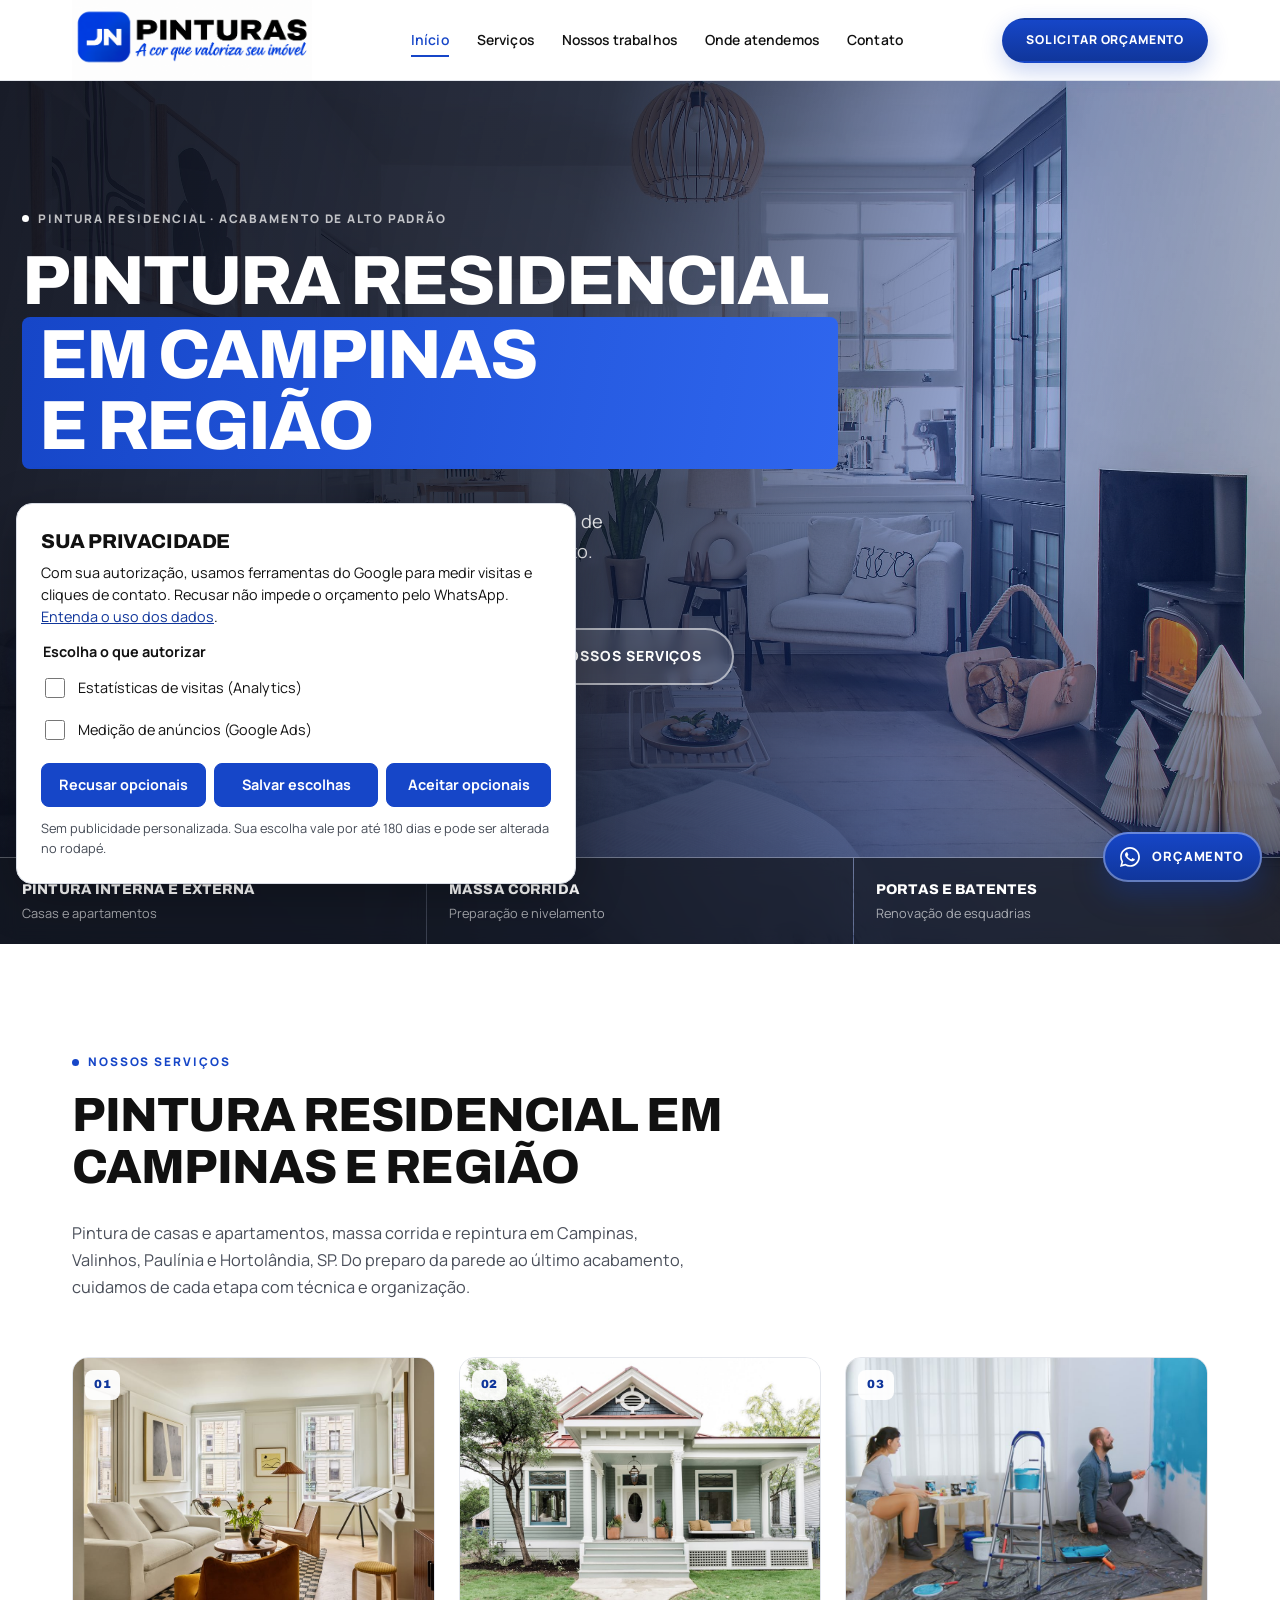
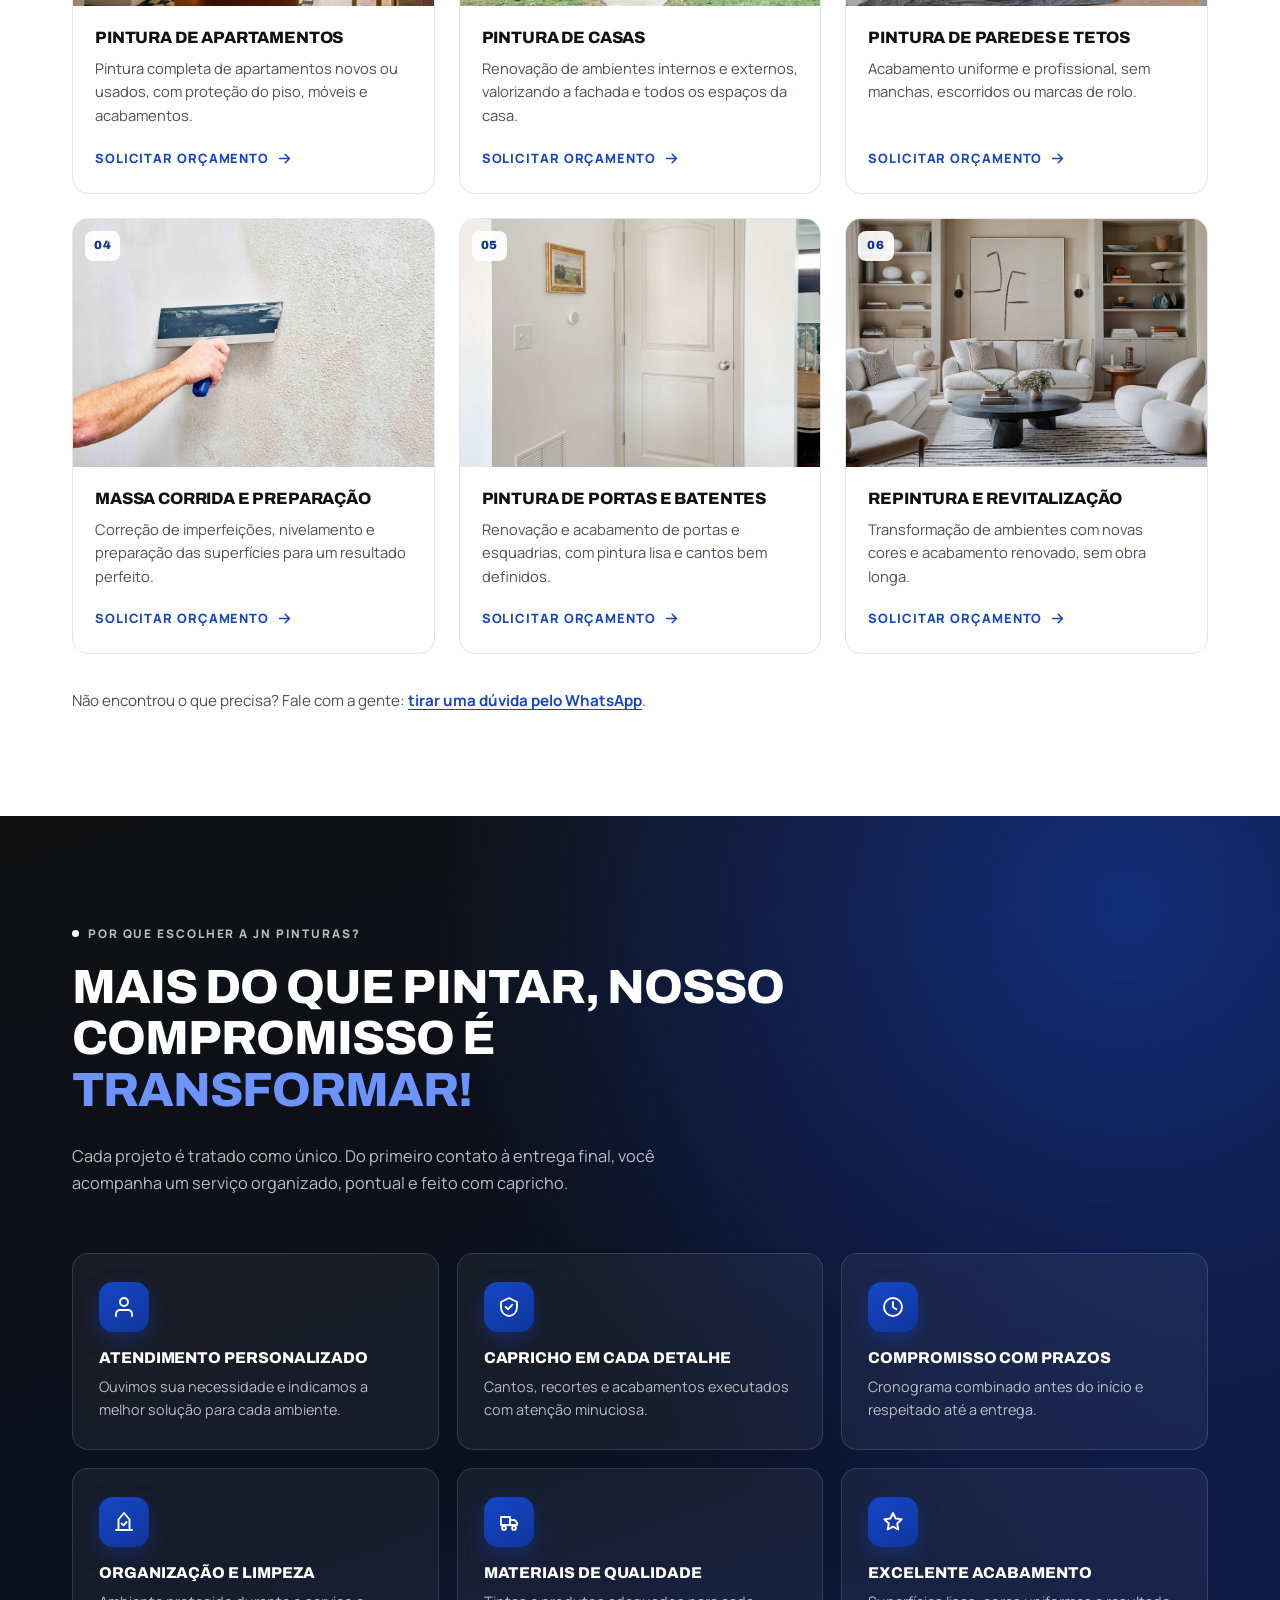
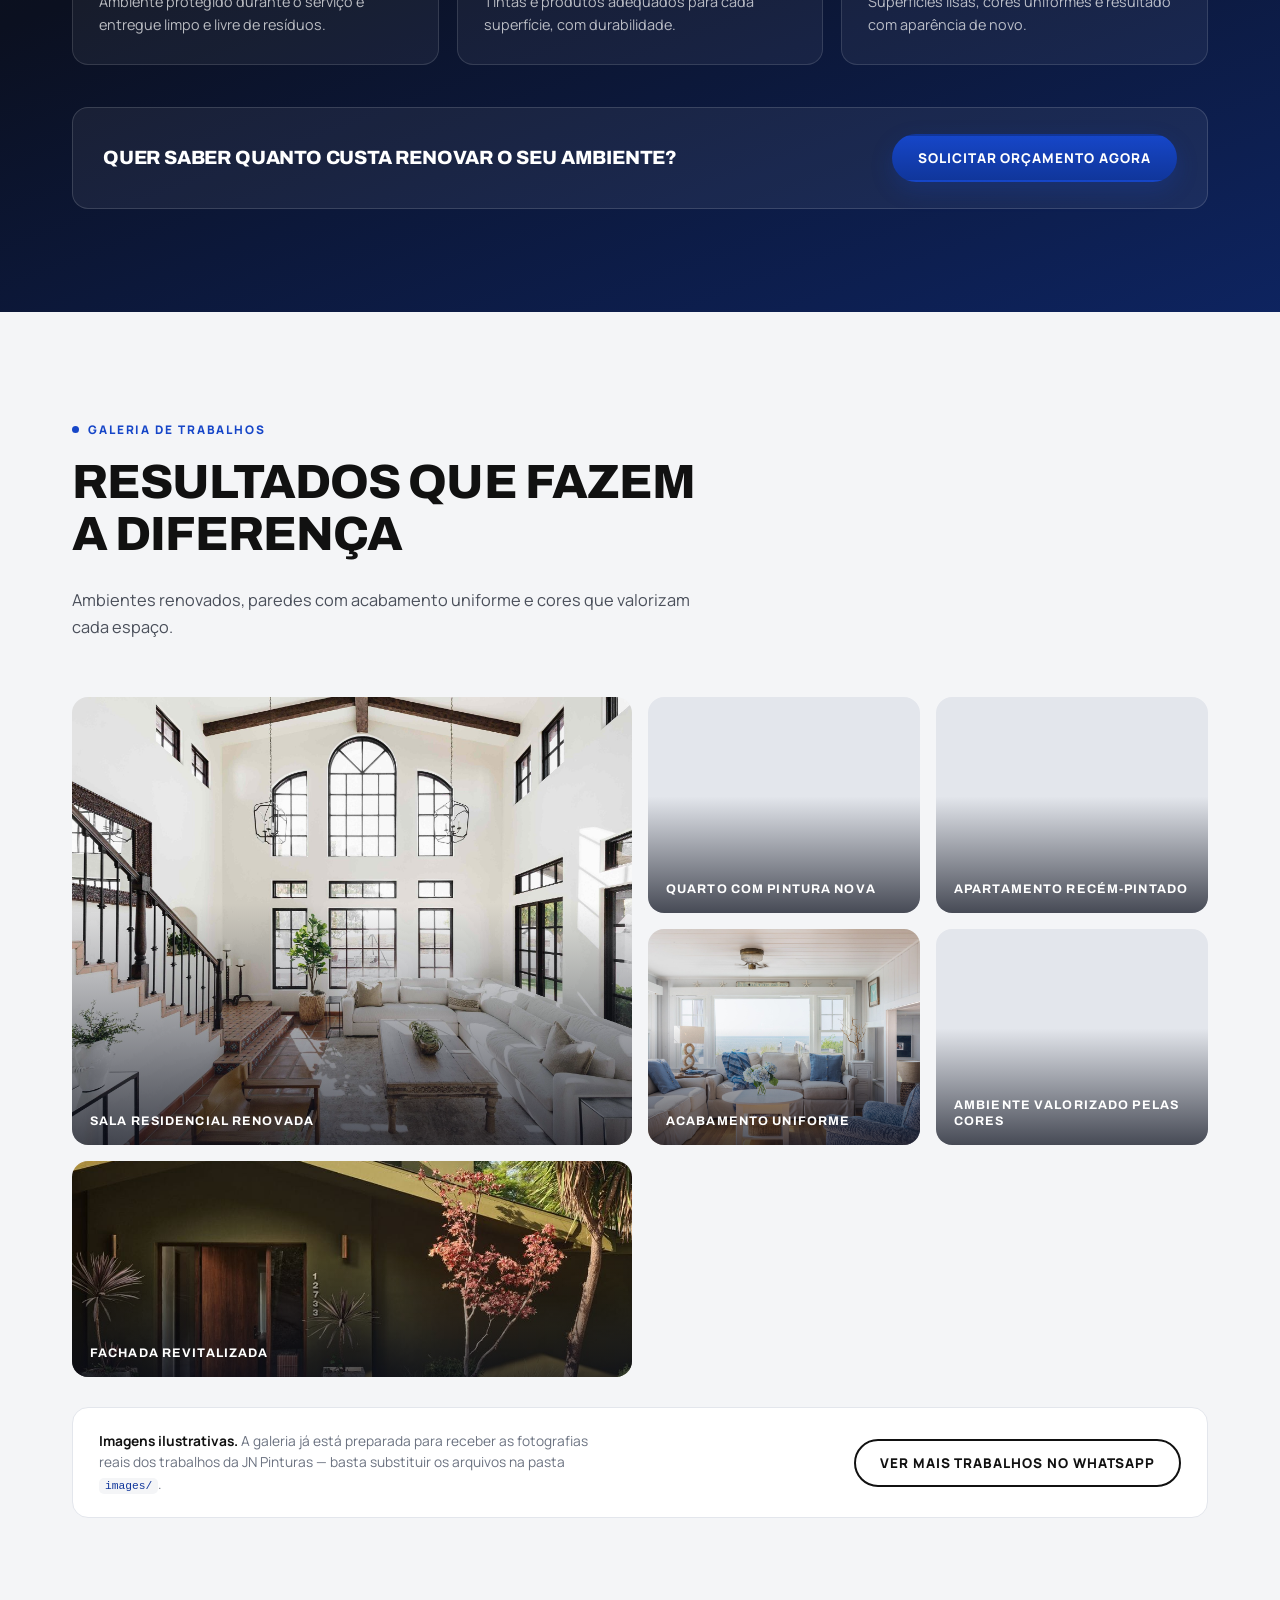
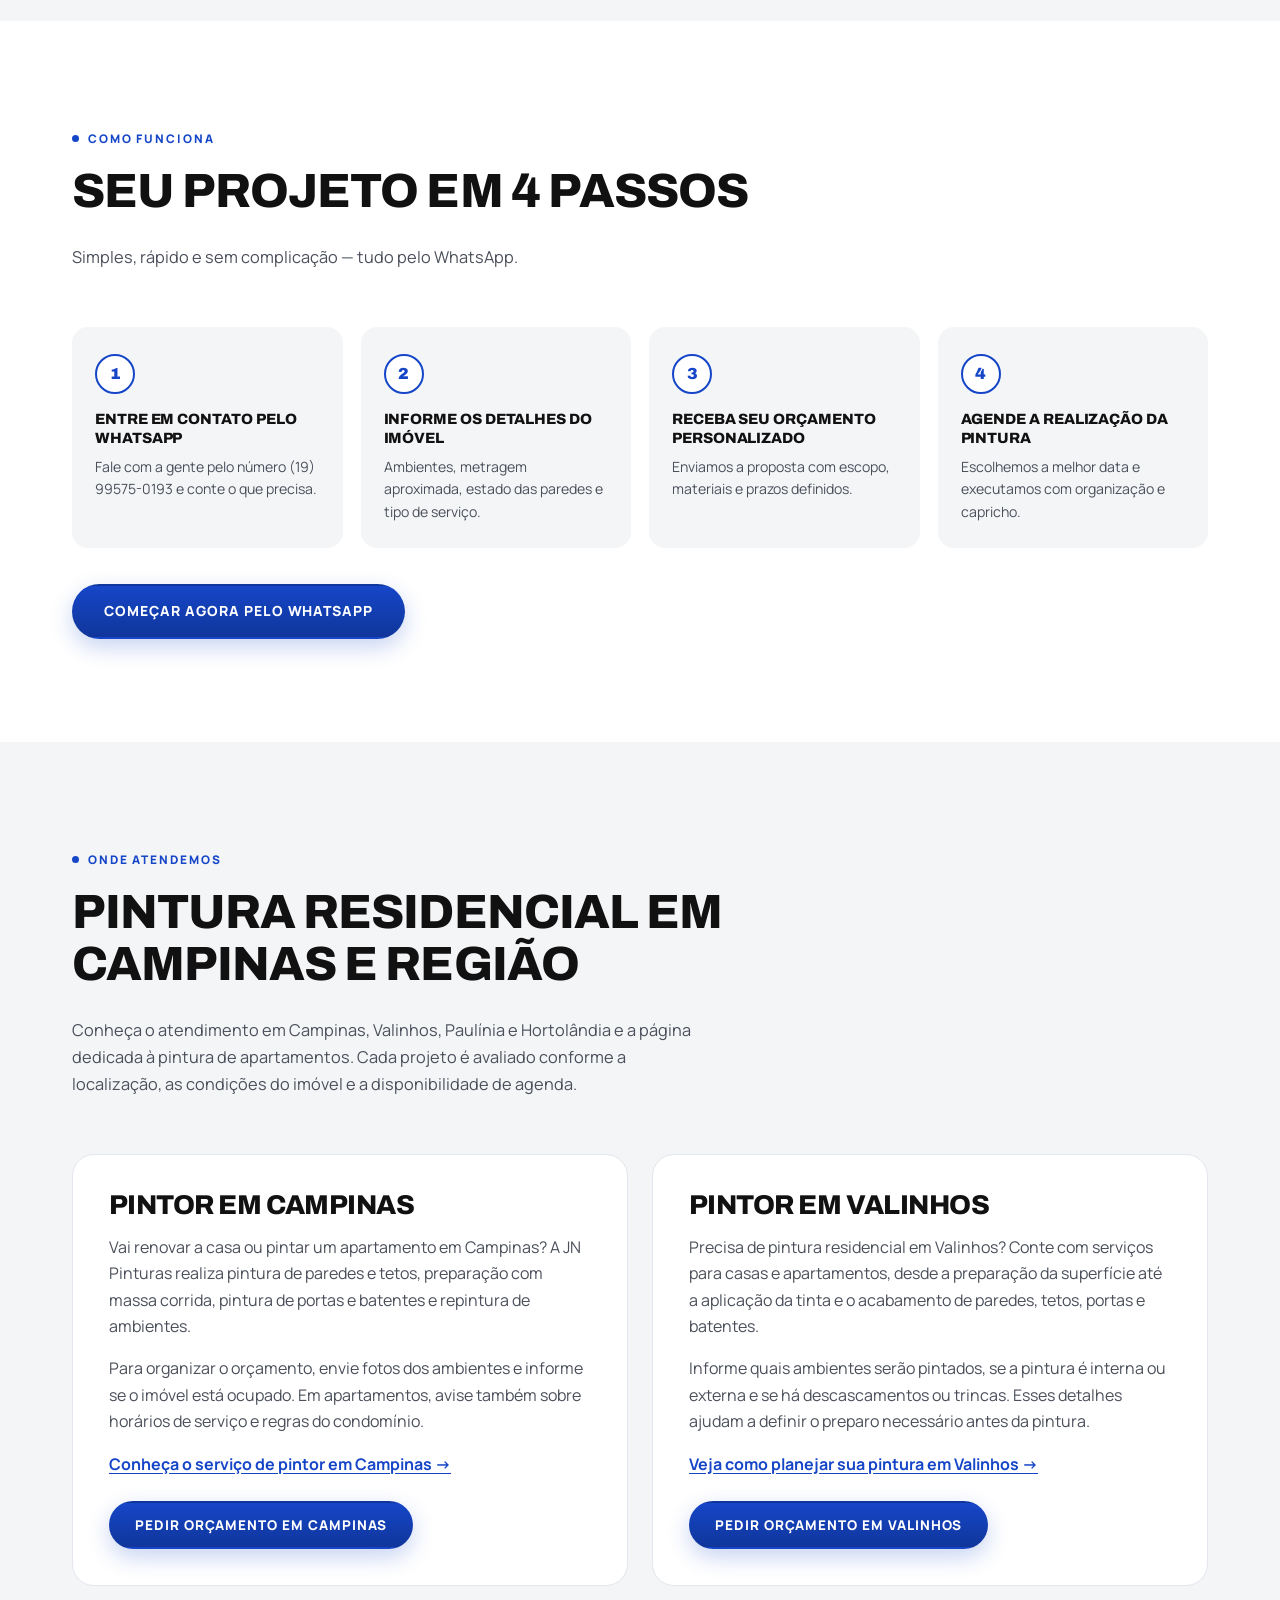
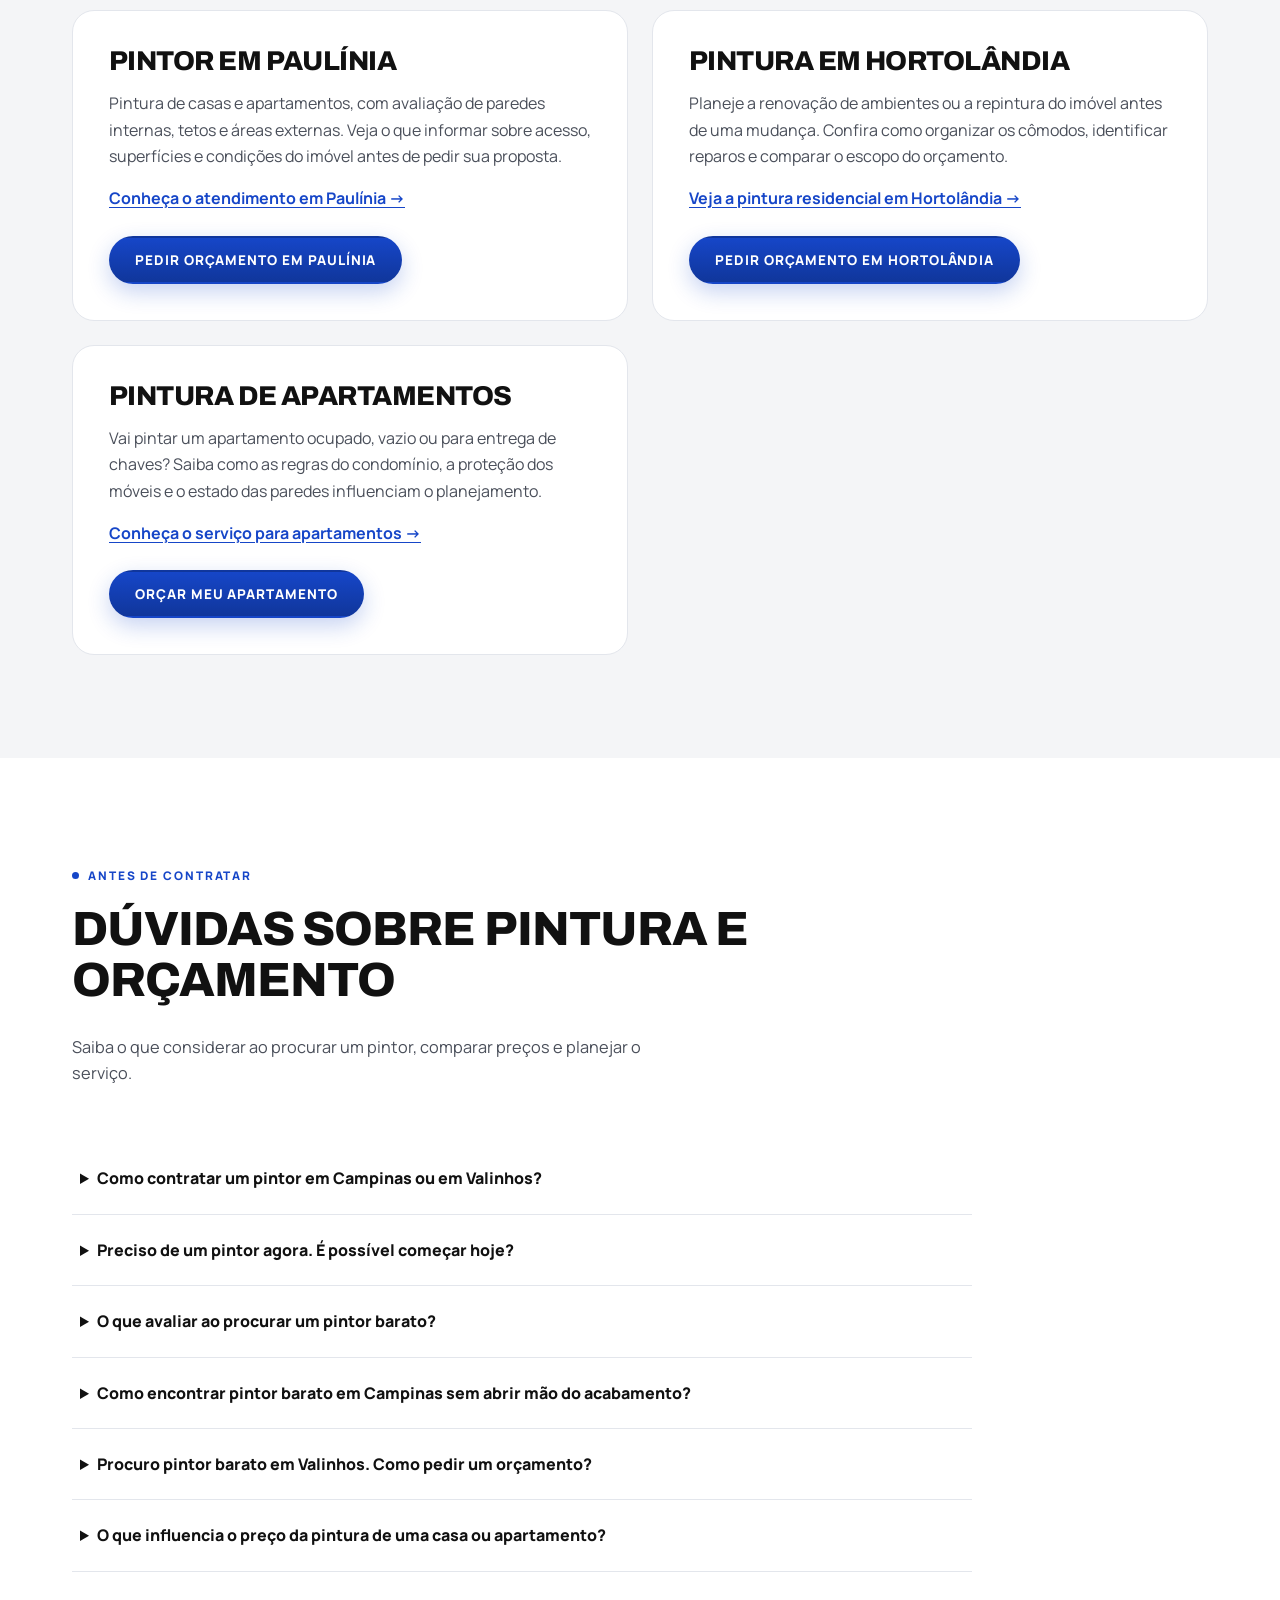
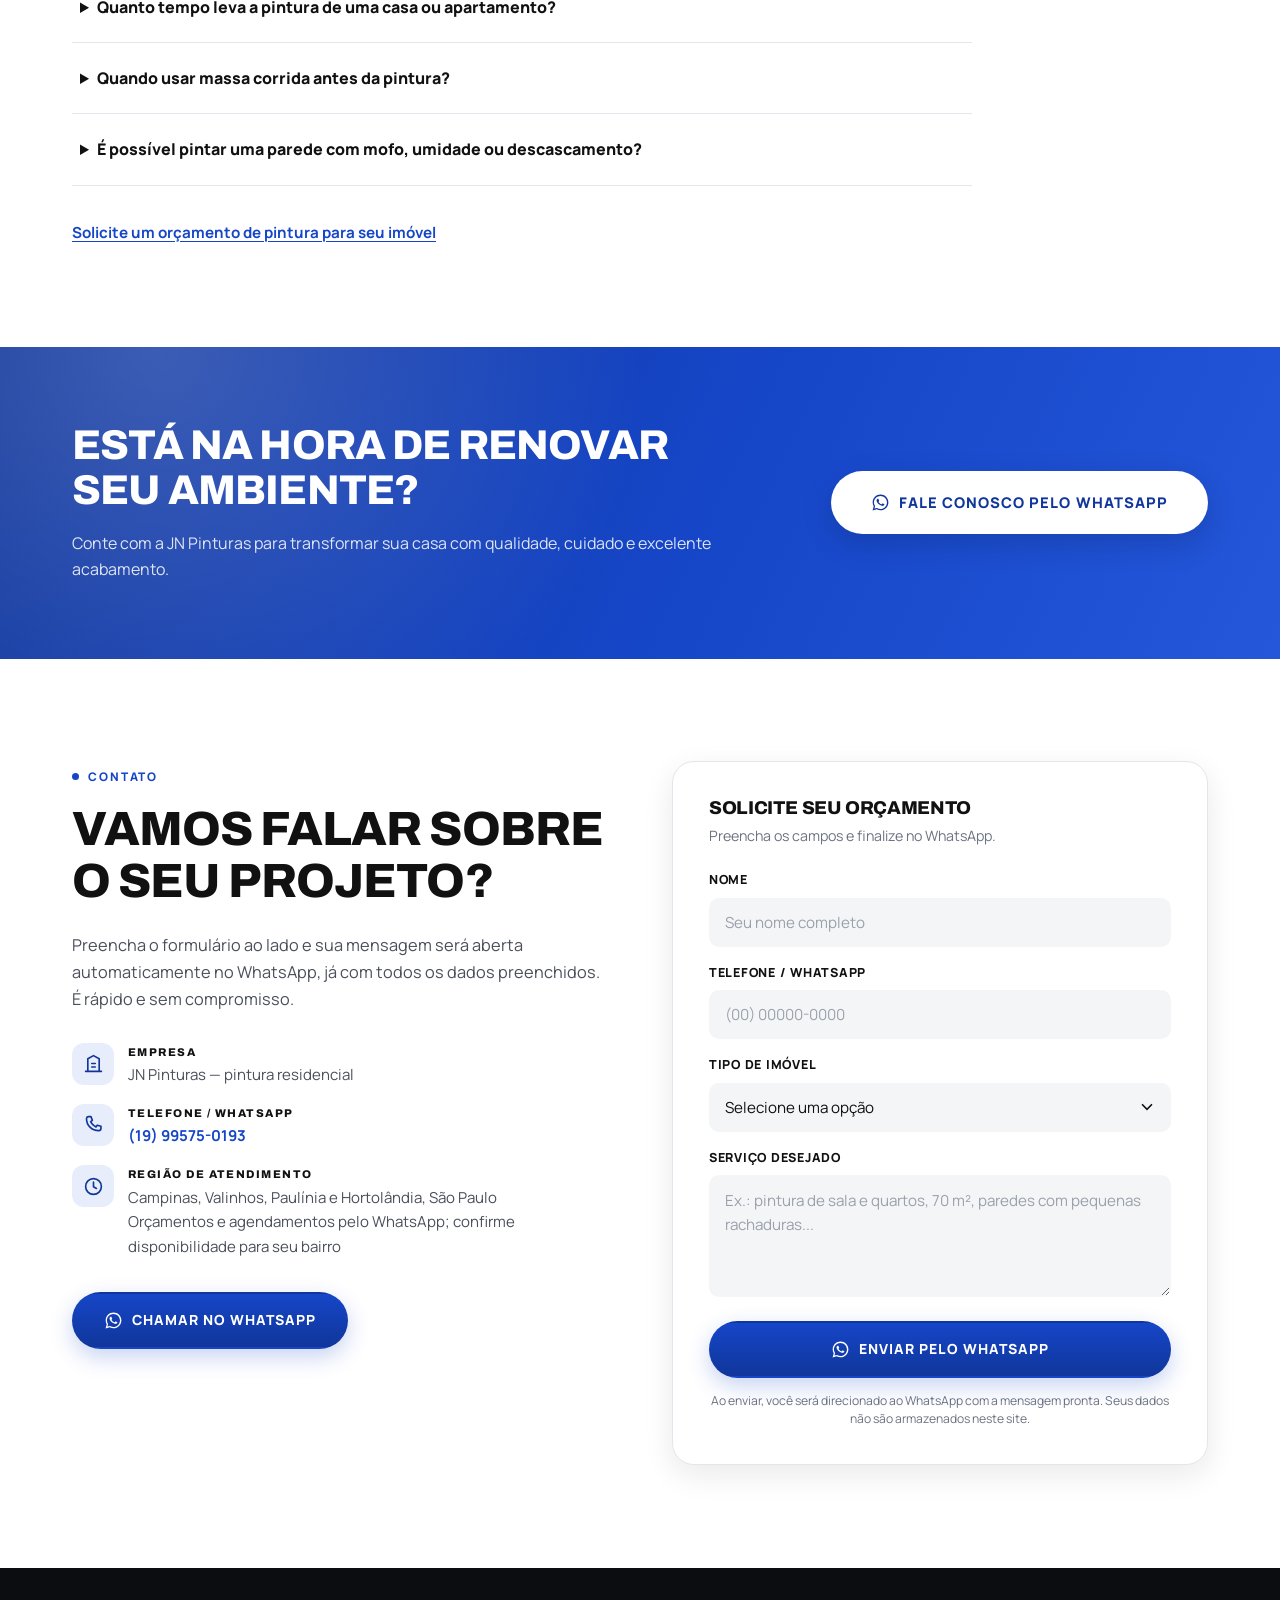
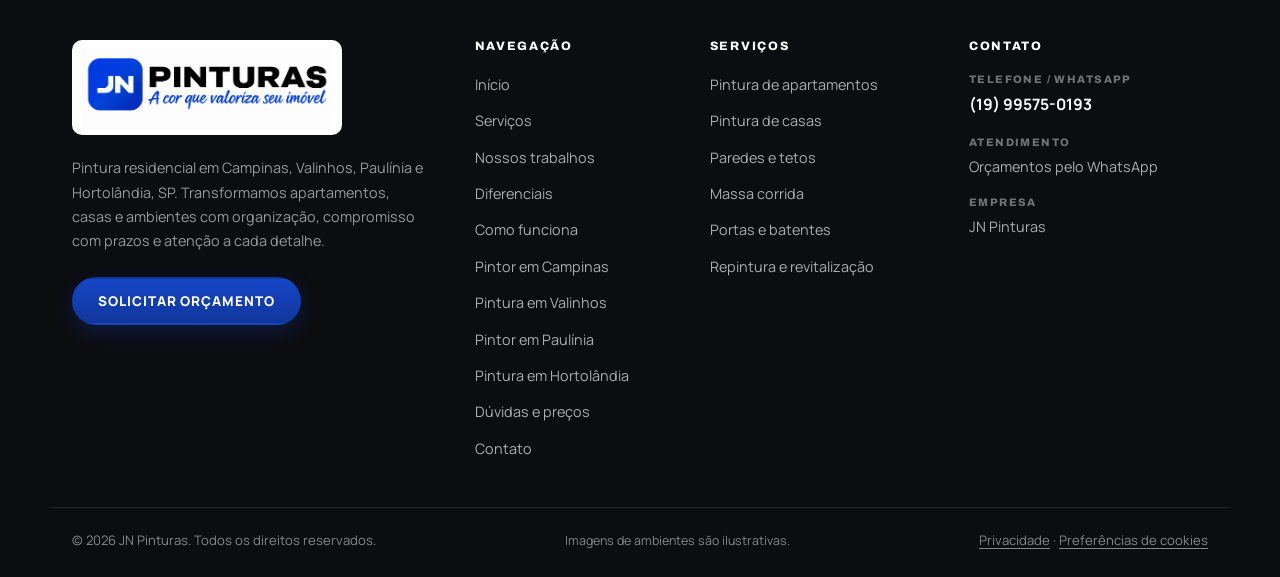
==== commit 7a3fd5c3: "🦎 GeckoAI: Aplica novo logotipo com slogan no cabeçalho das páginas e no rodapé da home Feito com Ge" ====
--- a/index.html
+++ b/index.html
@@ -120,11 +120,7 @@
 <header class="site-header" id="topo">
   <div class="container header-inner">
     <a class="logo" href="#inicio" aria-label="JN Pinturas — página inicial">
-      <span class="logo-mark" aria-hidden="true">JN</span>
-      <span class="logo-type">
-        <span class="logo-word">PINTURAS</span>
-        <span class="logo-sub">Pintura residencial</span>
-      </span>
+      <img class="logo-image" src="/images/logo-jn-pinturas.jpg" alt="JN Pinturas — A cor que valoriza seu imóvel" width="1024" height="341" decoding="async">
     </a>
 
     <nav class="nav" id="nav" aria-label="Navegação principal">
@@ -741,11 +737,7 @@
   <div class="container footer-grid">
     <div class="footer-brand">
       <a class="logo logo-light" href="#inicio" aria-label="JN Pinturas — página inicial">
-        <span class="logo-mark" aria-hidden="true">JN</span>
-        <span class="logo-type">
-          <span class="logo-word">PINTURAS</span>
-          <span class="logo-sub">Pintura residencial</span>
-        </span>
+        <img class="logo-image" src="/images/logo-jn-pinturas.jpg" alt="JN Pinturas — A cor que valoriza seu imóvel" width="1024" height="341" loading="lazy" decoding="async">
       </a>
       <p class="footer-text">
         Pintura residencial em Campinas, Valinhos, Paulínia e Hortolândia, SP.
--- a/css/style.css
+++ b/css/style.css
@@ -281,61 +281,25 @@
   min-height: var(--header-h);
 }
 
-/* Logotipo tipográfico */
+/* Logotipo oficial com slogan, preservando as proporções da imagem. */
 .logo {
   display: inline-flex;
   align-items: center;
-  gap: 11px;
-  color: var(--ink);
-  flex: 0 0 auto;
-}
-.logo:hover { color: var(--ink); }
-
-.logo-mark {
-  display: inline-flex;
-  align-items: center;
-  justify-content: center;
-  width: 44px;
-  height: 44px;
-  border-radius: 12px;
-  background: linear-gradient(150deg, var(--blue) 0%, var(--blue-dark) 100%);
-  color: #fff;
-  font-family: var(--font-display);
-  font-weight: 900;
-  font-size: 1.02rem;
-  letter-spacing: -.04em;
-  line-height: 1;
-  box-shadow: 0 6px 16px rgba(22, 70, 200, .3);
-}
-
-.logo-type { display: flex; flex-direction: column; line-height: 1; }
-
-.logo-word {
-  font-family: var(--font-display);
-  font-weight: 900;
-  font-size: 1.06rem;
-  letter-spacing: .2em;
-  color: var(--ink);
-  text-transform: uppercase;
-}
-
-.logo-sub {
-  margin-top: 5px;
-  font-family: var(--font-body);
-  font-size: .56rem;
-  font-weight: 700;
-  letter-spacing: .18em;
-  text-transform: uppercase;
-  color: var(--blue);
-}
-
-.logo-light .logo-word { color: #fff; }
-.logo-light .logo-sub { color: rgba(255, 255, 255, .6); }
-.logo-light .logo-mark {
+  flex: 0 1 auto;
+  min-width: 0;
+}
+.logo-image {
+  display: block;
+  width: clamp(160px, 22vw, 240px);
+  max-width: 100%;
+  height: auto;
+}
+.logo-light {
+  padding: 6px 10px;
   background: #fff;
-  color: var(--blue-dark);
-  box-shadow: none;
-}
+  border-radius: 10px;
+}
+.logo-light .logo-image { width: 250px; }
 
 /* Navegação */
 .nav { display: flex; align-items: center; gap: 30px; }
@@ -1317,9 +1281,7 @@
 }
 
 @media (max-width: 400px) {
-  .logo-word { font-size: .95rem; letter-spacing: .14em; }
-  .logo-mark { width: 40px; height: 40px; font-size: .94rem; }
-  .logo-sub { font-size: .5rem; letter-spacing: .13em; }
+  .site-header .logo-image { width: 160px; }
   .hero-title { font-size: 1.8rem; }
 }
 
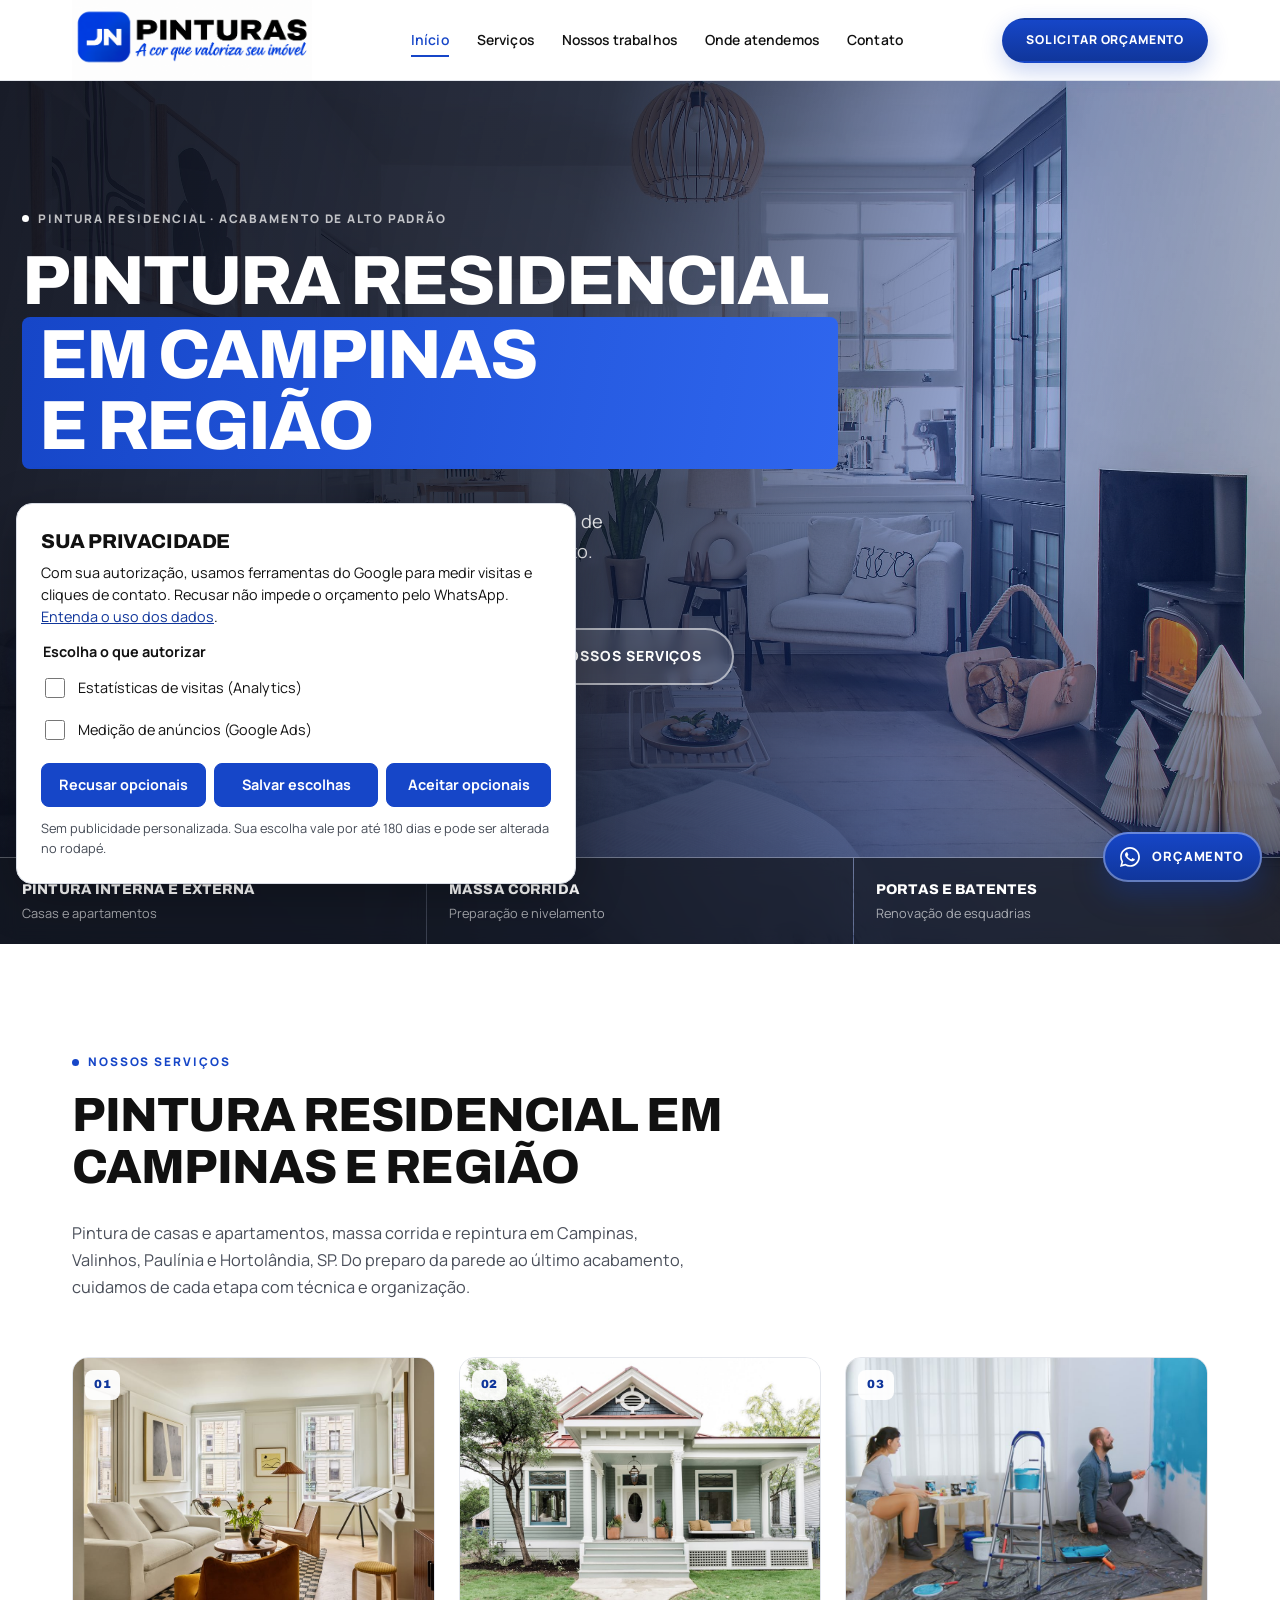
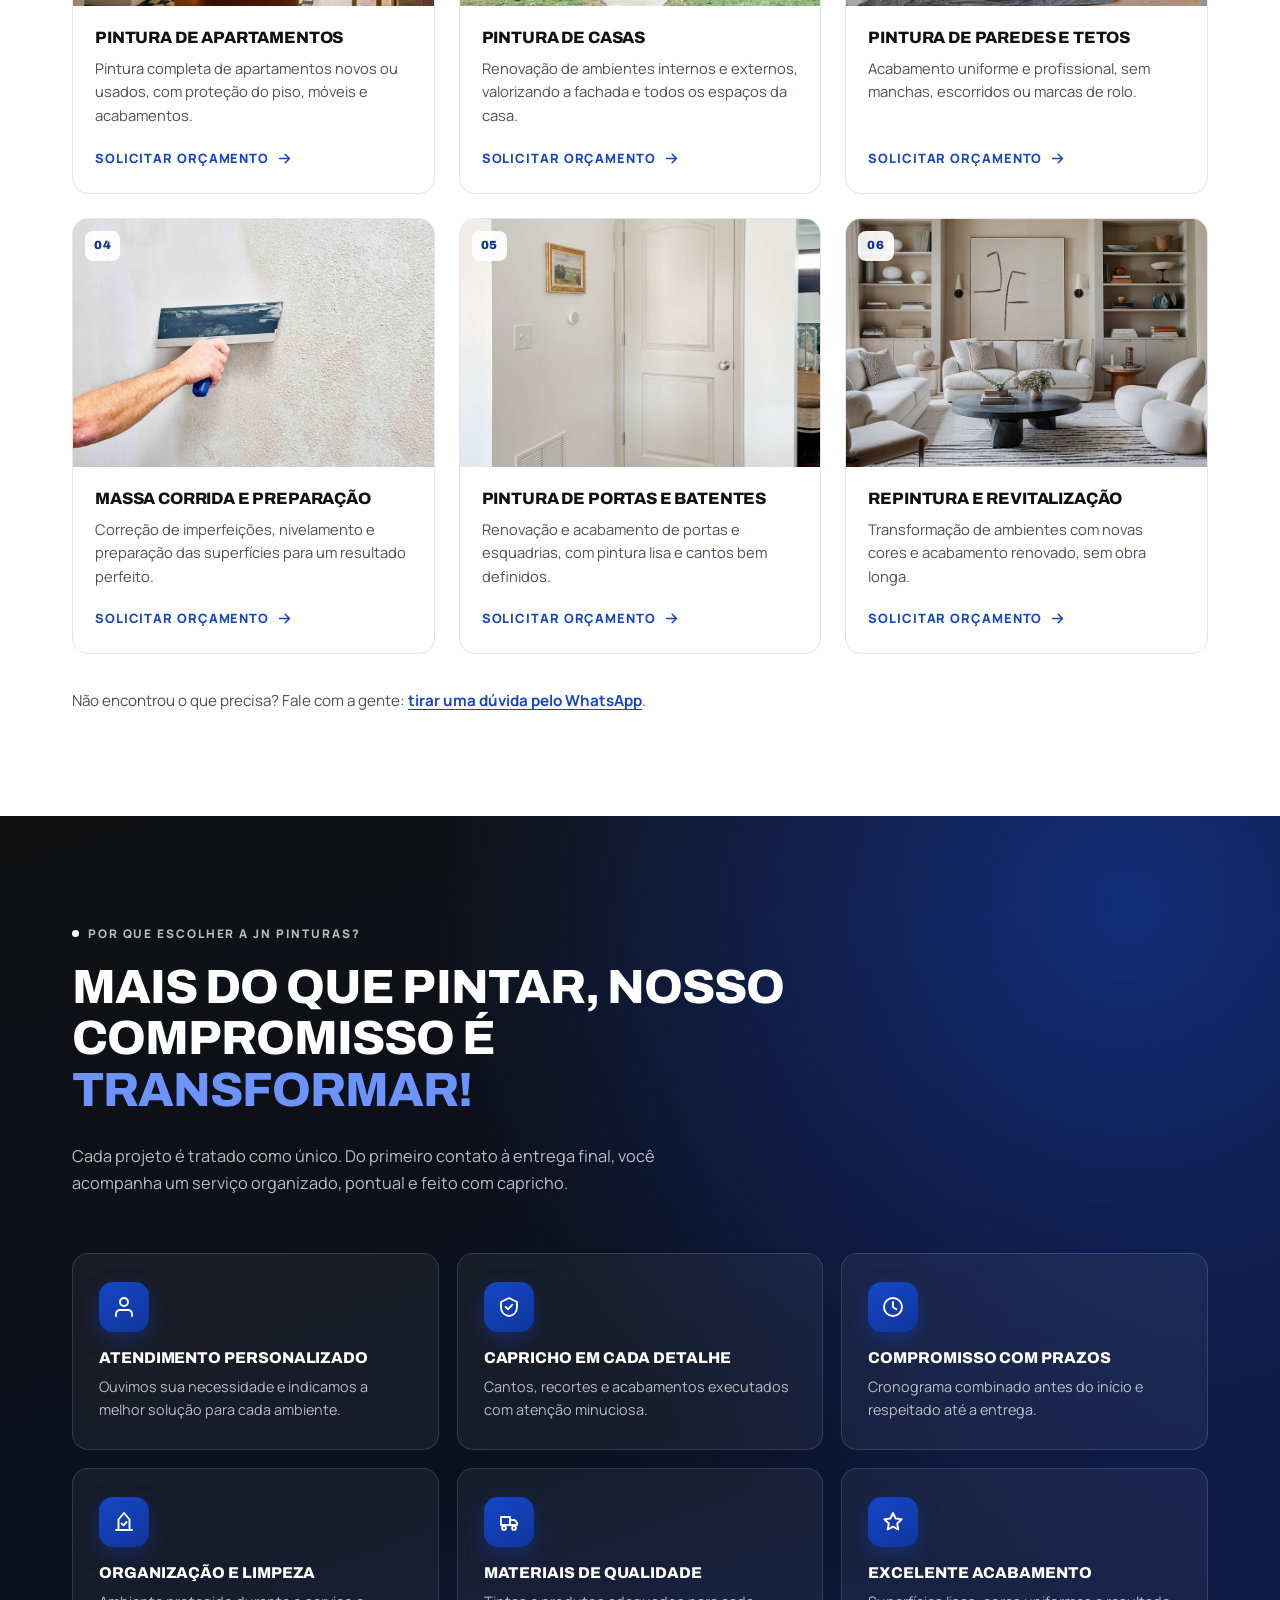
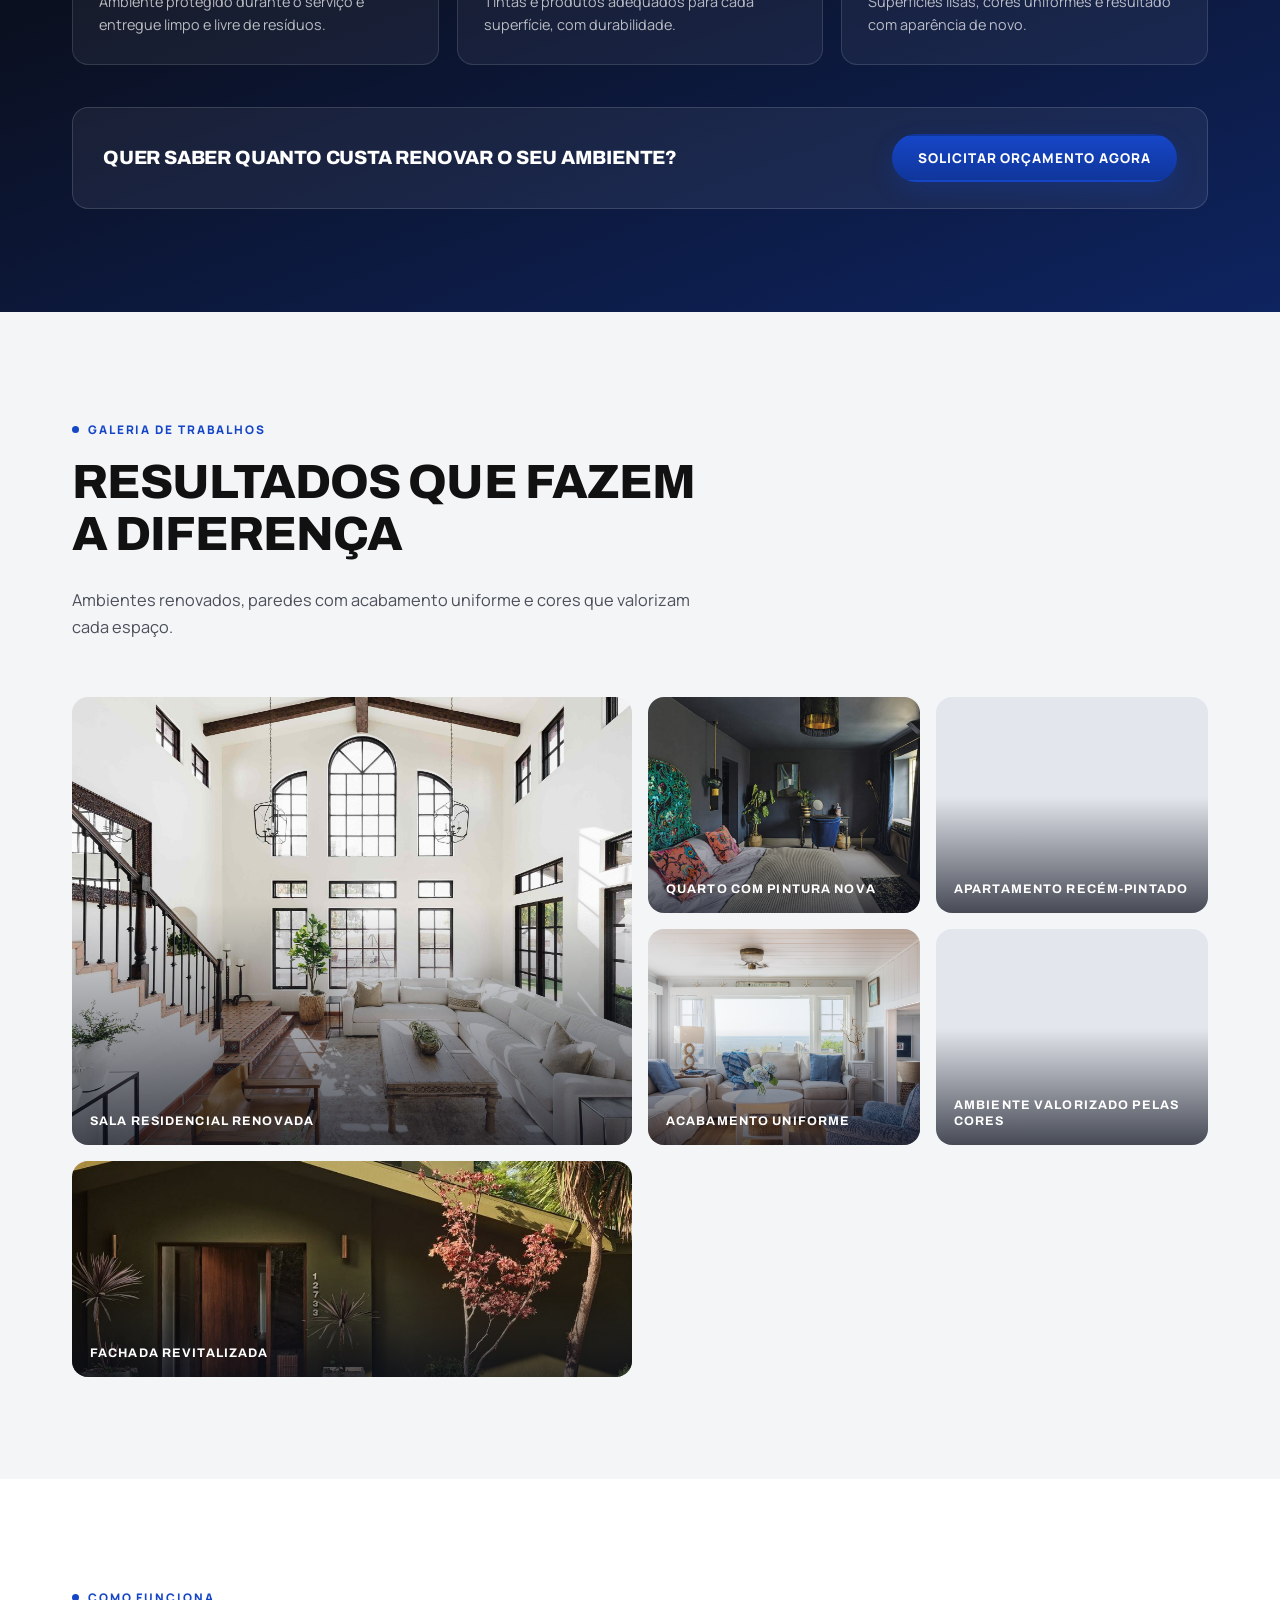
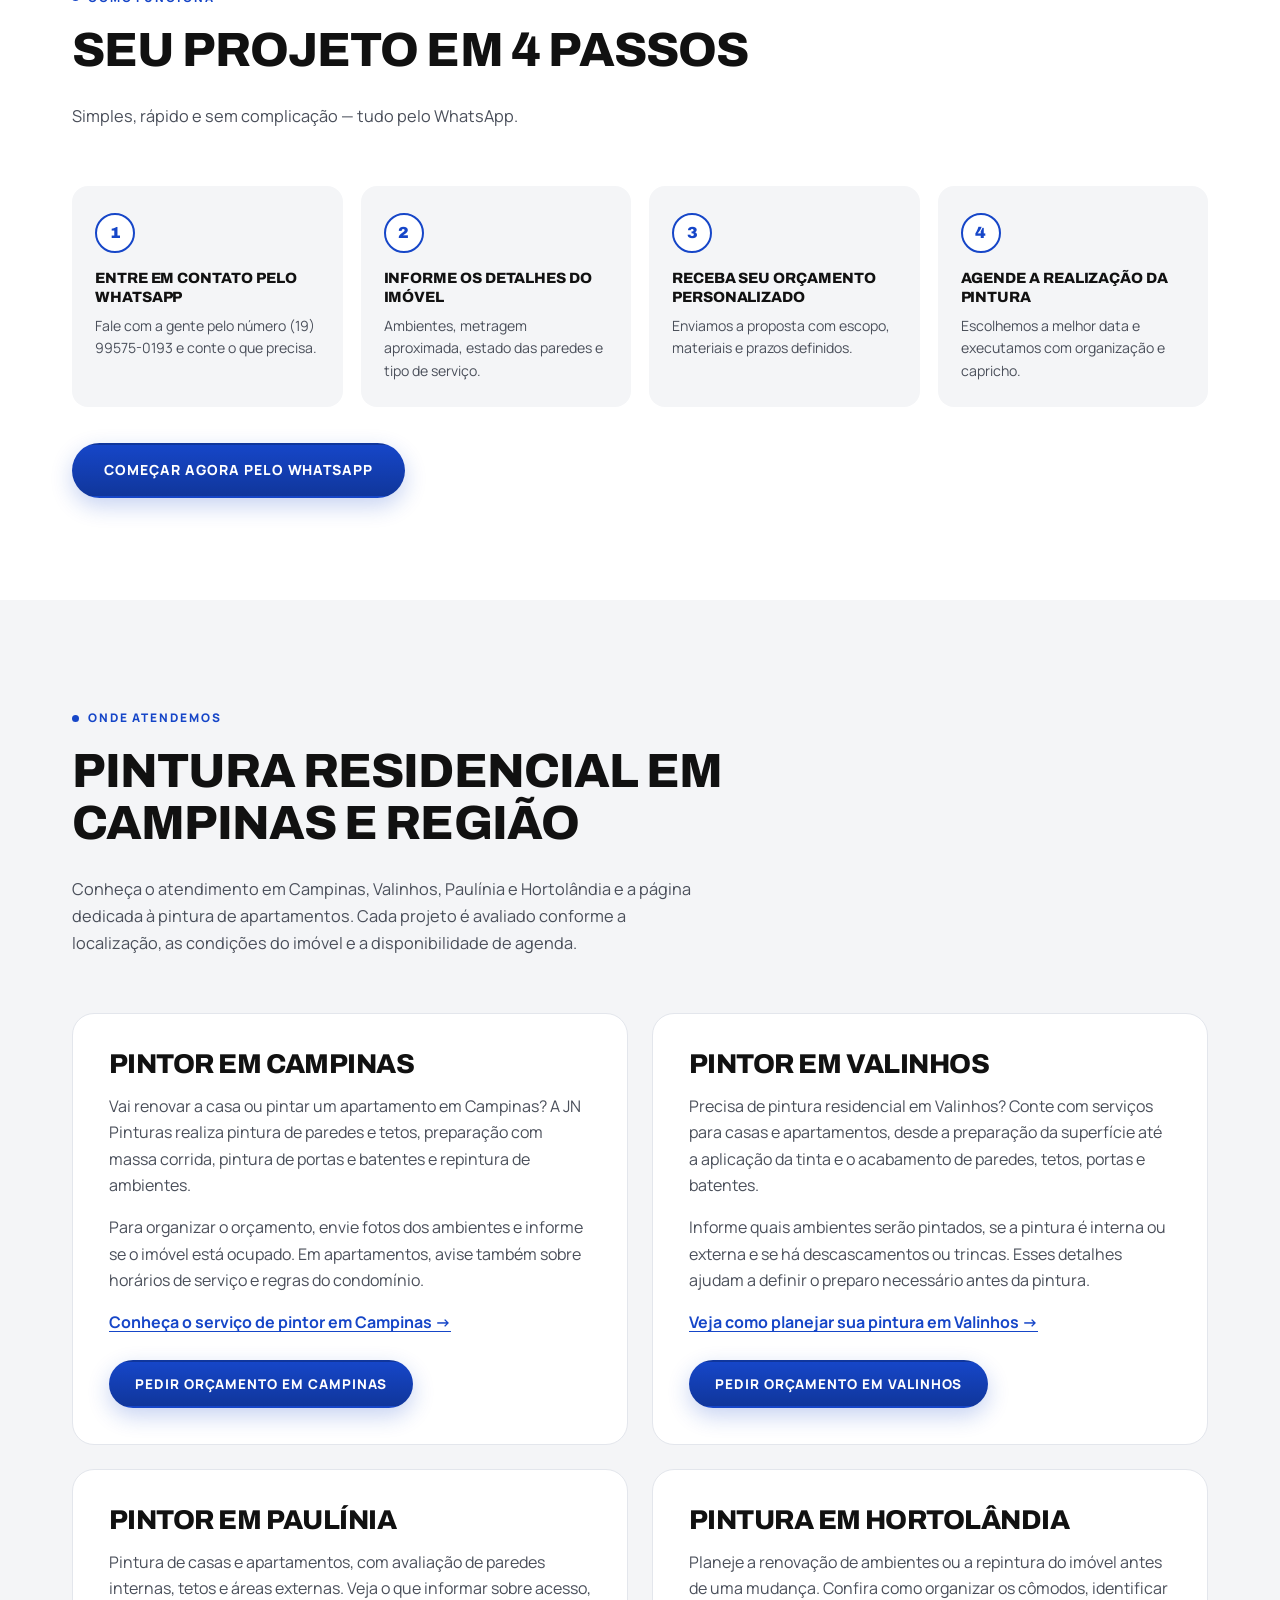
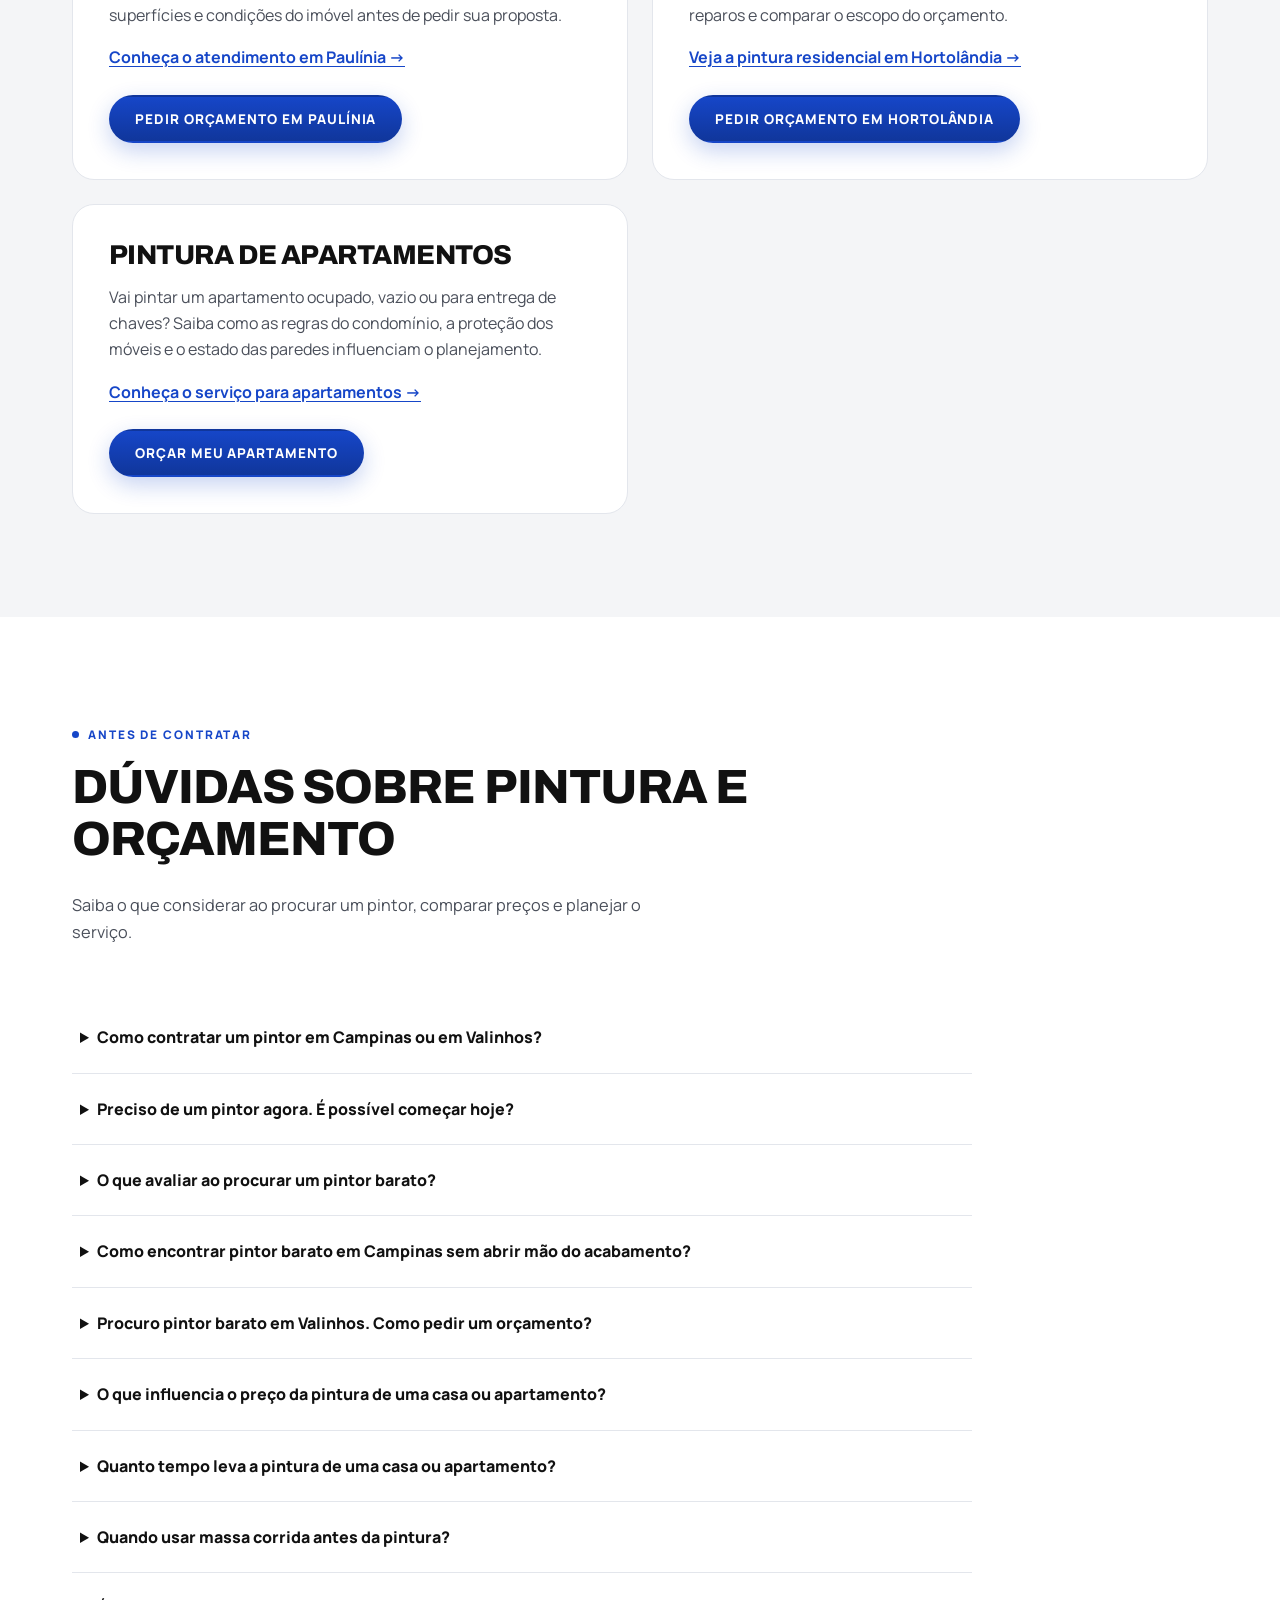
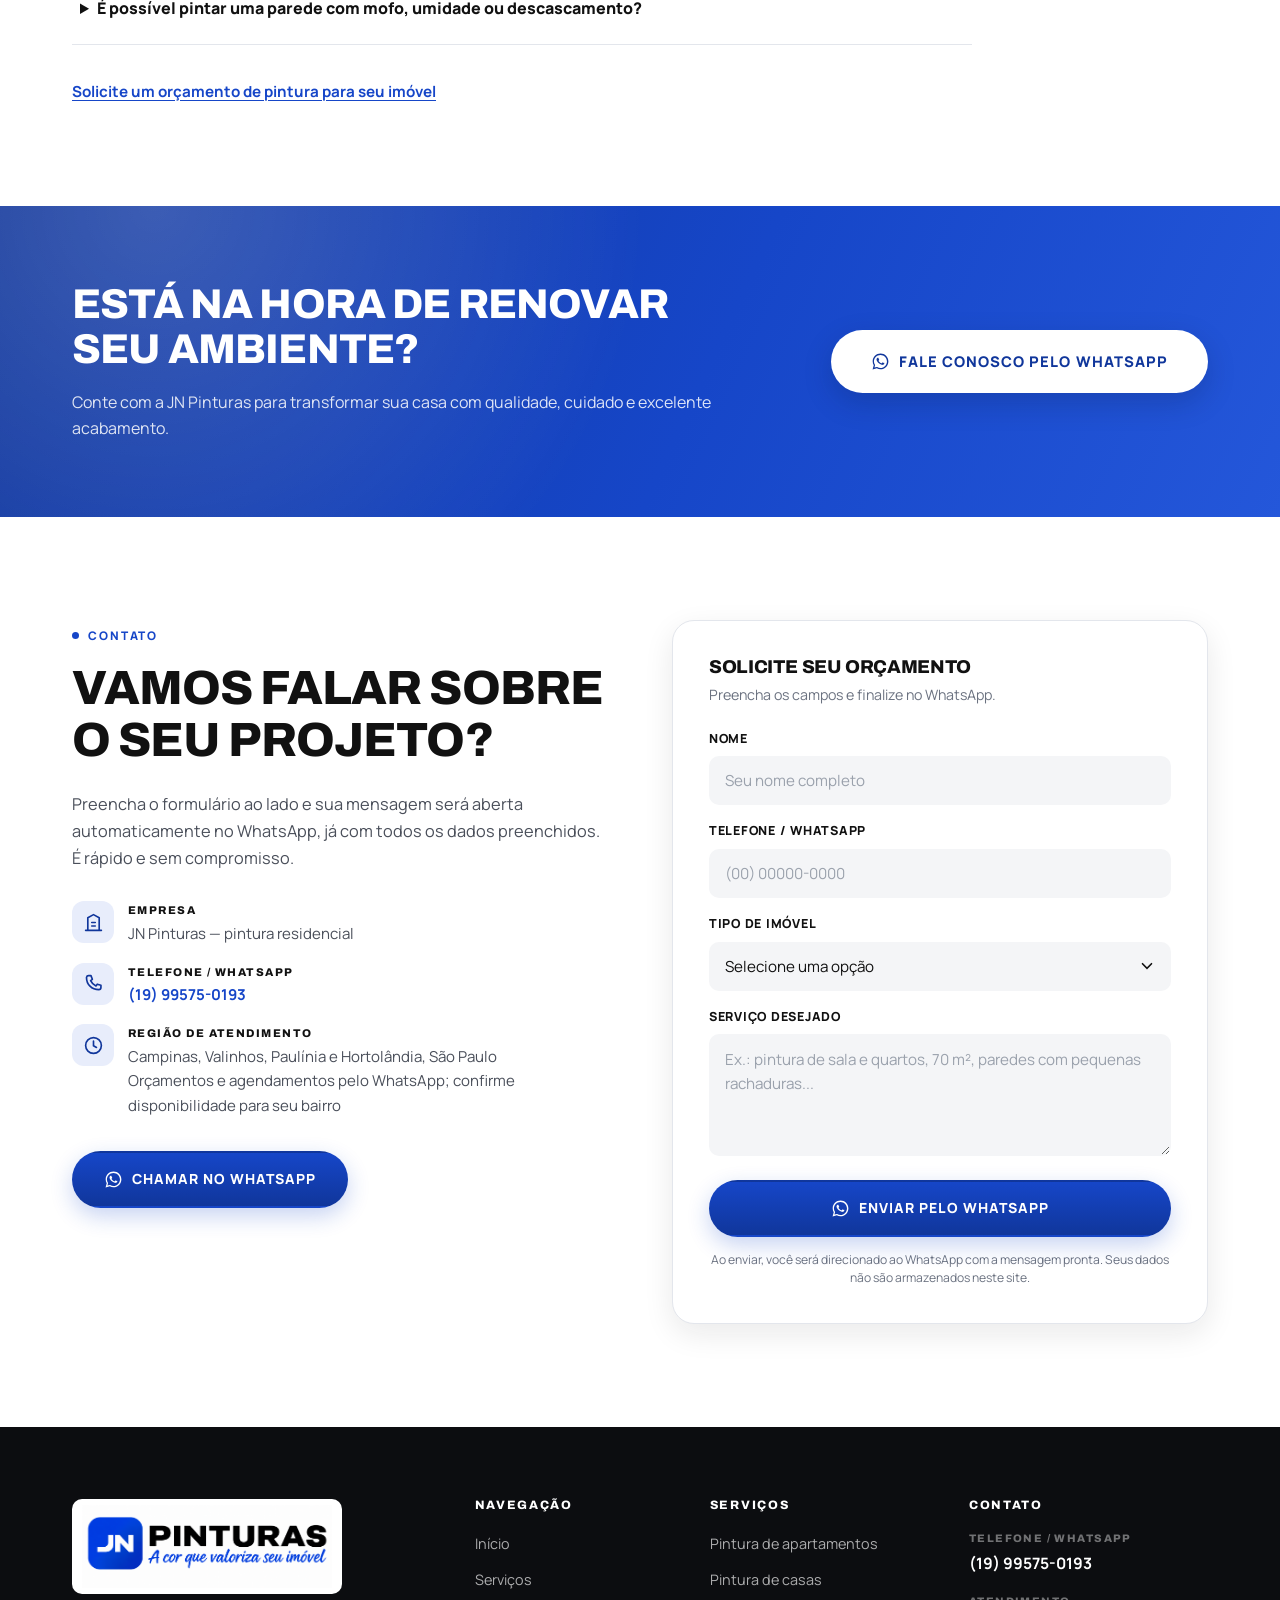
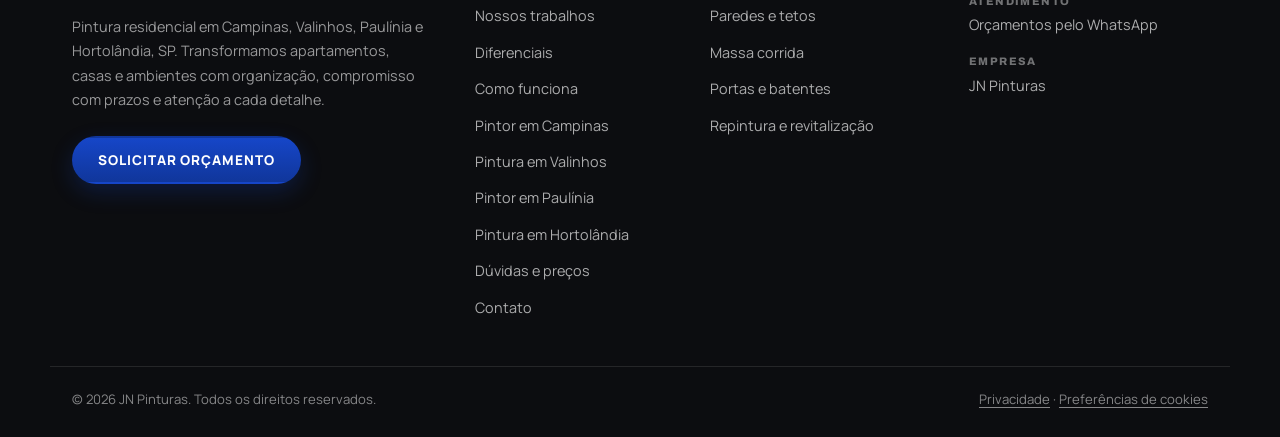
==== commit 2e0d310a: "🦎 GeckoAI: Remove avisos de imagens ilustrativas e botão de mais trabalhos Feito com GeckoAI a pedid" ====
--- a/index.html
+++ b/index.html
@@ -448,18 +448,6 @@
         </figure>
       </div>
 
-      <div class="gallery-foot reveal">
-        <p>
-          <strong>Imagens ilustrativas.</strong> A galeria já está preparada para receber as fotografias
-          reais dos trabalhos da JN Pinturas — basta substituir os arquivos na pasta <code>images/</code>.
-        </p>
-        <a class="btn btn-outline wa-link"
-           href="https://wa.me/5519995750193"
-           data-text="Olá! Gostaria de ver mais fotos de trabalhos de pintura e solicitar um orçamento."
-           target="_blank" rel="noopener">
-          Ver mais trabalhos no WhatsApp
-        </a>
-      </div>
     </div>
   </section>
 
@@ -803,7 +791,6 @@
 
   <div class="container footer-bottom">
     <p>&copy; <span id="anoAtual">2026</span> JN Pinturas. Todos os direitos reservados.</p>
-    <p class="footer-note">Imagens de ambientes são ilustrativas.</p>
   </div>
 </footer>
 
